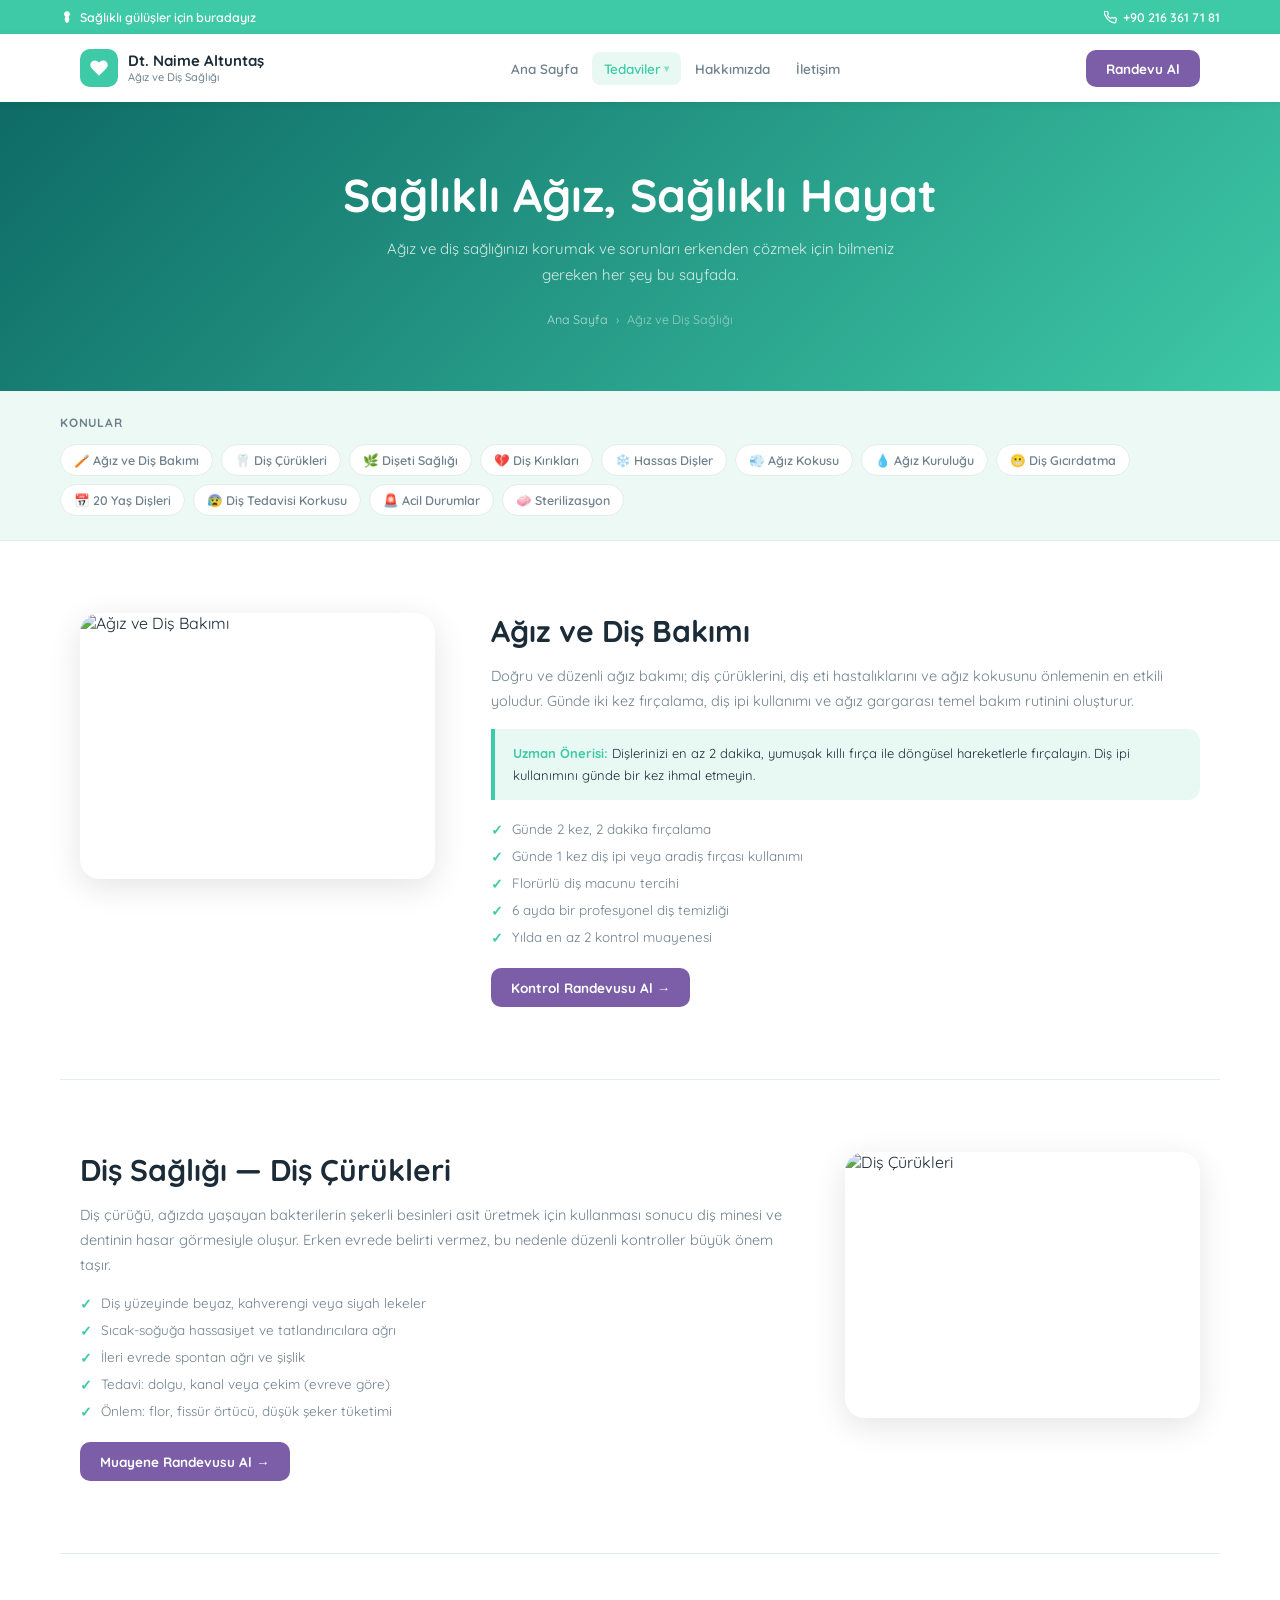
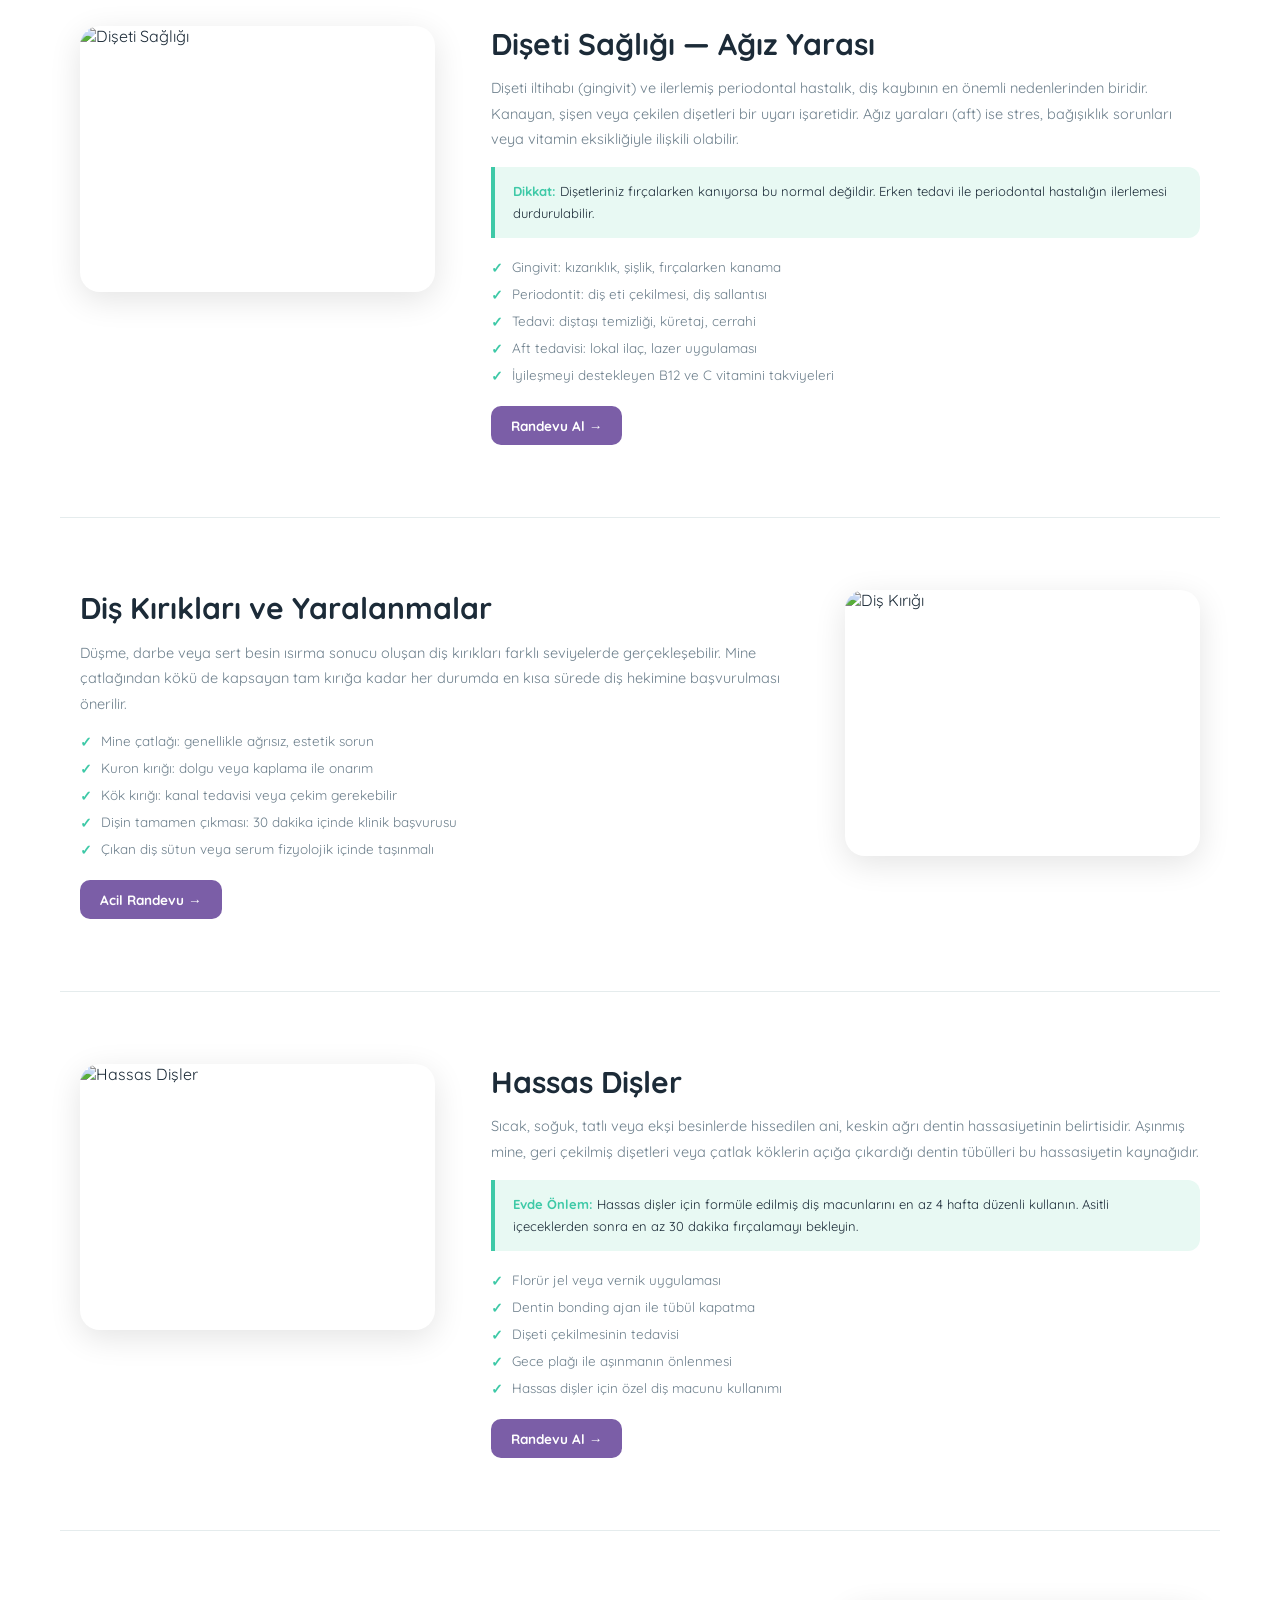
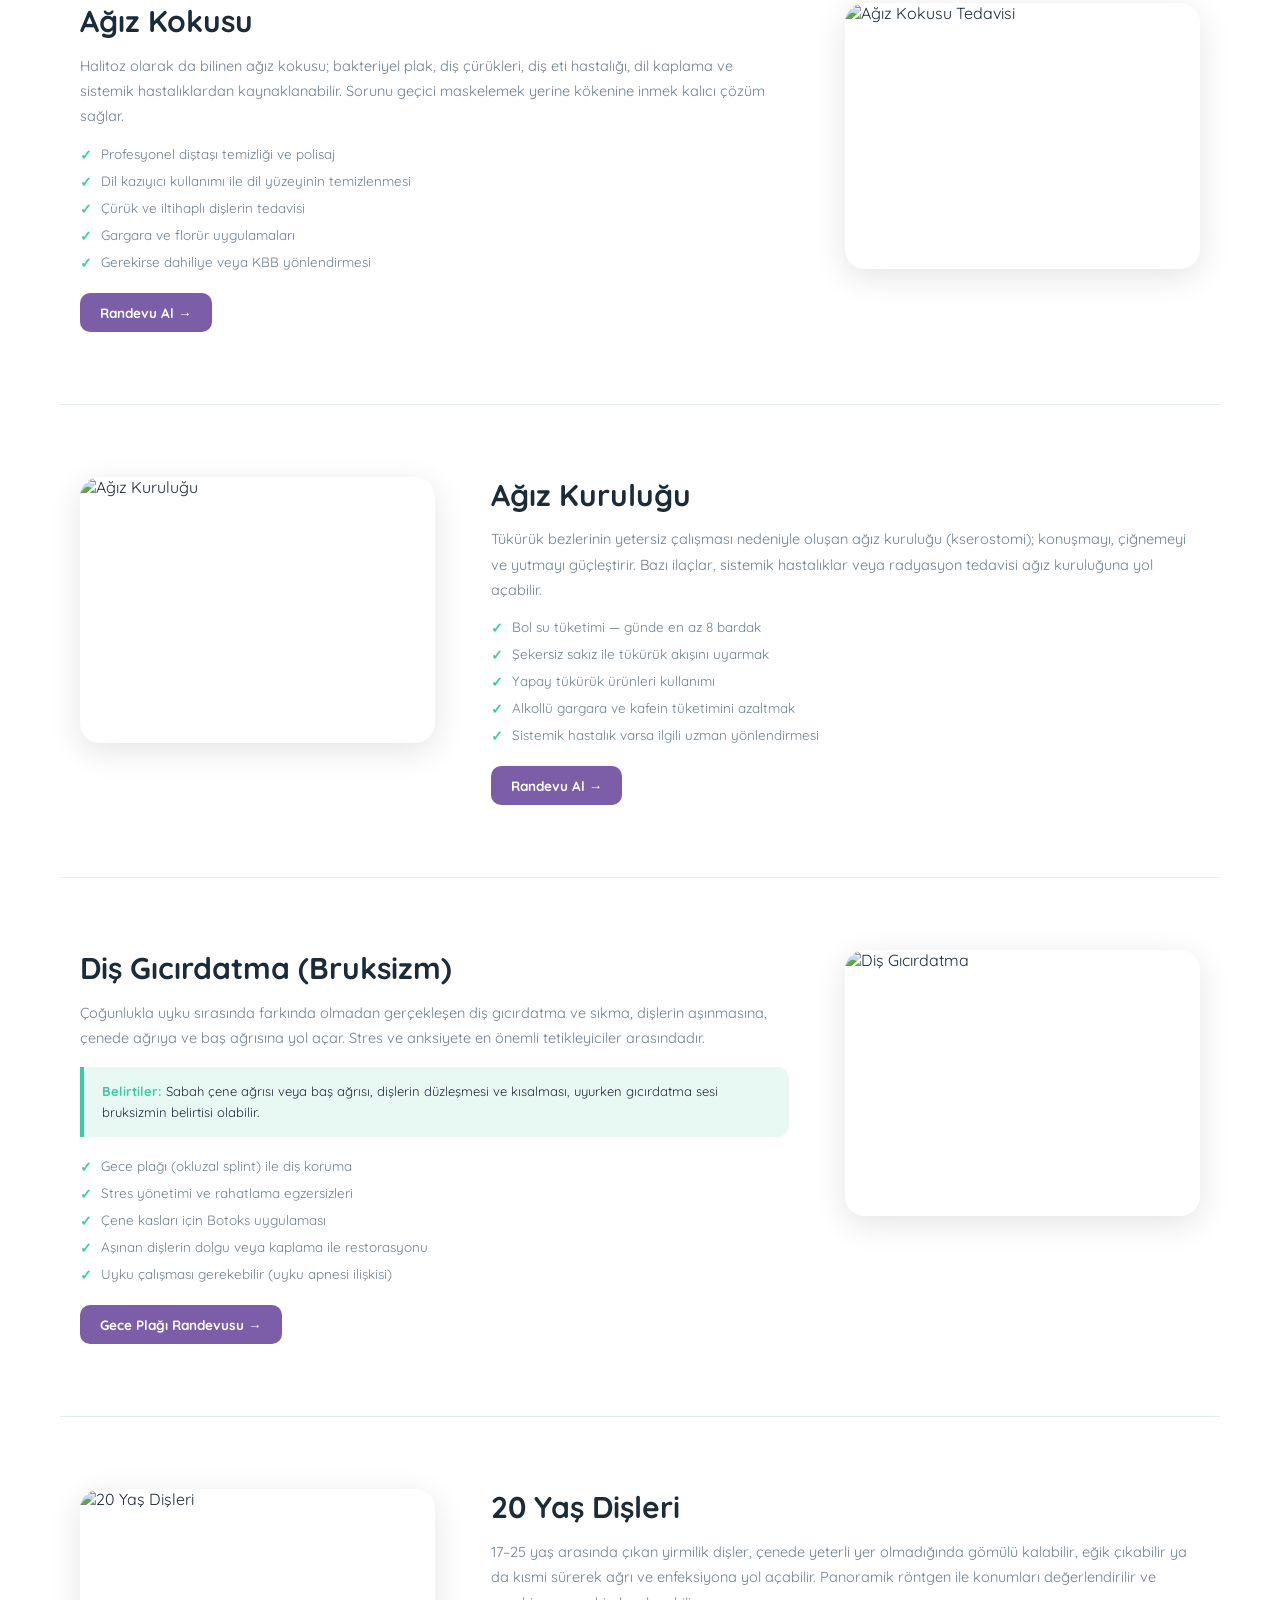
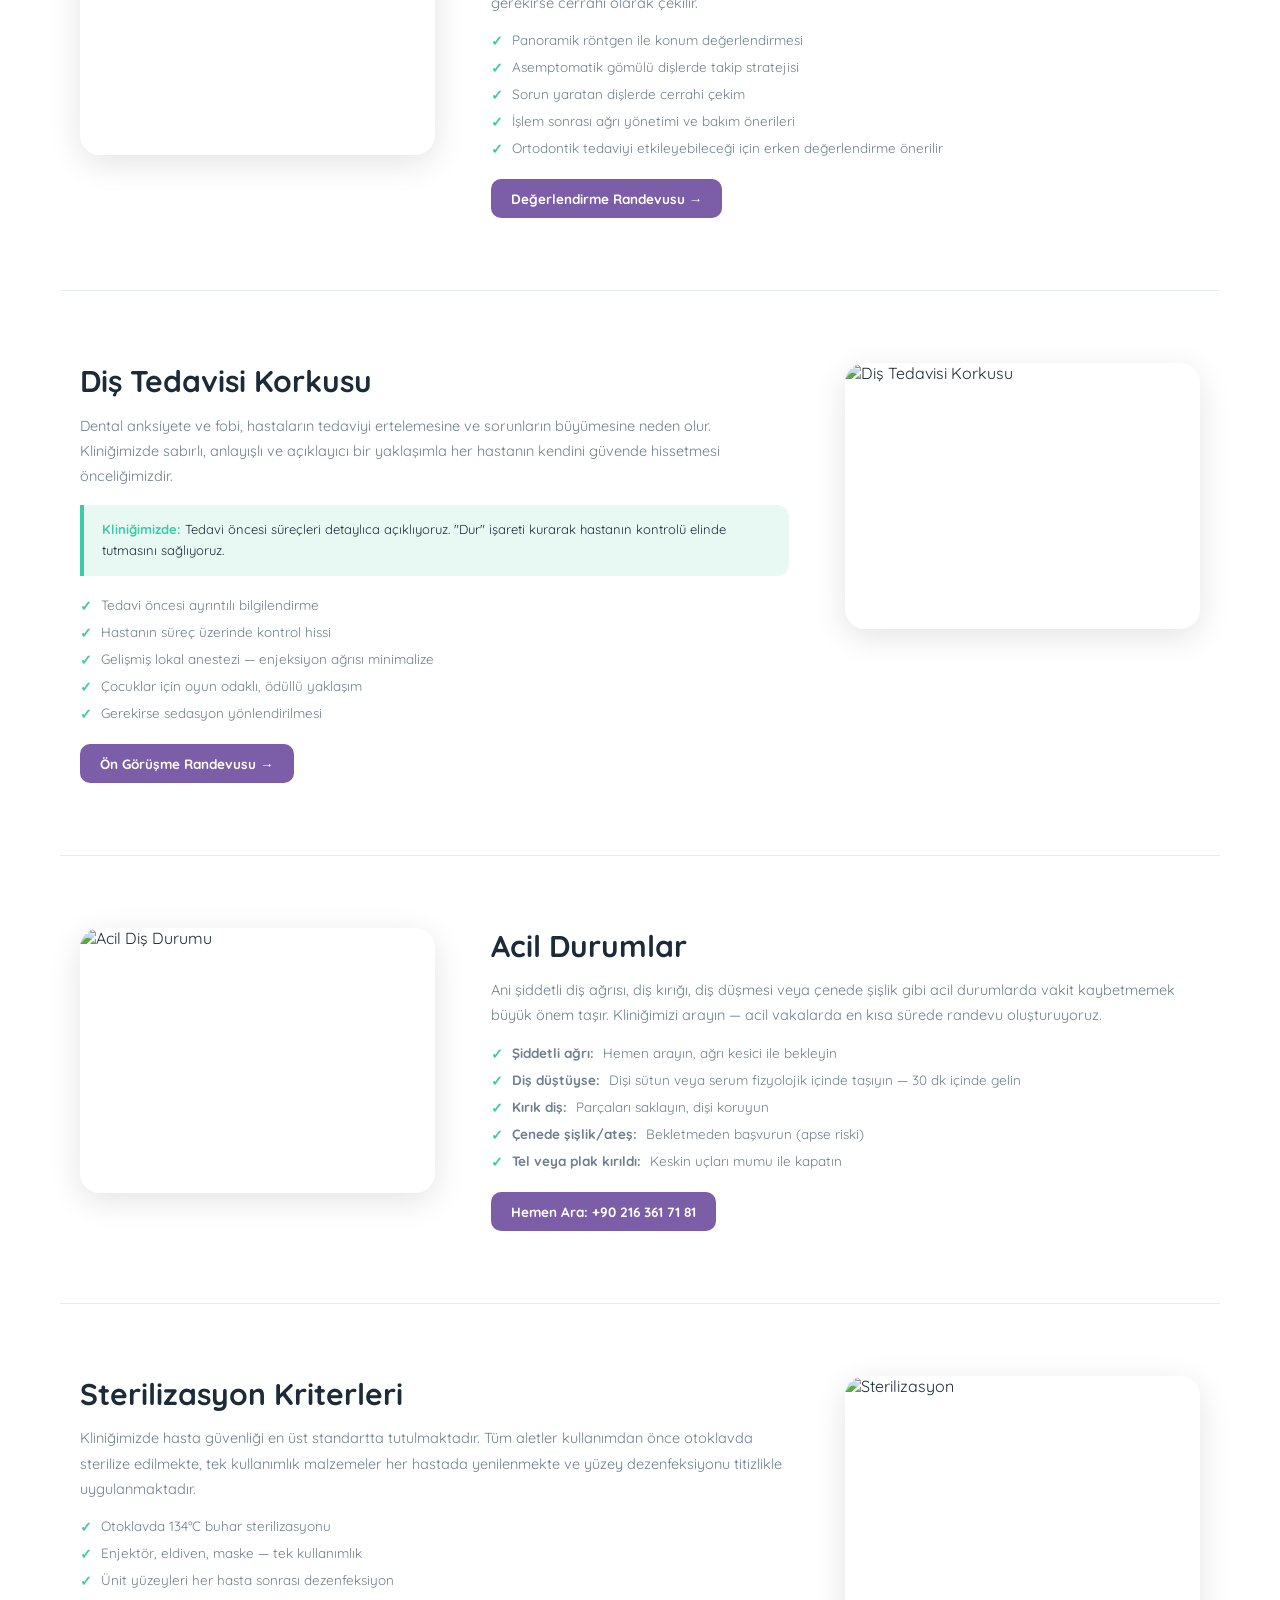
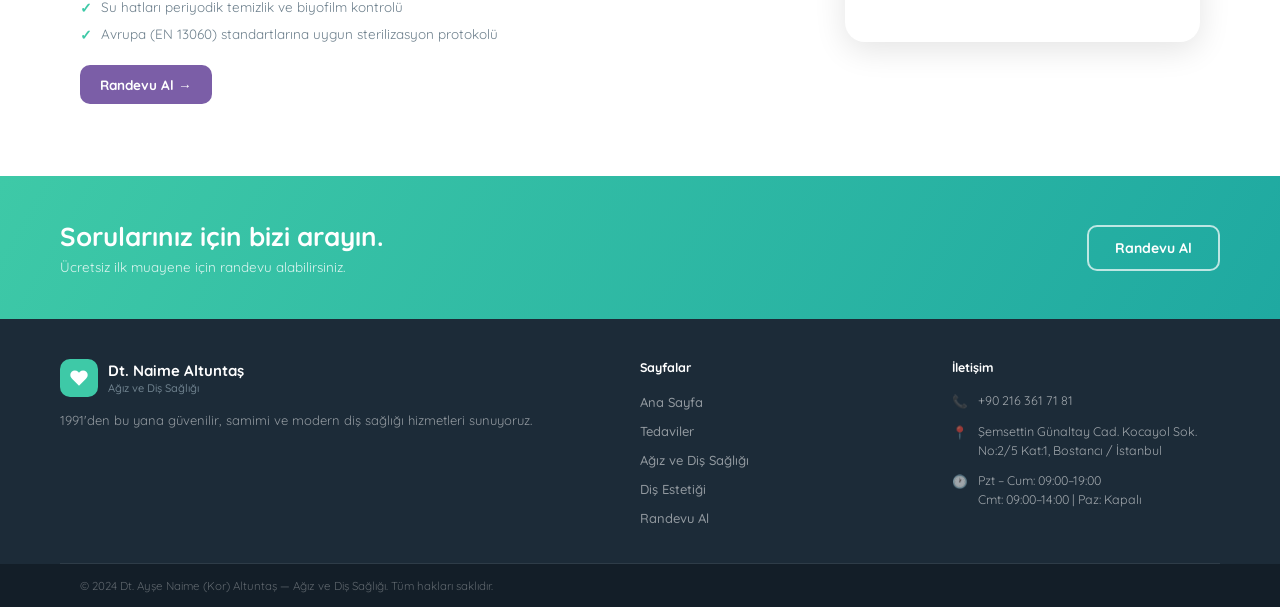
==== agiz-dis-sagligi.html @ e0b27e8d "Renk şeması güncellendi, footer metni ve hero görseli değiştirildi - Teal → mint yeşili (#3EC9A7) ol" ====
<!DOCTYPE html>
<html lang="tr">
<head>
<meta charset="UTF-8">
<meta name="viewport" content="width=device-width, initial-scale=1.0">
<title>Ağız ve Diş Sağlığı Rehberi — Dt. Naime Altuntaş</title>
<link rel="preconnect" href="https://fonts.googleapis.com">
<link rel="preconnect" href="https://fonts.gstatic.com" crossorigin>
<link href="https://fonts.googleapis.com/css2?family=Quicksand:wght@300;400;500;600;700&display=swap" rel="stylesheet">
<style>
:root {
  --teal:    #3EC9A7;
  --lilac:   #7B5EA7;
  --lilac-h: #6848A3;
  --teal-h:  #35BA99;
  --teal-bg: #E8F9F3;
  --teal-s:  #EDF9F5;
  --dark:    #1C2B38;
  --dark2:   #131E28;
  --txt:     #1C2B38;
  --txt2:    #6E808D;
  --bdr:     #E5ECED;
  --sh:      0 2px 16px rgba(0,0,0,.07);
  --sh2:     0 8px 32px rgba(0,0,0,.11);
  --r:       12px;
  --r2:      16px;
}
*,*::before,*::after{box-sizing:border-box;margin:0;padding:0}
html{scroll-behavior:smooth}
body{font-family:'Quicksand',sans-serif;color:var(--txt);background:#fff;overflow-x:hidden}
.topbar{background:var(--teal);padding:9px 20px}
.topbar-in{max-width:1160px;margin:0 auto;display:flex;align-items:center;justify-content:space-between;gap:12px}
.topbar-left{font-size:12.5px;font-weight:600;color:#fff;display:flex;align-items:center;gap:6px}
.topbar-phone{color:#fff;text-decoration:none;display:flex;align-items:center;gap:6px;font-size:12.5px;font-weight:600;white-space:nowrap}
.nav-shell{background:#fff;box-shadow:0 1px 8px rgba(0,0,0,.07);position:sticky;top:0;z-index:900}
nav{max-width:1160px;margin:0 auto;padding:0 20px;height:68px;display:flex;align-items:center;justify-content:space-between}
.logo{display:flex;align-items:center;gap:10px;text-decoration:none}
.logo-ico{width:38px;height:38px;background:var(--teal);border-radius:10px;display:flex;align-items:center;justify-content:center;flex-shrink:0}
.logo-name{font-size:15px;font-weight:700;color:var(--txt);line-height:1.25}
.logo-sub{font-size:11px;font-weight:500;color:var(--txt2)}
.nav-ul{display:flex;gap:2px;list-style:none;align-items:center}
.nav-ul>li>a{color:var(--txt2);text-decoration:none;font-size:13.5px;font-weight:600;padding:8px 12px;border-radius:8px;transition:color .18s,background .18s;display:flex;align-items:center;gap:3px}
.nav-ul>li>a:hover,.nav-ul>li>a.active{color:var(--teal);background:var(--teal-bg)}
.nav-dd{position:relative}
.nav-dd>a::after{content:'▾';font-size:10px;opacity:.55}
.nav-dd-menu{position:absolute;top:calc(100% + 8px);left:0;background:#fff;border:1px solid var(--bdr);border-radius:var(--r);padding:7px;min-width:210px;box-shadow:var(--sh2);opacity:0;visibility:hidden;transform:translateY(6px);transition:all .2s;z-index:100}
.nav-dd:hover .nav-dd-menu{opacity:1;visibility:visible;transform:translateY(0)}
.nav-dd-menu a{display:block;color:var(--txt2);text-decoration:none;font-size:13px;font-weight:600;padding:9px 12px;border-radius:8px;transition:color .15s,background .15s}
.nav-dd-menu a:hover{color:var(--teal);background:var(--teal-bg)}
.nav-btn{background:var(--lilac);color:#fff;font-family:'Quicksand',sans-serif;font-size:13.5px;font-weight:700;padding:10px 20px;border-radius:10px;border:none;cursor:pointer;text-decoration:none;white-space:nowrap;transition:background .2s,transform .15s}
.nav-btn:hover{background:var(--lilac-h);transform:translateY(-1px)}
.burger{display:none;flex-direction:column;gap:5px;background:none;border:none;cursor:pointer;padding:8px}
.burger span{display:block;width:22px;height:2px;background:var(--txt);border-radius:2px;transition:all .3s}
.burger.open span:nth-child(1){transform:translateY(7px) rotate(45deg)}
.burger.open span:nth-child(2){opacity:0}
.burger.open span:nth-child(3){transform:translateY(-7px) rotate(-45deg)}
.mob-nav{display:none;flex-direction:column;background:#fff;border-top:1px solid var(--bdr);padding:4px 20px 20px}
.mob-nav.open{display:flex}
.mob-nav>a{color:var(--txt2);text-decoration:none;font-size:15px;font-weight:600;padding:13px 0;border-bottom:1px solid var(--bdr)}
.mob-nav>a:last-child{color:var(--teal);border:none}
.mob-sub{display:flex;flex-direction:column;padding:4px 0 4px 16px;border-bottom:1px solid var(--bdr)}
.mob-sub a{color:var(--txt2);text-decoration:none;font-size:13.5px;font-weight:600;padding:9px 0;border:none}
.page-hero{background:linear-gradient(135deg,#0E6B66 0%,var(--teal) 100%);padding:64px 20px;text-align:center;color:#fff}
.page-hero .badge{background:rgba(255,255,255,.18);color:#fff;border:1px solid rgba(255,255,255,.25);display:inline-flex;align-items:center;gap:7px;font-size:12px;font-weight:700;padding:6px 14px;border-radius:100px;margin-bottom:14px}
.page-hero h1{font-size:clamp(28px,4vw,46px);font-weight:700;margin-bottom:12px}
.page-hero p{font-size:15px;color:rgba(255,255,255,.8);max-width:540px;margin:0 auto 24px;line-height:1.7}
.breadcrumb{display:flex;align-items:center;justify-content:center;gap:8px;font-size:12.5px;color:rgba(255,255,255,.5)}
.breadcrumb a{color:rgba(255,255,255,.65);text-decoration:none}
.breadcrumb a:hover{color:#fff}
.toc-wrap{background:var(--teal-s);padding:24px 20px;border-bottom:1px solid var(--bdr)}
.toc-in{max-width:1160px;margin:0 auto}
.toc-in h3{font-size:12px;font-weight:700;color:var(--txt2);text-transform:uppercase;letter-spacing:.8px;margin-bottom:14px}
.toc-grid{display:flex;flex-wrap:wrap;gap:8px}
.toc-link{display:inline-flex;align-items:center;gap:6px;font-size:12.5px;font-weight:600;color:var(--txt2);text-decoration:none;background:#fff;border:1px solid var(--bdr);padding:7px 13px;border-radius:100px;transition:color .18s,border-color .18s,background .18s}
.toc-link:hover{color:var(--teal);border-color:var(--teal);background:var(--teal-bg)}
.content{max-width:1160px;margin:0 auto}
.treat-section{display:grid;grid-template-columns:1fr 2fr;gap:56px;align-items:start;padding:72px 20px;border-bottom:1px solid var(--bdr)}
.treat-section:last-child{border-bottom:none}
.treat-section:nth-child(even){grid-template-columns:2fr 1fr}
.treat-section:nth-child(even) .ts-img{order:2}
.treat-section:nth-child(even) .ts-body{order:1}
.ts-img img{width:100%;border-radius:20px;display:block;box-shadow:var(--sh2);aspect-ratio:4/3;object-fit:cover}
.ts-ico{width:52px;height:52px;border-radius:14px;background:var(--teal-bg);display:flex;align-items:center;justify-content:center;font-size:24px;margin-bottom:16px}
.badge{display:inline-flex;align-items:center;gap:7px;background:var(--teal-bg);color:var(--teal);font-size:12px;font-weight:700;padding:6px 14px;border-radius:100px;margin-bottom:14px}
.ts-body h2{font-size:clamp(22px,2.4vw,30px);font-weight:700;margin-bottom:12px;line-height:1.25}
.ts-body p{font-size:14.5px;color:var(--txt2);line-height:1.75;margin-bottom:16px}
.ts-list{list-style:none;display:flex;flex-direction:column;gap:9px;margin-bottom:22px}
.ts-list li{display:flex;align-items:flex-start;gap:9px;font-size:13.5px;color:var(--txt2)}
.ts-list li::before{content:'✓';color:var(--teal);font-weight:700;flex-shrink:0;margin-top:1px}
.ts-cta{display:inline-flex;align-items:center;gap:7px;background:var(--lilac);color:#fff;font-family:'Quicksand',sans-serif;font-size:13.5px;font-weight:700;padding:11px 20px;border-radius:10px;text-decoration:none;transition:background .2s,transform .15s}
.ts-cta:hover{background:var(--lilac-h);transform:translateY(-1px)}
.tip-box{background:var(--teal-bg);border-left:4px solid var(--teal);border-radius:0 var(--r) var(--r) 0;padding:14px 18px;margin-bottom:20px}
.tip-box p{font-size:13px;color:var(--txt);line-height:1.65;margin:0}
.tip-box strong{color:var(--teal)}
.cta-band{background:linear-gradient(120deg,var(--teal) 0%,#1FA9A1 100%);padding:44px 20px}
.cta-in{max-width:1160px;margin:0 auto;display:flex;align-items:center;justify-content:space-between;gap:20px;flex-wrap:wrap}
.cta-in h3{font-size:clamp(18px,2.4vw,26px);font-weight:700;color:#fff}
.cta-in p{font-size:13.5px;color:rgba(255,255,255,.82);margin-top:5px}
.btn-wht{background:transparent;color:#fff;font-family:'Quicksand',sans-serif;font-size:14px;font-weight:700;padding:12px 26px;border-radius:10px;border:2px solid rgba(255,255,255,.7);text-decoration:none;white-space:nowrap;transition:background .2s,border-color .2s}
.btn-wht:hover{background:rgba(255,255,255,.14);border-color:#fff}
footer{background:var(--dark);padding:40px 20px 0}
.foot-in{max-width:1160px;margin:0 auto;display:grid;grid-template-columns:2fr 1fr 1fr;gap:44px;padding-bottom:36px;border-bottom:1px solid rgba(255,255,255,.08)}
.foot-desc{font-size:13px;color:rgba(255,255,255,.52);line-height:1.72;margin:12px 0}
.fcol h4{font-size:12.5px;font-weight:700;color:#fff;margin-bottom:16px}
.fcol ul{list-style:none;display:flex;flex-direction:column;gap:9px}
.fcol ul li a{color:rgba(255,255,255,.52);text-decoration:none;font-size:13px;font-weight:500;transition:color .18s}
.fcol ul li a:hover{color:#fff}
.fci{display:flex;align-items:flex-start;gap:10px;margin-bottom:10px}
.fci-ico{color:var(--teal);font-size:14px;flex-shrink:0;margin-top:1px}
.fci span{font-size:12.5px;color:rgba(255,255,255,.58);line-height:1.55}
.foot-bar{background:var(--dark2)}
.foot-bot{max-width:1160px;margin:0 auto;padding:14px 20px;display:flex;align-items:center;justify-content:space-between;flex-wrap:wrap;gap:8px}
.foot-bot span{font-size:11.5px;color:rgba(255,255,255,.32)}
.foot-bot .heart{color:var(--teal)}
.fu{opacity:0;transform:translateY(22px);transition:opacity .52s ease,transform .52s ease}
.fu.in{opacity:1;transform:none}
@media(max-width:768px){
  .nav-ul,.nav-btn{display:none}
  .burger{display:flex}
  .treat-section,.treat-section:nth-child(even){grid-template-columns:1fr;gap:32px}
  .treat-section:nth-child(even) .ts-img,.treat-section:nth-child(even) .ts-body{order:unset}
  .foot-in{grid-template-columns:1fr;gap:28px}
  .cta-in{flex-direction:column;text-align:center}
}
@media(max-width:520px){
  .topbar-left{display:none}
  .treat-section{padding:48px 16px}
  .toc-wrap{padding:20px 16px}
}
</style>
</head>
<body>

<div class="topbar">
  <div class="topbar-in">
    <span class="topbar-left">
      <svg width="14" height="14" viewBox="0 0 24 24" fill="white"><path d="M12 2C9.24 2 7 4.24 7 7c0 1.72.85 3.23 2.15 4.16C8.43 12.49 8 14.19 8 16c0 3.31 1.79 6 4 6s4-2.69 4-6c0-1.81-.43-3.51-1.15-4.84C16.15 10.23 17 8.72 17 7c0-2.76-2.24-5-5-5z"/></svg>
      Sağlıklı gülüşler için buradayız
    </span>
    <a href="tel:+902163617181" class="topbar-phone">
      <svg width="13" height="13" viewBox="0 0 24 24" fill="none" stroke="white" stroke-width="2.2"><path d="M22 16.92v3a2 2 0 01-2.18 2 19.79 19.79 0 01-8.63-3.07A19.5 19.5 0 013.07 9.81a19.79 19.79 0 01-3.07-8.67A2 2 0 012 .18h3a2 2 0 012 1.72c.127.96.361 1.903.7 2.81a2 2 0 01-.45 2.11L6.09 7.91a16 16 0 006 6l1.27-1.27a2 2 0 012.11-.45c.907.339 1.85.573 2.81.7A2 2 0 0122 16.92z"/></svg>
      +90 216 361 71 81
    </a>
  </div>
</div>

<div class="nav-shell">
  <nav>
    <a href="index.html" class="logo">
      <div class="logo-ico"><svg width="20" height="20" viewBox="0 0 24 24" fill="none"><path d="M20.84 4.61a5.5 5.5 0 00-7.78 0L12 5.67l-1.06-1.06a5.5 5.5 0 00-7.78 7.78l1.06 1.06L12 21.23l7.78-7.78 1.06-1.06a5.5 5.5 0 000-7.78z" fill="white"/></svg></div>
      <div><div class="logo-name">Dt. Naime Altuntaş</div><div class="logo-sub">Ağız ve Diş Sağlığı</div></div>
    </a>
    <ul class="nav-ul">
      <li><a href="index.html#anasayfa">Ana Sayfa</a></li>
      <li class="nav-dd">
        <a href="tedaviler.html" class="active">Tedaviler</a>
        <div class="nav-dd-menu">
          <a href="tedaviler.html">🦷 Tüm Tedaviler</a>
          <a href="agiz-dis-sagligi.html">💧 Ağız ve Diş Sağlığı</a>
          <a href="dis-estetigi.html">✨ Diş Estetiği</a>
        </div>
      </li>
      <li><a href="index.html#hakkimizda">Hakkımızda</a></li>
      <li><a href="index.html#iletisim">İletişim</a></li>
    </ul>
    <a href="index.html#iletisim" class="nav-btn">Randevu Al</a>
    <button class="burger" id="burger" aria-label="Menü"><span></span><span></span><span></span></button>
  </nav>
  <div class="mob-nav" id="mobNav">
    <a href="index.html#anasayfa">Ana Sayfa</a>
    <a href="tedaviler.html">Tedaviler</a>
    <div class="mob-sub">
      <a href="tedaviler.html">🦷 Tüm Tedaviler</a>
      <a href="agiz-dis-sagligi.html">💧 Ağız ve Diş Sağlığı</a>
      <a href="dis-estetigi.html">✨ Diş Estetiği</a>
    </div>
    <a href="index.html#hakkimizda">Hakkımızda</a>
    <a href="index.html#iletisim">İletişim</a>
    <a href="index.html#iletisim">Randevu Al</a>
  </div>
</div>

<div class="page-hero">
  <h1>Sağlıklı Ağız, Sağlıklı Hayat</h1>
  <p>Ağız ve diş sağlığınızı korumak ve sorunları erkenden çözmek için bilmeniz gereken her şey bu sayfada.</p>
  <div class="breadcrumb">
    <a href="index.html">Ana Sayfa</a>
    <span>›</span>
    <span>Ağız ve Diş Sağlığı</span>
  </div>
</div>

<div class="toc-wrap">
  <div class="toc-in">
    <h3>Konular</h3>
    <div class="toc-grid">
      <a href="#agiz-dis-bakimi" class="toc-link">🪥 Ağız ve Diş Bakımı</a>
      <a href="#dis-curukler" class="toc-link">🦷 Diş Çürükleri</a>
      <a href="#diseti-sagligi" class="toc-link">🌿 Dişeti Sağlığı</a>
      <a href="#dis-kiriklari" class="toc-link">💔 Diş Kırıkları</a>
      <a href="#hassas-disler" class="toc-link">❄️ Hassas Dişler</a>
      <a href="#agiz-kokusu" class="toc-link">💨 Ağız Kokusu</a>
      <a href="#agiz-kurulugu" class="toc-link">💧 Ağız Kuruluğu</a>
      <a href="#dis-gicirdatma" class="toc-link">😬 Diş Gıcırdatma</a>
      <a href="#yirmiyas-disleri" class="toc-link">📅 20 Yaş Dişleri</a>
      <a href="#tedavi-korkusu" class="toc-link">😰 Diş Tedavisi Korkusu</a>
      <a href="#acil-durumlar" class="toc-link">🚨 Acil Durumlar</a>
      <a href="#sterilizasyon" class="toc-link">🧼 Sterilizasyon</a>
    </div>
  </div>
</div>

<div class="content">

  <!-- AĞIZ VE DİŞ BAKIMI -->
  <div class="treat-section fu" id="agiz-dis-bakimi">
    <div class="ts-img">
      <img src="https://images.unsplash.com/photo-1588776814546-1ffbb172d236?w=600&q=82" alt="Ağız ve Diş Bakımı">
    </div>
    <div class="ts-body">
      <h2>Ağız ve Diş Bakımı</h2>
      <p>Doğru ve düzenli ağız bakımı; diş çürüklerini, diş eti hastalıklarını ve ağız kokusunu önlemenin en etkili yoludur. Günde iki kez fırçalama, diş ipi kullanımı ve ağız gargarası temel bakım rutinini oluşturur.</p>
      <div class="tip-box"><p><strong>Uzman Önerisi:</strong> Dişlerinizi en az 2 dakika, yumuşak kıllı fırça ile döngüsel hareketlerle fırçalayın. Diş ipi kullanımını günde bir kez ihmal etmeyin.</p></div>
      <ul class="ts-list">
        <li>Günde 2 kez, 2 dakika fırçalama</li>
        <li>Günde 1 kez diş ipi veya aradiş fırçası kullanımı</li>
        <li>Florürlü diş macunu tercihi</li>
        <li>6 ayda bir profesyonel diş temizliği</li>
        <li>Yılda en az 2 kontrol muayenesi</li>
      </ul>
      <a href="index.html#iletisim" class="ts-cta">Kontrol Randevusu Al →</a>
    </div>
  </div>

  <!-- DİŞ ÇÜRÜKLERI -->
  <div class="treat-section fu" id="dis-curukler">
    <div class="ts-body">
      <h2>Diş Sağlığı — Diş Çürükleri</h2>
      <p>Diş çürüğü, ağızda yaşayan bakterilerin şekerli besinleri asit üretmek için kullanması sonucu diş minesi ve dentinin hasar görmesiyle oluşur. Erken evrede belirti vermez, bu nedenle düzenli kontroller büyük önem taşır.</p>
      <ul class="ts-list">
        <li>Diş yüzeyinde beyaz, kahverengi veya siyah lekeler</li>
        <li>Sıcak-soğuğa hassasiyet ve tatlandırıcılara ağrı</li>
        <li>İleri evrede spontan ağrı ve şişlik</li>
        <li>Tedavi: dolgu, kanal veya çekim (evreve göre)</li>
        <li>Önlem: flor, fissür örtücü, düşük şeker tüketimi</li>
      </ul>
      <a href="index.html#iletisim" class="ts-cta">Muayene Randevusu Al →</a>
    </div>
    <div class="ts-img">
      <img src="https://images.unsplash.com/photo-1609840114035-3c981b782dfe?w=600&q=82" alt="Diş Çürükleri">
    </div>
  </div>

  <!-- DİŞETİ SAĞLIĞI -->
  <div class="treat-section fu" id="diseti-sagligi">
    <div class="ts-img">
      <img src="https://images.unsplash.com/photo-1585421514284-efce12b4ba74?w=600&q=82" alt="Dişeti Sağlığı">
    </div>
    <div class="ts-body">
      <h2>Dişeti Sağlığı — Ağız Yarası</h2>
      <p>Dişeti iltihabı (gingivit) ve ilerlemiş periodontal hastalık, diş kaybının en önemli nedenlerinden biridir. Kanayan, şişen veya çekilen dişetleri bir uyarı işaretidir. Ağız yaraları (aft) ise stres, bağışıklık sorunları veya vitamin eksikliğiyle ilişkili olabilir.</p>
      <div class="tip-box"><p><strong>Dikkat:</strong> Dişetleriniz fırçalarken kanıyorsa bu normal değildir. Erken tedavi ile periodontal hastalığın ilerlemesi durdurulabilir.</p></div>
      <ul class="ts-list">
        <li>Gingivit: kızarıklık, şişlik, fırçalarken kanama</li>
        <li>Periodontit: diş eti çekilmesi, diş sallantısı</li>
        <li>Tedavi: diştaşı temizliği, küretaj, cerrahi</li>
        <li>Aft tedavisi: lokal ilaç, lazer uygulaması</li>
        <li>İyileşmeyi destekleyen B12 ve C vitamini takviyeleri</li>
      </ul>
      <a href="index.html#iletisim" class="ts-cta">Randevu Al →</a>
    </div>
  </div>

  <!-- DİŞ KIRIKLARI -->
  <div class="treat-section fu" id="dis-kiriklari">
    <div class="ts-body">
      <h2>Diş Kırıkları ve Yaralanmalar</h2>
      <p>Düşme, darbe veya sert besin ısırma sonucu oluşan diş kırıkları farklı seviyelerde gerçekleşebilir. Mine çatlağından kökü de kapsayan tam kırığa kadar her durumda en kısa sürede diş hekimine başvurulması önerilir.</p>
      <ul class="ts-list">
        <li>Mine çatlağı: genellikle ağrısız, estetik sorun</li>
        <li>Kuron kırığı: dolgu veya kaplama ile onarım</li>
        <li>Kök kırığı: kanal tedavisi veya çekim gerekebilir</li>
        <li>Dişin tamamen çıkması: 30 dakika içinde klinik başvurusu</li>
        <li>Çıkan diş sütun veya serum fizyolojik içinde taşınmalı</li>
      </ul>
      <a href="index.html#iletisim" class="ts-cta">Acil Randevu →</a>
    </div>
    <div class="ts-img">
      <img src="https://images.unsplash.com/photo-1612349317150-e413f6a5b16d?w=600&q=82" alt="Diş Kırığı">
    </div>
  </div>

  <!-- HASSAS DİŞLER -->
  <div class="treat-section fu" id="hassas-disler">
    <div class="ts-img">
      <img src="https://images.unsplash.com/photo-1576091160550-2173dba999ef?w=600&q=82" alt="Hassas Dişler">
    </div>
    <div class="ts-body">
      <h2>Hassas Dişler</h2>
      <p>Sıcak, soğuk, tatlı veya ekşi besinlerde hissedilen ani, keskin ağrı dentin hassasiyetinin belirtisidir. Aşınmış mine, geri çekilmiş dişetleri veya çatlak köklerin açığa çıkardığı dentin tübülleri bu hassasiyetin kaynağıdır.</p>
      <div class="tip-box"><p><strong>Evde Önlem:</strong> Hassas dişler için formüle edilmiş diş macunlarını en az 4 hafta düzenli kullanın. Asitli içeceklerden sonra en az 30 dakika fırçalamayı bekleyin.</p></div>
      <ul class="ts-list">
        <li>Florür jel veya vernik uygulaması</li>
        <li>Dentin bonding ajan ile tübül kapatma</li>
        <li>Dişeti çekilmesinin tedavisi</li>
        <li>Gece plağı ile aşınmanın önlenmesi</li>
        <li>Hassas dişler için özel diş macunu kullanımı</li>
      </ul>
      <a href="index.html#iletisim" class="ts-cta">Randevu Al →</a>
    </div>
  </div>

  <!-- AĞIZ KOKUSU -->
  <div class="treat-section fu" id="agiz-kokusu">
    <div class="ts-body">
      <h2>Ağız Kokusu</h2>
      <p>Halitoz olarak da bilinen ağız kokusu; bakteriyel plak, diş çürükleri, diş eti hastalığı, dil kaplama ve sistemik hastalıklardan kaynaklanabilir. Sorunu geçici maskelemek yerine kökenine inmek kalıcı çözüm sağlar.</p>
      <ul class="ts-list">
        <li>Profesyonel diştaşı temizliği ve polisaj</li>
        <li>Dil kazıyıcı kullanımı ile dil yüzeyinin temizlenmesi</li>
        <li>Çürük ve iltihaplı dişlerin tedavisi</li>
        <li>Gargara ve florür uygulamaları</li>
        <li>Gerekirse dahiliye veya KBB yönlendirmesi</li>
      </ul>
      <a href="index.html#iletisim" class="ts-cta">Randevu Al →</a>
    </div>
    <div class="ts-img">
      <img src="https://images.unsplash.com/photo-1606811841689-23dfddce3e95?w=600&q=82" alt="Ağız Kokusu Tedavisi">
    </div>
  </div>

  <!-- AĞIZ KURULUGU -->
  <div class="treat-section fu" id="agiz-kurulugu">
    <div class="ts-img">
      <img src="https://images.unsplash.com/photo-1559757148-5c350d0d3c56?w=600&q=82" alt="Ağız Kuruluğu">
    </div>
    <div class="ts-body">
      <h2>Ağız Kuruluğu</h2>
      <p>Tükürük bezlerinin yetersiz çalışması nedeniyle oluşan ağız kuruluğu (kserostomi); konuşmayı, çiğnemeyi ve yutmayı güçleştirir. Bazı ilaçlar, sistemik hastalıklar veya radyasyon tedavisi ağız kuruluğuna yol açabilir.</p>
      <ul class="ts-list">
        <li>Bol su tüketimi — günde en az 8 bardak</li>
        <li>Şekersiz sakız ile tükürük akışını uyarmak</li>
        <li>Yapay tükürük ürünleri kullanımı</li>
        <li>Alkollü gargara ve kafein tüketimini azaltmak</li>
        <li>Sistemik hastalık varsa ilgili uzman yönlendirmesi</li>
      </ul>
      <a href="index.html#iletisim" class="ts-cta">Randevu Al →</a>
    </div>
  </div>

  <!-- DİŞ GICIRDATMA -->
  <div class="treat-section fu" id="dis-gicirdatma">
    <div class="ts-body">
      <h2>Diş Gıcırdatma (Bruksizm)</h2>
      <p>Çoğunlukla uyku sırasında farkında olmadan gerçekleşen diş gıcırdatma ve sıkma, dişlerin aşınmasına, çenede ağrıya ve baş ağrısına yol açar. Stres ve anksiyete en önemli tetikleyiciler arasındadır.</p>
      <div class="tip-box"><p><strong>Belirtiler:</strong> Sabah çene ağrısı veya baş ağrısı, dişlerin düzleşmesi ve kısalması, uyurken gıcırdatma sesi bruksizmin belirtisi olabilir.</p></div>
      <ul class="ts-list">
        <li>Gece plağı (okluzal splint) ile diş koruma</li>
        <li>Stres yönetimi ve rahatlama egzersizleri</li>
        <li>Çene kasları için Botoks uygulaması</li>
        <li>Aşınan dişlerin dolgu veya kaplama ile restorasyonu</li>
        <li>Uyku çalışması gerekebilir (uyku apnesi ilişkisi)</li>
      </ul>
      <a href="index.html#iletisim" class="ts-cta">Gece Plağı Randevusu →</a>
    </div>
    <div class="ts-img">
      <img src="https://images.unsplash.com/photo-1607619056574-7b8d3ee536b2?w=600&q=82" alt="Diş Gıcırdatma">
    </div>
  </div>

  <!-- 20 YAŞ DİŞLERİ -->
  <div class="treat-section fu" id="yirmiyas-disleri">
    <div class="ts-img">
      <img src="https://images.unsplash.com/photo-1571772996211-2f02c9727629?w=600&q=82" alt="20 Yaş Dişleri">
    </div>
    <div class="ts-body">
      <h2>20 Yaş Dişleri</h2>
      <p>17–25 yaş arasında çıkan yirmilik dişler, çenede yeterli yer olmadığında gömülü kalabilir, eğik çıkabilir ya da kısmi sürerek ağrı ve enfeksiyona yol açabilir. Panoramik röntgen ile konumları değerlendirilir ve gerekirse cerrahi olarak çekilir.</p>
      <ul class="ts-list">
        <li>Panoramik röntgen ile konum değerlendirmesi</li>
        <li>Asemptomatik gömülü dişlerde takip stratejisi</li>
        <li>Sorun yaratan dişlerde cerrahi çekim</li>
        <li>İşlem sonrası ağrı yönetimi ve bakım önerileri</li>
        <li>Ortodontik tedaviyi etkileyebileceği için erken değerlendirme önerilir</li>
      </ul>
      <a href="index.html#iletisim" class="ts-cta">Değerlendirme Randevusu →</a>
    </div>
  </div>

  <!-- DİŞ TEDAVİSİ KORKUSU -->
  <div class="treat-section fu" id="tedavi-korkusu">
    <div class="ts-body">
      <h2>Diş Tedavisi Korkusu</h2>
      <p>Dental anksiyete ve fobi, hastaların tedaviyi ertelemesine ve sorunların büyümesine neden olur. Kliniğimizde sabırlı, anlayışlı ve açıklayıcı bir yaklaşımla her hastanın kendini güvende hissetmesi önceliğimizdir.</p>
      <div class="tip-box"><p><strong>Kliniğimizde:</strong> Tedavi öncesi süreçleri detaylıca açıklıyoruz. "Dur" işareti kurarak hastanın kontrolü elinde tutmasını sağlıyoruz.</p></div>
      <ul class="ts-list">
        <li>Tedavi öncesi ayrıntılı bilgilendirme</li>
        <li>Hastanın süreç üzerinde kontrol hissi</li>
        <li>Gelişmiş lokal anestezi — enjeksiyon ağrısı minimalize</li>
        <li>Çocuklar için oyun odaklı, ödüllü yaklaşım</li>
        <li>Gerekirse sedasyon yönlendirilmesi</li>
      </ul>
      <a href="index.html#iletisim" class="ts-cta">Ön Görüşme Randevusu →</a>
    </div>
    <div class="ts-img">
      <img src="https://images.unsplash.com/photo-1516627145497-ae6968895b74?w=600&q=82" alt="Diş Tedavisi Korkusu">
    </div>
  </div>

  <!-- ACİL DURUMLAR -->
  <div class="treat-section fu" id="acil-durumlar">
    <div class="ts-img">
      <img src="https://images.unsplash.com/photo-1576091160399-112ba8d25d1d?w=600&q=82" alt="Acil Diş Durumu">
    </div>
    <div class="ts-body">
      <h2>Acil Durumlar</h2>
      <p>Ani şiddetli diş ağrısı, diş kırığı, diş düşmesi veya çenede şişlik gibi acil durumlarda vakit kaybetmemek büyük önem taşır. Kliniğimizi arayın — acil vakalarda en kısa sürede randevu oluşturuyoruz.</p>
      <ul class="ts-list">
        <li><strong>Şiddetli ağrı:</strong> Hemen arayın, ağrı kesici ile bekleyin</li>
        <li><strong>Diş düştüyse:</strong> Dişi sütun veya serum fizyolojik içinde taşıyın — 30 dk içinde gelin</li>
        <li><strong>Kırık diş:</strong> Parçaları saklayın, dişi koruyun</li>
        <li><strong>Çenede şişlik/ateş:</strong> Bekletmeden başvurun (apse riski)</li>
        <li><strong>Tel veya plak kırıldı:</strong> Keskin uçları mumu ile kapatın</li>
      </ul>
      <a href="tel:+902163617181" class="ts-cta">Hemen Ara: +90 216 361 71 81</a>
    </div>
  </div>

  <!-- STERİLİZASYON -->
  <div class="treat-section fu" id="sterilizasyon">
    <div class="ts-body">
      <h2>Sterilizasyon Kriterleri</h2>
      <p>Kliniğimizde hasta güvenliği en üst standartta tutulmaktadır. Tüm aletler kullanımdan önce otoklavda sterilize edilmekte, tek kullanımlık malzemeler her hastada yenilenmekte ve yüzey dezenfeksiyonu titizlikle uygulanmaktadır.</p>
      <ul class="ts-list">
        <li>Otoklavda 134°C buhar sterilizasyonu</li>
        <li>Enjektör, eldiven, maske — tek kullanımlık</li>
        <li>Ünit yüzeyleri her hasta sonrası dezenfeksiyon</li>
        <li>Su hatları periyodik temizlik ve biyofilm kontrolü</li>
        <li>Avrupa (EN 13060) standartlarına uygun sterilizasyon protokolü</li>
      </ul>
      <a href="index.html#iletisim" class="ts-cta">Randevu Al →</a>
    </div>
    <div class="ts-img">
      <img src="https://images.unsplash.com/photo-1559757175-0eb30cd8c063?w=600&q=82" alt="Sterilizasyon">
    </div>
  </div>

</div><!-- /content -->

<div class="cta-band">
  <div class="cta-in">
    <div>
      <h3>Sorularınız için bizi arayın.</h3>
      <p>Ücretsiz ilk muayene için randevu alabilirsiniz.</p>
    </div>
    <a href="index.html#iletisim" class="btn-wht">Randevu Al</a>
  </div>
</div>

<footer>
  <div class="foot-in">
    <div>
      <a href="index.html" class="logo">
        <div class="logo-ico"><svg width="20" height="20" viewBox="0 0 24 24" fill="none"><path d="M20.84 4.61a5.5 5.5 0 00-7.78 0L12 5.67l-1.06-1.06a5.5 5.5 0 00-7.78 7.78l1.06 1.06L12 21.23l7.78-7.78 1.06-1.06a5.5 5.5 0 000-7.78z" fill="white"/></svg></div>
        <div><div class="logo-name" style="color:#fff">Dt. Naime Altuntaş</div><div class="logo-sub">Ağız ve Diş Sağlığı</div></div>
      </a>
      <p class="foot-desc">1991'den bu yana güvenilir, samimi ve modern diş sağlığı hizmetleri sunuyoruz.</p>
    </div>
    <div class="fcol">
      <h4>Sayfalar</h4>
      <ul>
        <li><a href="index.html">Ana Sayfa</a></li>
        <li><a href="tedaviler.html">Tedaviler</a></li>
        <li><a href="agiz-dis-sagligi.html">Ağız ve Diş Sağlığı</a></li>
        <li><a href="dis-estetigi.html">Diş Estetiği</a></li>
        <li><a href="index.html#iletisim">Randevu Al</a></li>
      </ul>
    </div>
    <div class="fcol">
      <h4>İletişim</h4>
      <div class="fci"><span class="fci-ico">📞</span><span><a href="tel:+902163617181" style="color:inherit;text-decoration:none">+90 216 361 71 81</a></span></div>
      <div class="fci"><span class="fci-ico">📍</span><span>Şemsettin Günaltay Cad. Kocayol Sok. No:2/5 Kat:1, Bostancı / İstanbul</span></div>
      <div class="fci"><span class="fci-ico">🕐</span><span>Pzt – Cum: 09:00–19:00<br>Cmt: 09:00–14:00 | Paz: Kapalı</span></div>
    </div>
  </div>
</footer>
<div class="foot-bar">
  <div class="foot-bot">
    <span>© 2024 Dt. Ayşe Naime (Kor) Altuntaş — Ağız ve Diş Sağlığı. Tüm hakları saklıdır.</span></span>
  </div>
</div>

<script>
const burger = document.getElementById('burger');
const mobNav = document.getElementById('mobNav');
burger.addEventListener('click', () => {
  const open = mobNav.classList.toggle('open');
  burger.classList.toggle('open', open);
});
mobNav.querySelectorAll('a').forEach(a => a.addEventListener('click', () => {
  mobNav.classList.remove('open');
  burger.classList.remove('open');
}));
const io = new IntersectionObserver(entries => {
  entries.forEach(e => { if (e.isIntersecting) e.target.classList.add('in'); });
}, { threshold: 0.1 });
document.querySelectorAll('.fu').forEach(el => io.observe(el));
</script>
</body>
</html>
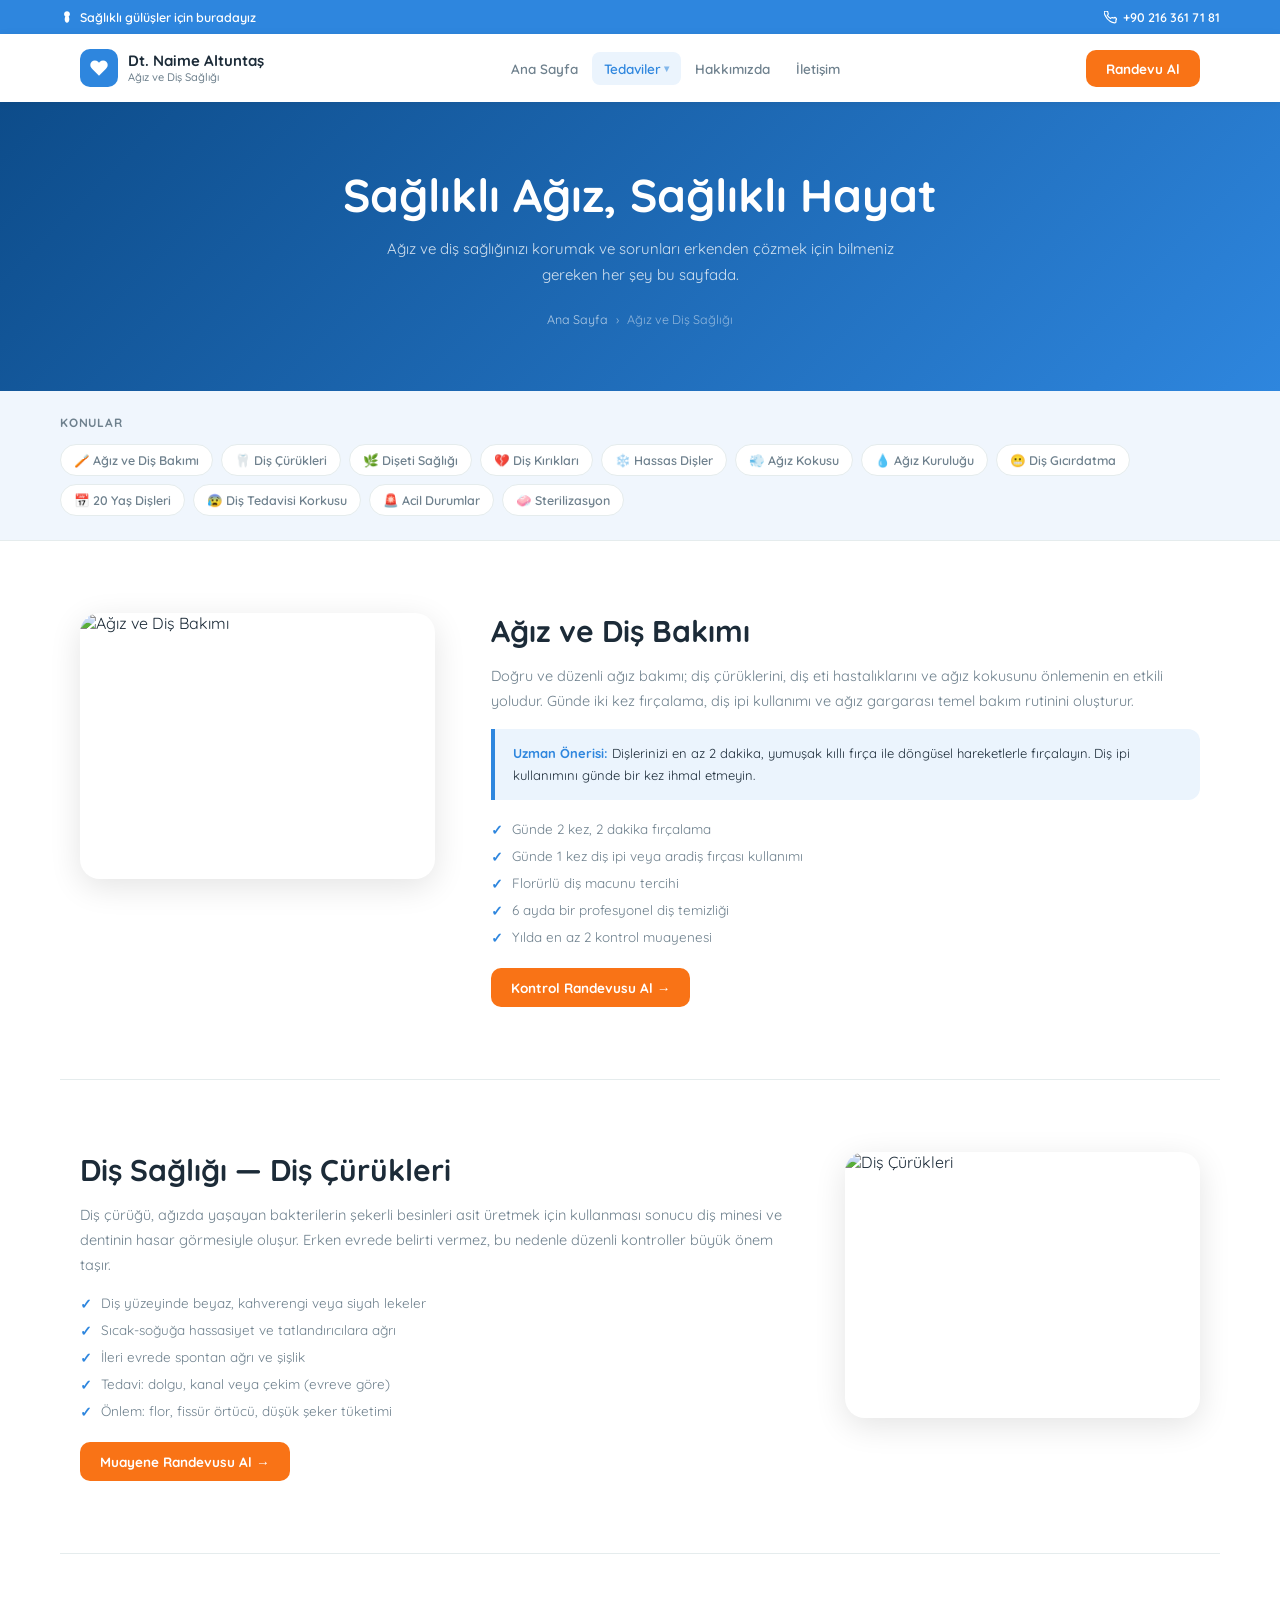
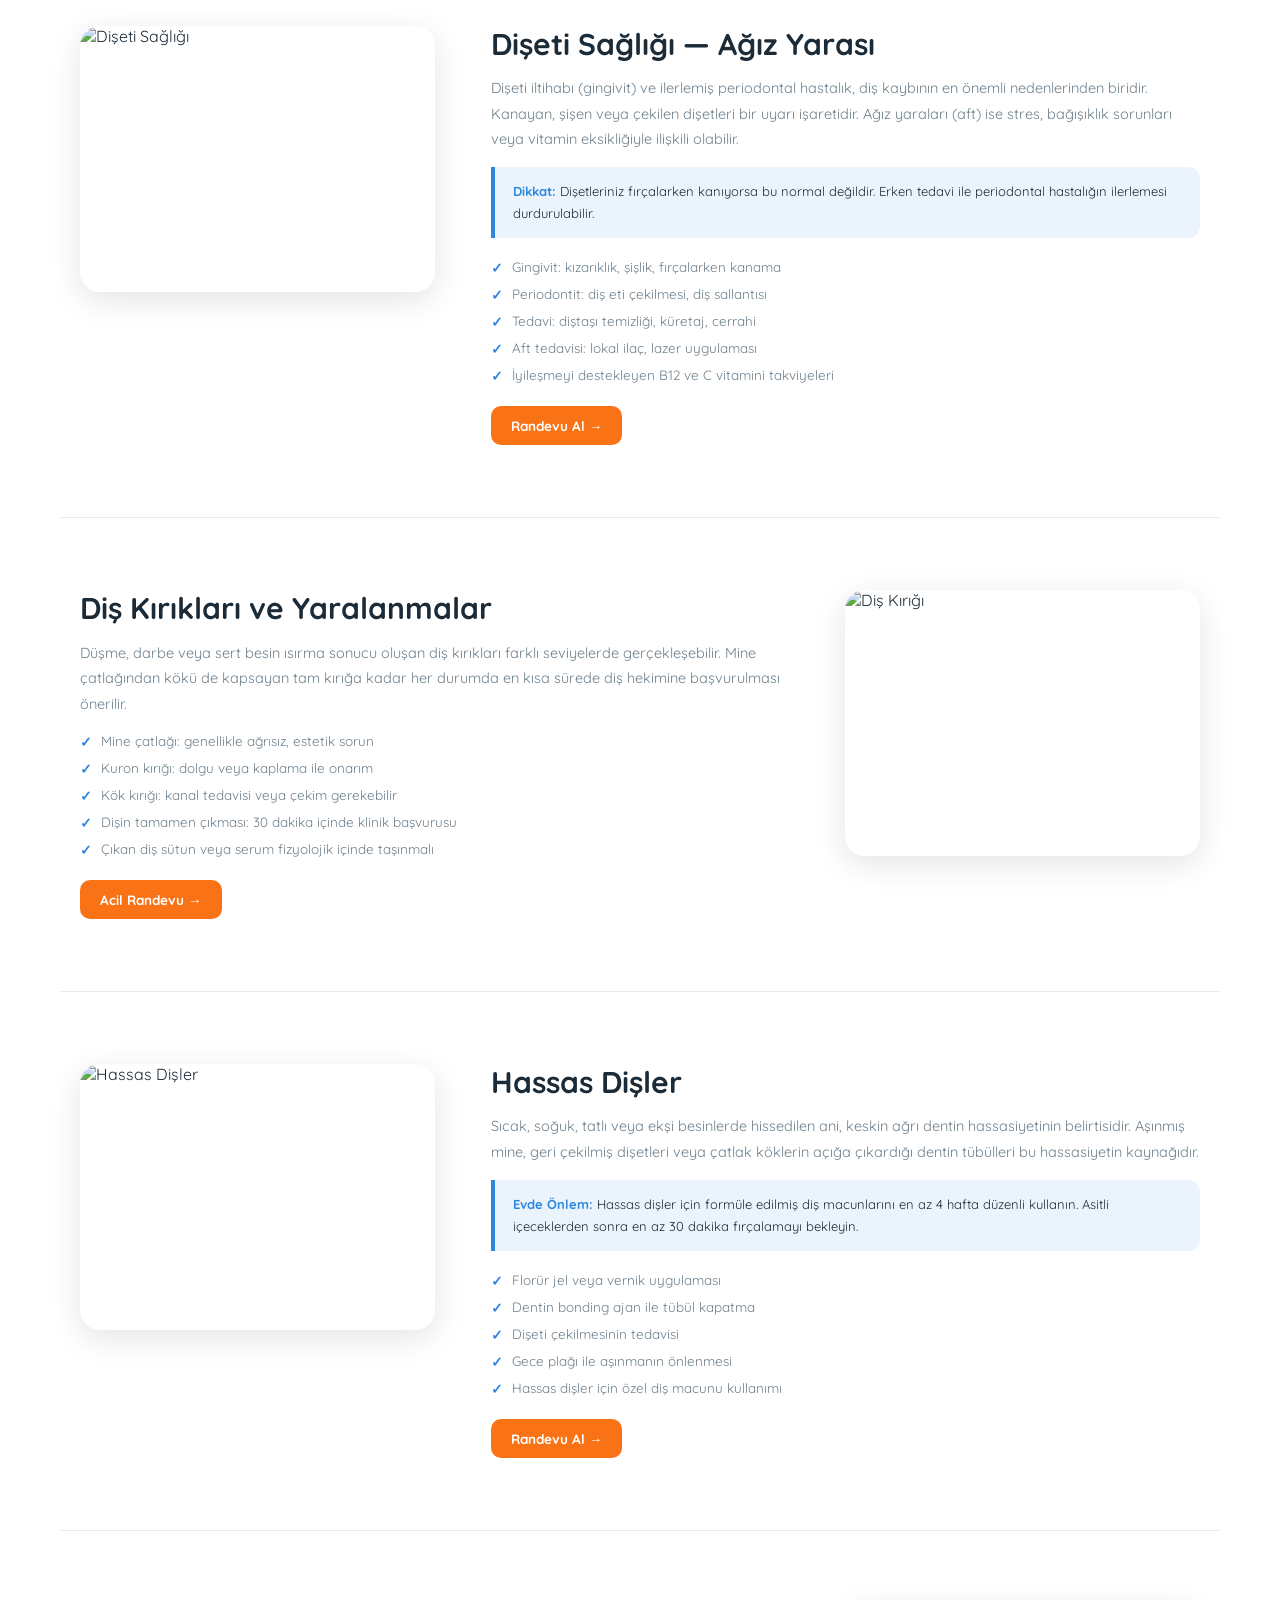
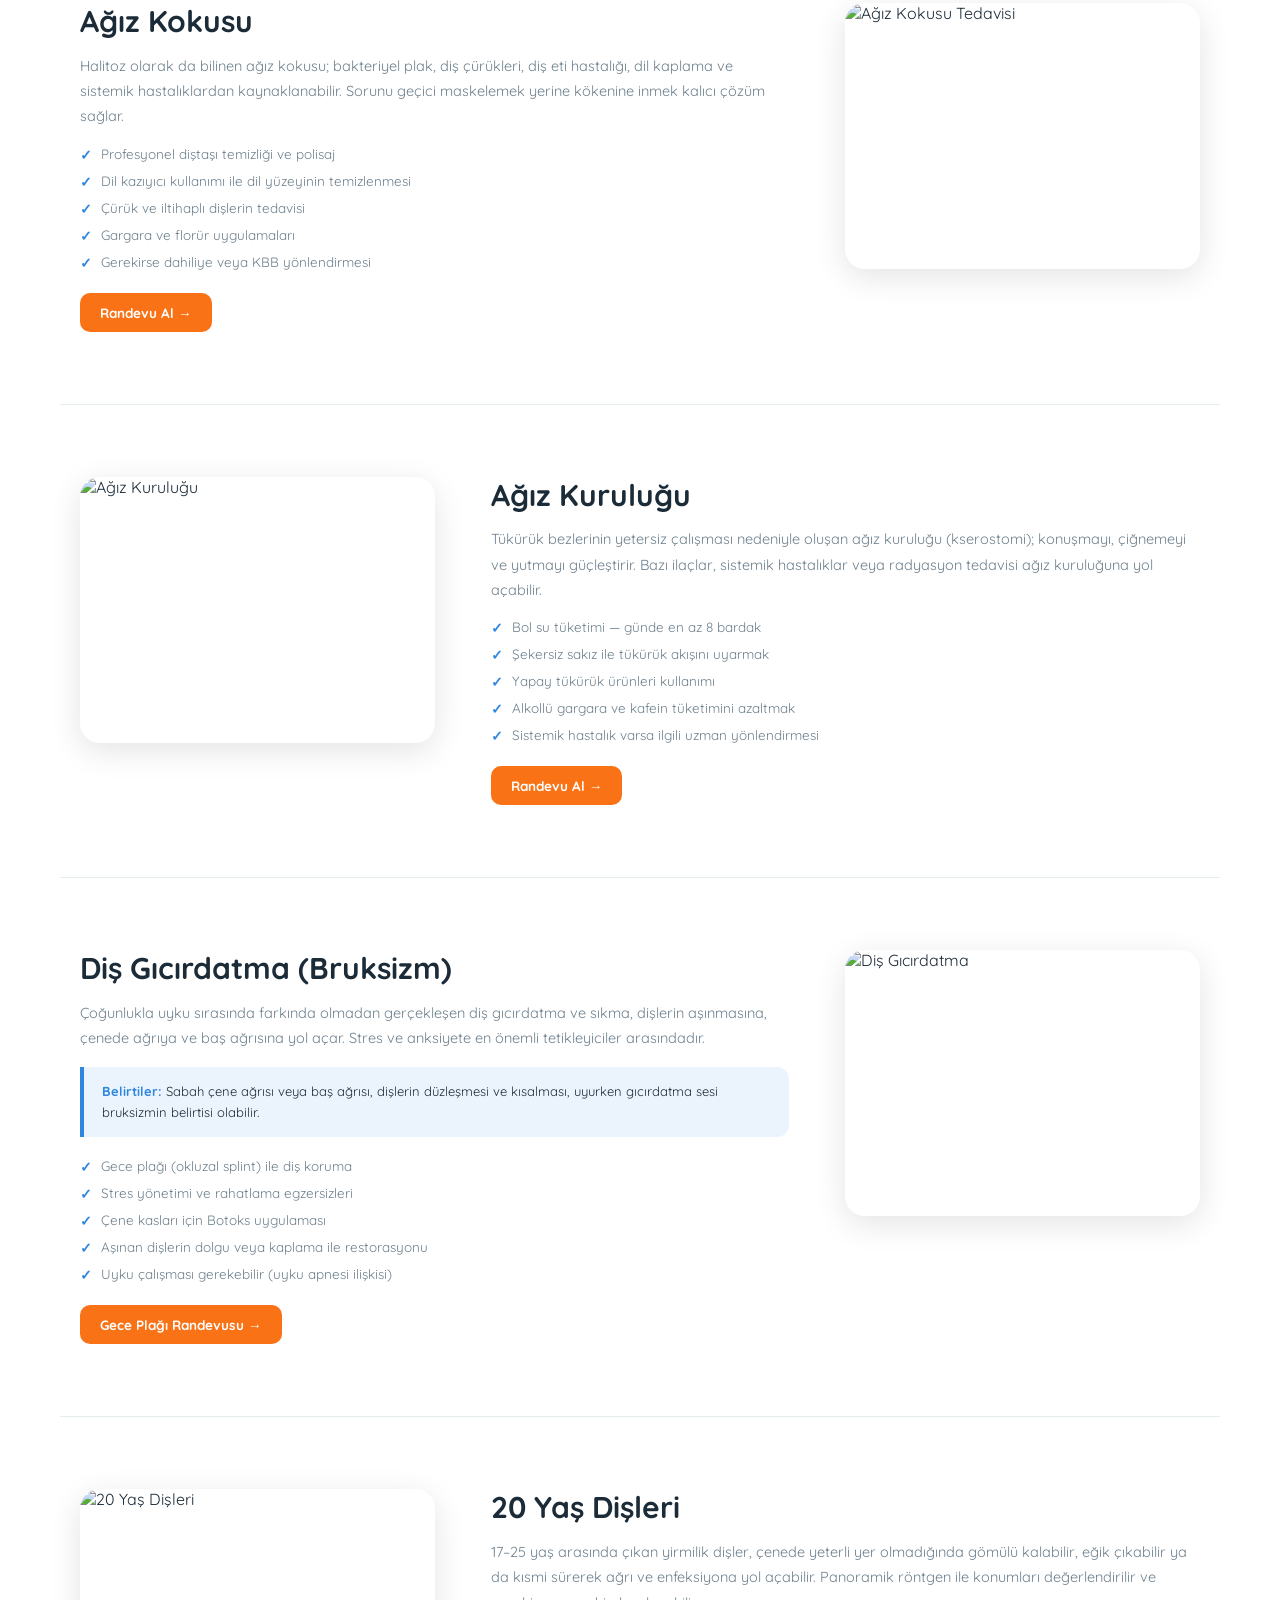
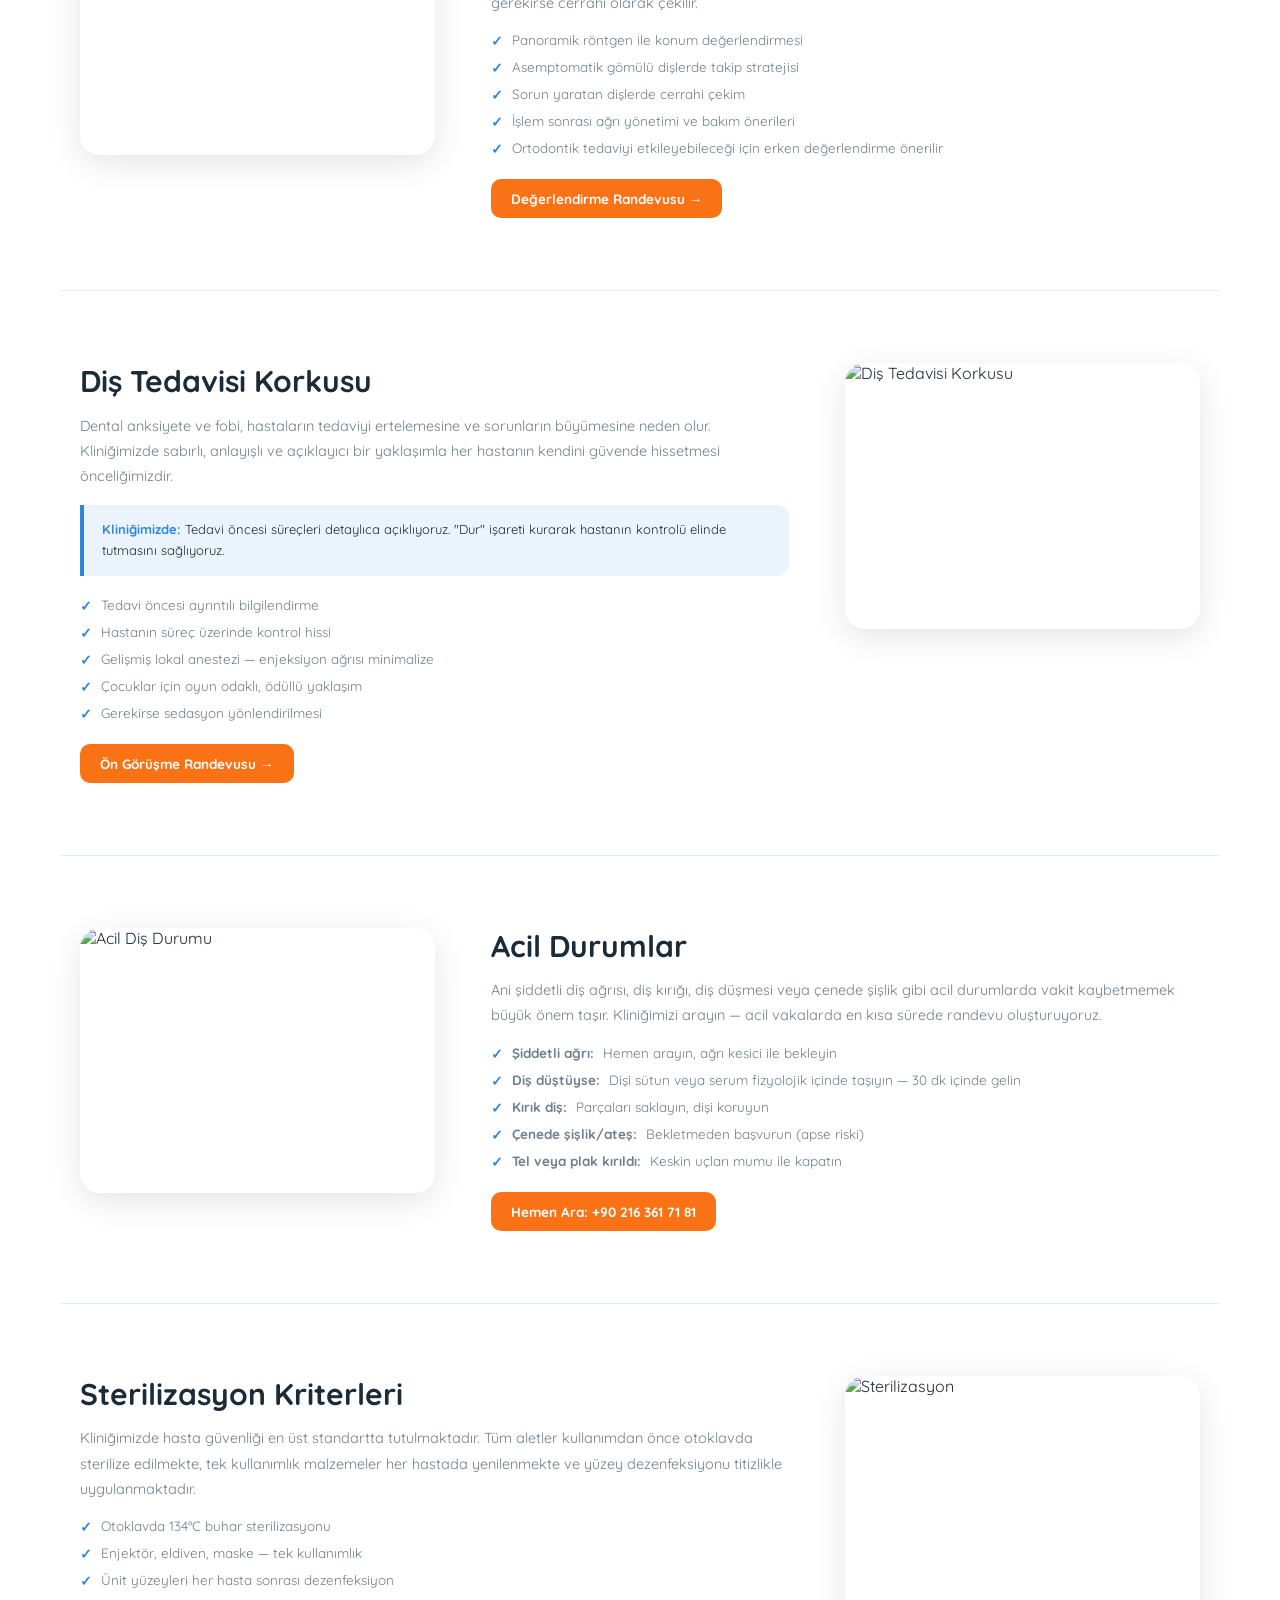
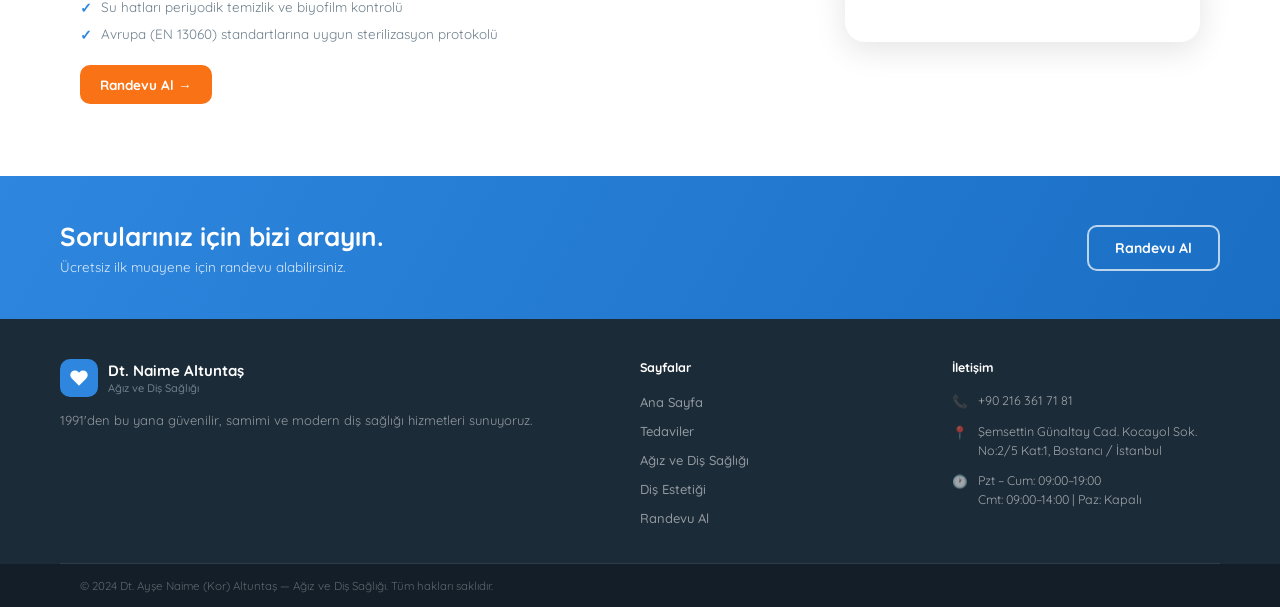
==== commit fe4f561e: "Renk şeması: mint yeşil → mavi, lila → canlı turuncu - --teal: #2E86DE (mavi), hover #2577CC - --lil" ====
--- a/agiz-dis-sagligi.html
+++ b/agiz-dis-sagligi.html
@@ -9,12 +9,12 @@
 <link href="https://fonts.googleapis.com/css2?family=Quicksand:wght@300;400;500;600;700&display=swap" rel="stylesheet">
 <style>
 :root {
-  --teal:    #3EC9A7;
-  --lilac:   #7B5EA7;
-  --lilac-h: #6848A3;
-  --teal-h:  #35BA99;
-  --teal-bg: #E8F9F3;
-  --teal-s:  #EDF9F5;
+  --teal:    #2E86DE;
+  --lilac:   #F97316;
+  --lilac-h: #EA6B0A;
+  --teal-h:  #2577CC;
+  --teal-bg: #EBF4FD;
+  --teal-s:  #F0F6FD;
   --dark:    #1C2B38;
   --dark2:   #131E28;
   --txt:     #1C2B38;
@@ -60,7 +60,7 @@
 .mob-nav>a:last-child{color:var(--teal);border:none}
 .mob-sub{display:flex;flex-direction:column;padding:4px 0 4px 16px;border-bottom:1px solid var(--bdr)}
 .mob-sub a{color:var(--txt2);text-decoration:none;font-size:13.5px;font-weight:600;padding:9px 0;border:none}
-.page-hero{background:linear-gradient(135deg,#0E6B66 0%,var(--teal) 100%);padding:64px 20px;text-align:center;color:#fff}
+.page-hero{background:linear-gradient(135deg,#0D4C8A 0%,var(--teal) 100%);padding:64px 20px;text-align:center;color:#fff}
 .page-hero .badge{background:rgba(255,255,255,.18);color:#fff;border:1px solid rgba(255,255,255,.25);display:inline-flex;align-items:center;gap:7px;font-size:12px;font-weight:700;padding:6px 14px;border-radius:100px;margin-bottom:14px}
 .page-hero h1{font-size:clamp(28px,4vw,46px);font-weight:700;margin-bottom:12px}
 .page-hero p{font-size:15px;color:rgba(255,255,255,.8);max-width:540px;margin:0 auto 24px;line-height:1.7}
@@ -92,7 +92,7 @@
 .tip-box{background:var(--teal-bg);border-left:4px solid var(--teal);border-radius:0 var(--r) var(--r) 0;padding:14px 18px;margin-bottom:20px}
 .tip-box p{font-size:13px;color:var(--txt);line-height:1.65;margin:0}
 .tip-box strong{color:var(--teal)}
-.cta-band{background:linear-gradient(120deg,var(--teal) 0%,#1FA9A1 100%);padding:44px 20px}
+.cta-band{background:linear-gradient(120deg,var(--teal) 0%,#1A6FC4 100%);padding:44px 20px}
 .cta-in{max-width:1160px;margin:0 auto;display:flex;align-items:center;justify-content:space-between;gap:20px;flex-wrap:wrap}
 .cta-in h3{font-size:clamp(18px,2.4vw,26px);font-weight:700;color:#fff}
 .cta-in p{font-size:13.5px;color:rgba(255,255,255,.82);margin-top:5px}
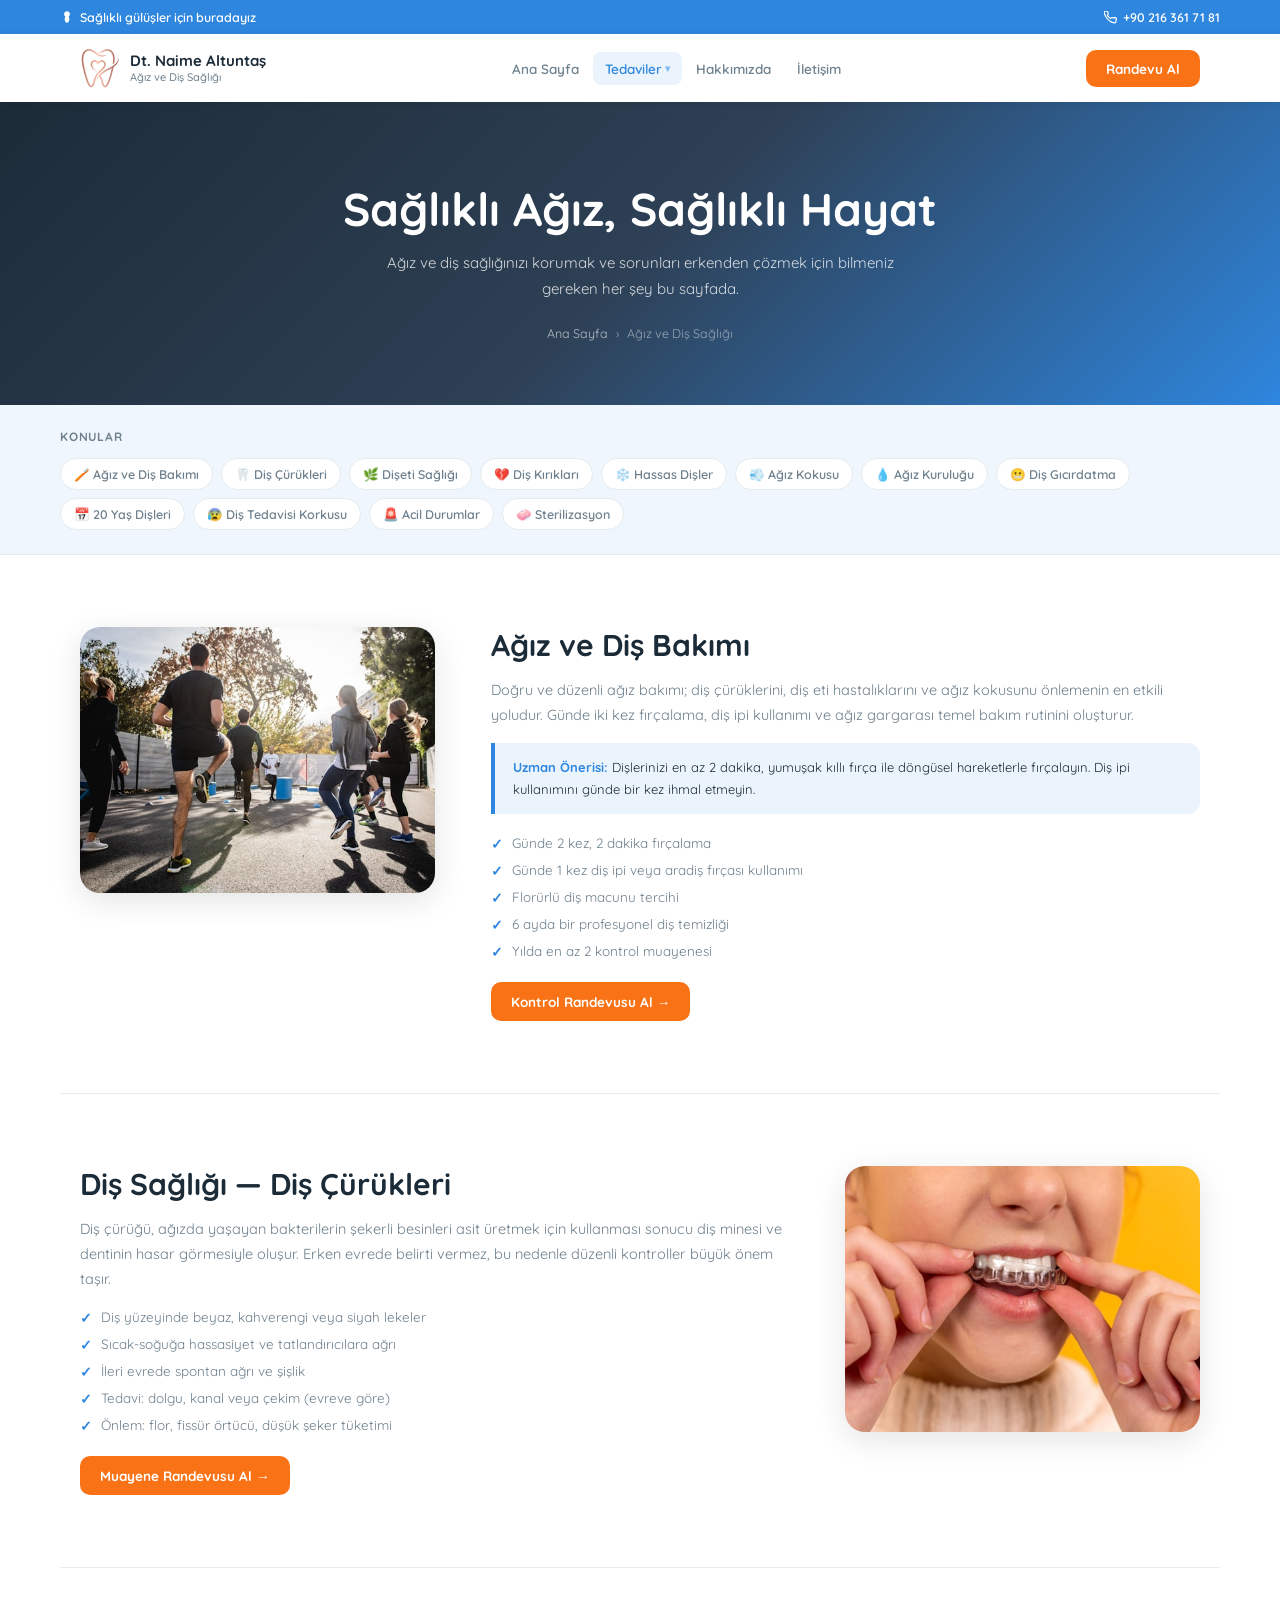
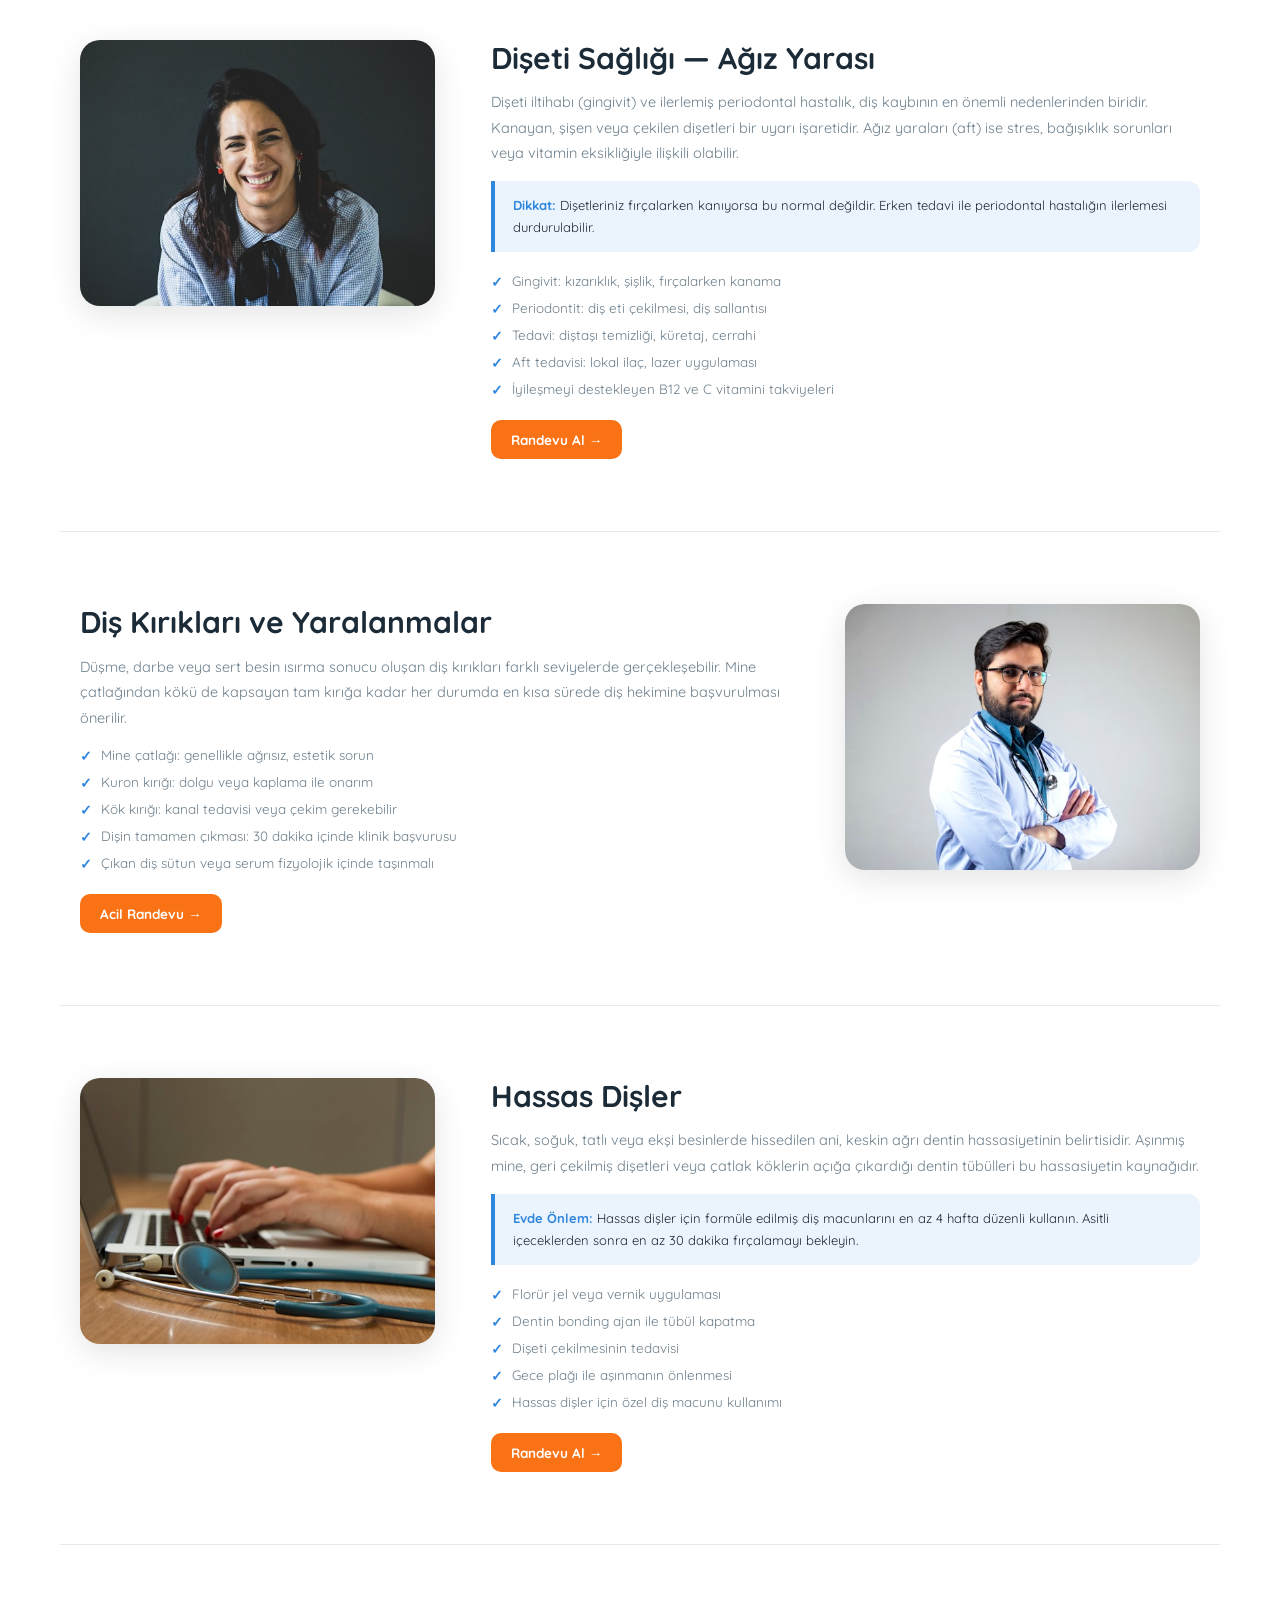
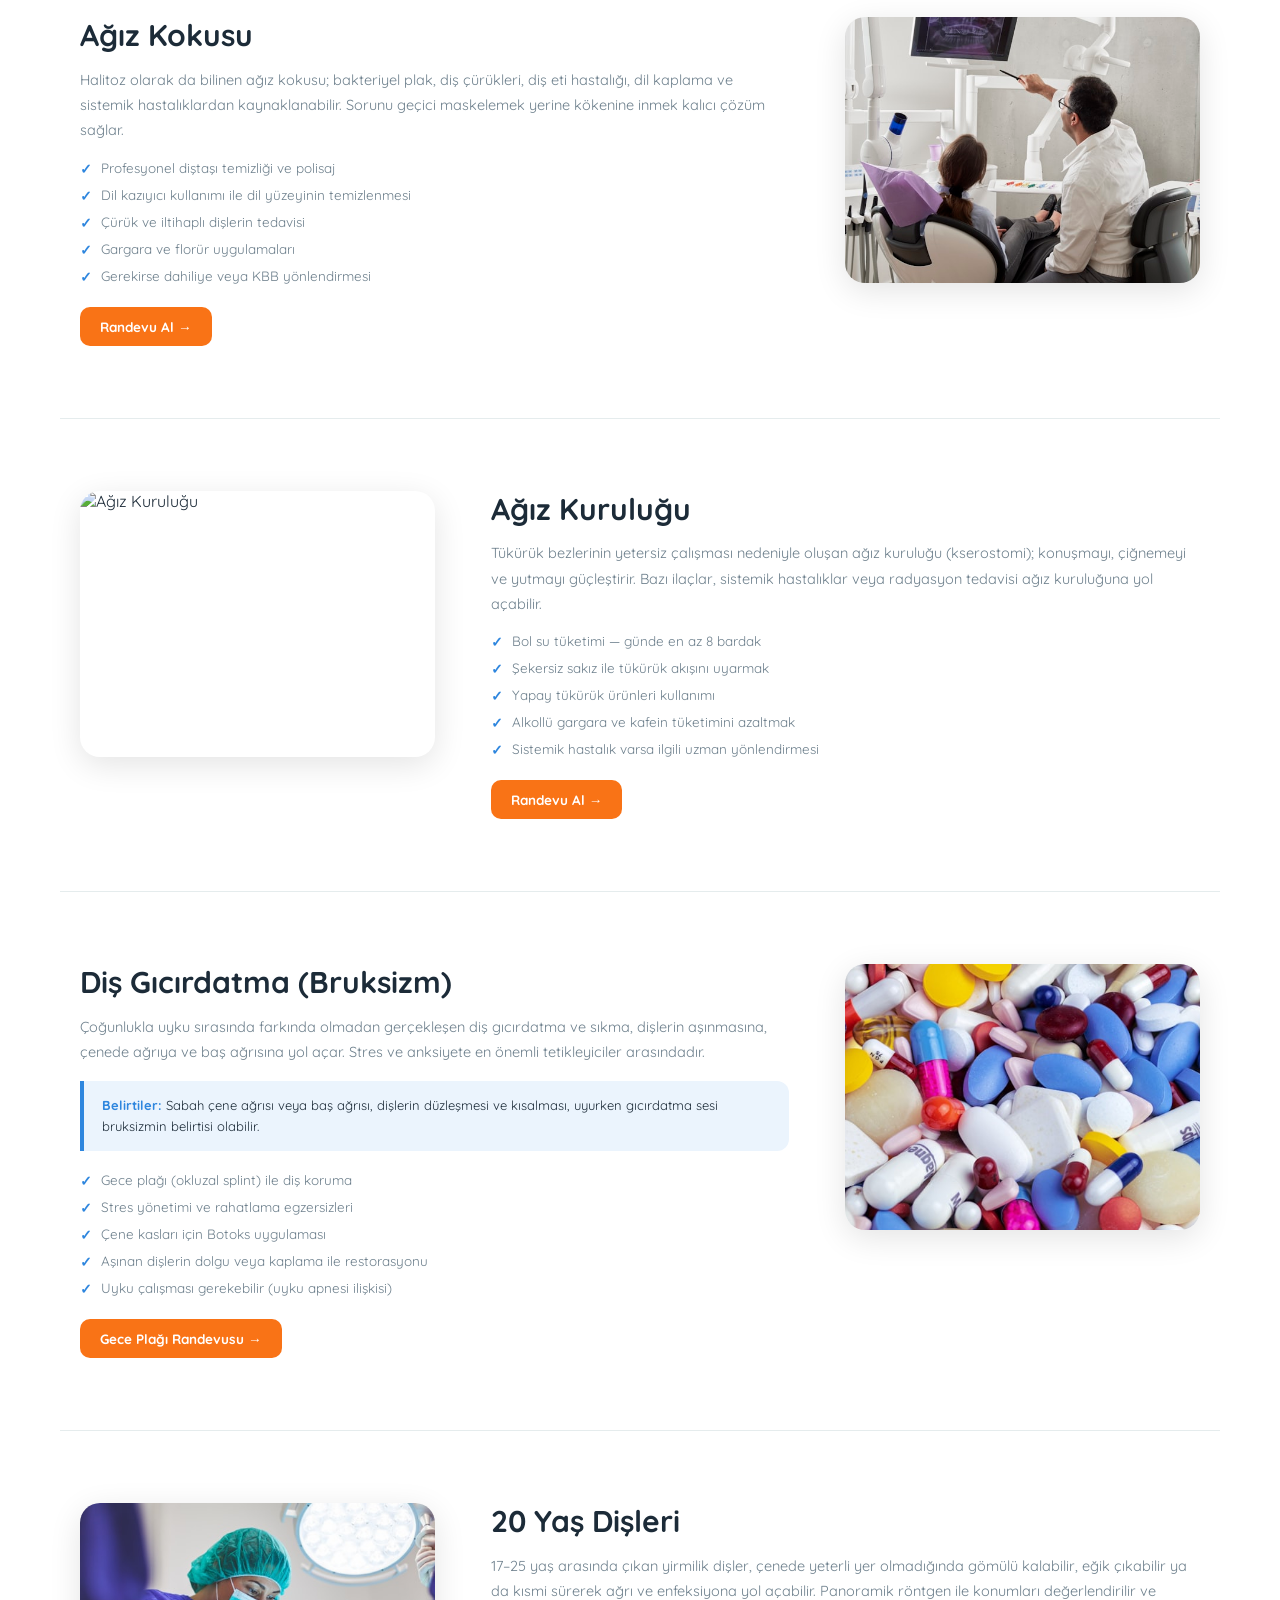
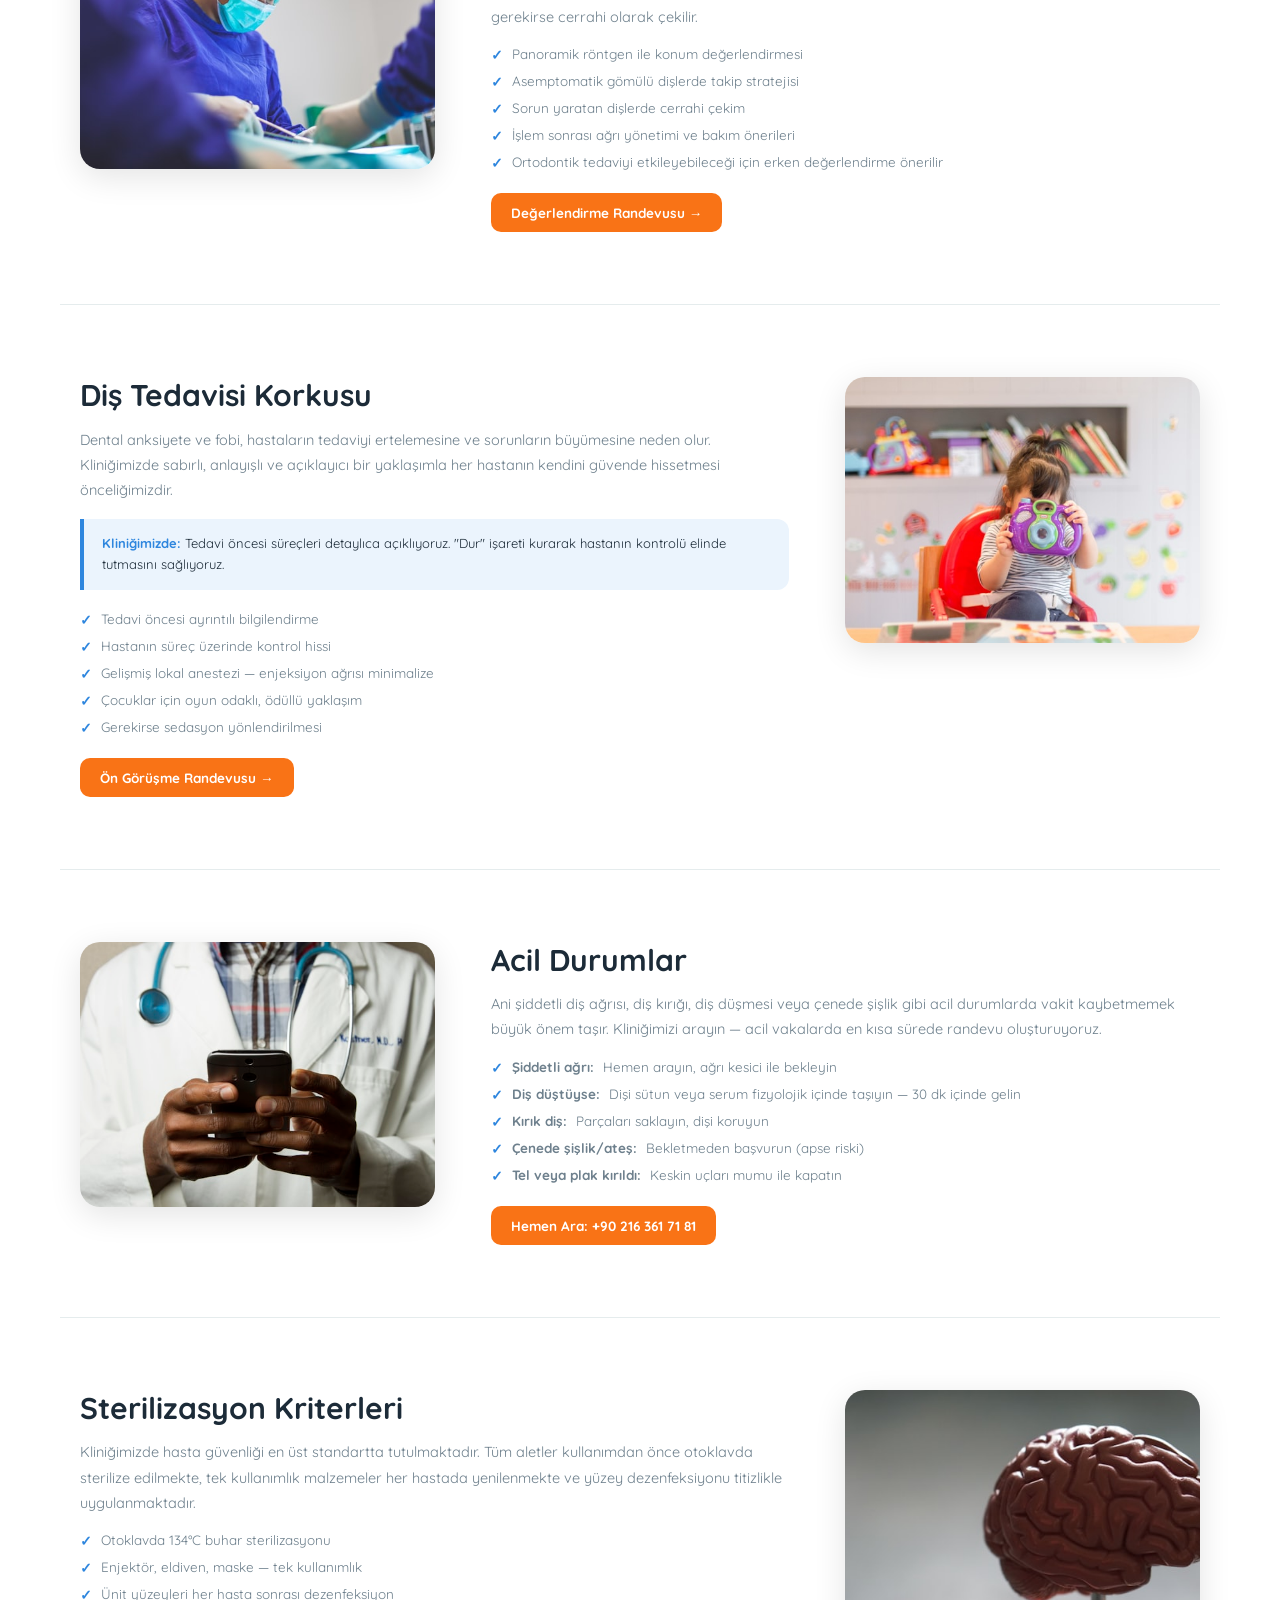
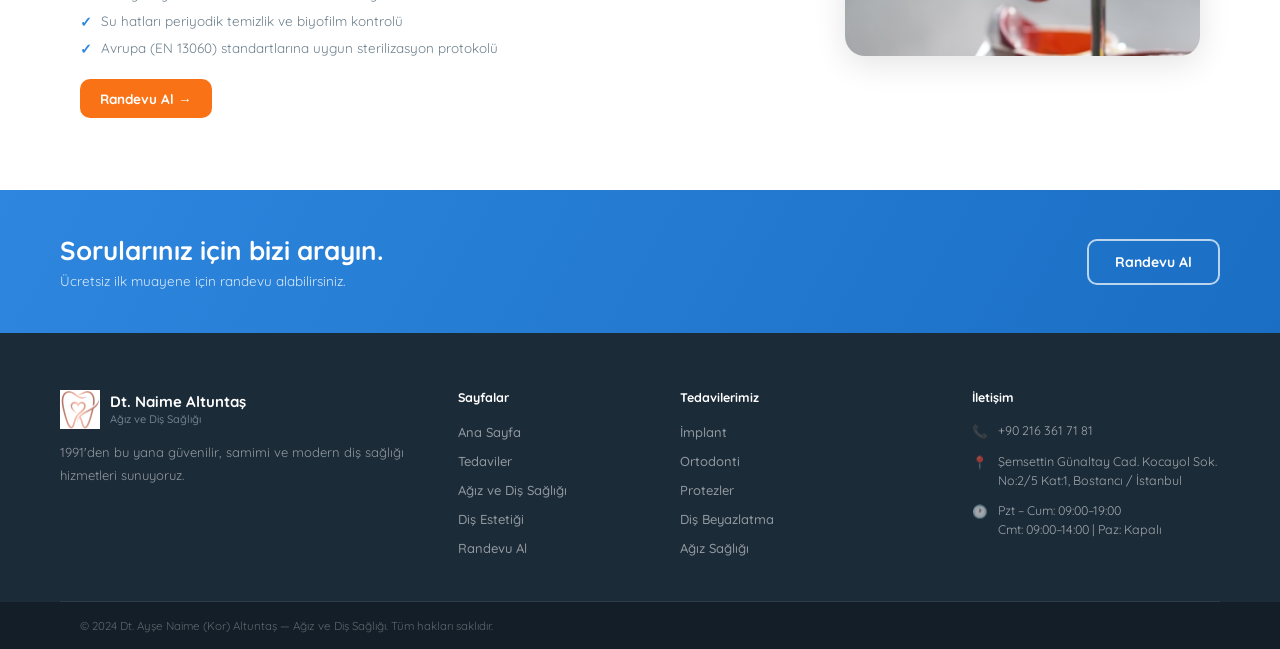
==== commit 1a4c48cd: "Kapsamlı site güncellemesi: görseller, CSS ayrımı, yeni tasarım - CSS ayrı style.css dosyasına taşın" ====
--- a/agiz-dis-sagligi.html
+++ b/agiz-dis-sagligi.html
@@ -7,127 +7,10 @@
 <link rel="preconnect" href="https://fonts.googleapis.com">
 <link rel="preconnect" href="https://fonts.gstatic.com" crossorigin>
 <link href="https://fonts.googleapis.com/css2?family=Quicksand:wght@300;400;500;600;700&display=swap" rel="stylesheet">
-<style>
-:root {
-  --teal:    #2E86DE;
-  --lilac:   #F97316;
-  --lilac-h: #EA6B0A;
-  --teal-h:  #2577CC;
-  --teal-bg: #EBF4FD;
-  --teal-s:  #F0F6FD;
-  --dark:    #1C2B38;
-  --dark2:   #131E28;
-  --txt:     #1C2B38;
-  --txt2:    #6E808D;
-  --bdr:     #E5ECED;
-  --sh:      0 2px 16px rgba(0,0,0,.07);
-  --sh2:     0 8px 32px rgba(0,0,0,.11);
-  --r:       12px;
-  --r2:      16px;
-}
-*,*::before,*::after{box-sizing:border-box;margin:0;padding:0}
-html{scroll-behavior:smooth}
-body{font-family:'Quicksand',sans-serif;color:var(--txt);background:#fff;overflow-x:hidden}
-.topbar{background:var(--teal);padding:9px 20px}
-.topbar-in{max-width:1160px;margin:0 auto;display:flex;align-items:center;justify-content:space-between;gap:12px}
-.topbar-left{font-size:12.5px;font-weight:600;color:#fff;display:flex;align-items:center;gap:6px}
-.topbar-phone{color:#fff;text-decoration:none;display:flex;align-items:center;gap:6px;font-size:12.5px;font-weight:600;white-space:nowrap}
-.nav-shell{background:#fff;box-shadow:0 1px 8px rgba(0,0,0,.07);position:sticky;top:0;z-index:900}
-nav{max-width:1160px;margin:0 auto;padding:0 20px;height:68px;display:flex;align-items:center;justify-content:space-between}
-.logo{display:flex;align-items:center;gap:10px;text-decoration:none}
-.logo-ico{width:38px;height:38px;background:var(--teal);border-radius:10px;display:flex;align-items:center;justify-content:center;flex-shrink:0}
-.logo-name{font-size:15px;font-weight:700;color:var(--txt);line-height:1.25}
-.logo-sub{font-size:11px;font-weight:500;color:var(--txt2)}
-.nav-ul{display:flex;gap:2px;list-style:none;align-items:center}
-.nav-ul>li>a{color:var(--txt2);text-decoration:none;font-size:13.5px;font-weight:600;padding:8px 12px;border-radius:8px;transition:color .18s,background .18s;display:flex;align-items:center;gap:3px}
-.nav-ul>li>a:hover,.nav-ul>li>a.active{color:var(--teal);background:var(--teal-bg)}
-.nav-dd{position:relative}
-.nav-dd>a::after{content:'▾';font-size:10px;opacity:.55}
-.nav-dd-menu{position:absolute;top:calc(100% + 8px);left:0;background:#fff;border:1px solid var(--bdr);border-radius:var(--r);padding:7px;min-width:210px;box-shadow:var(--sh2);opacity:0;visibility:hidden;transform:translateY(6px);transition:all .2s;z-index:100}
-.nav-dd:hover .nav-dd-menu{opacity:1;visibility:visible;transform:translateY(0)}
-.nav-dd-menu a{display:block;color:var(--txt2);text-decoration:none;font-size:13px;font-weight:600;padding:9px 12px;border-radius:8px;transition:color .15s,background .15s}
-.nav-dd-menu a:hover{color:var(--teal);background:var(--teal-bg)}
-.nav-btn{background:var(--lilac);color:#fff;font-family:'Quicksand',sans-serif;font-size:13.5px;font-weight:700;padding:10px 20px;border-radius:10px;border:none;cursor:pointer;text-decoration:none;white-space:nowrap;transition:background .2s,transform .15s}
-.nav-btn:hover{background:var(--lilac-h);transform:translateY(-1px)}
-.burger{display:none;flex-direction:column;gap:5px;background:none;border:none;cursor:pointer;padding:8px}
-.burger span{display:block;width:22px;height:2px;background:var(--txt);border-radius:2px;transition:all .3s}
-.burger.open span:nth-child(1){transform:translateY(7px) rotate(45deg)}
-.burger.open span:nth-child(2){opacity:0}
-.burger.open span:nth-child(3){transform:translateY(-7px) rotate(-45deg)}
-.mob-nav{display:none;flex-direction:column;background:#fff;border-top:1px solid var(--bdr);padding:4px 20px 20px}
-.mob-nav.open{display:flex}
-.mob-nav>a{color:var(--txt2);text-decoration:none;font-size:15px;font-weight:600;padding:13px 0;border-bottom:1px solid var(--bdr)}
-.mob-nav>a:last-child{color:var(--teal);border:none}
-.mob-sub{display:flex;flex-direction:column;padding:4px 0 4px 16px;border-bottom:1px solid var(--bdr)}
-.mob-sub a{color:var(--txt2);text-decoration:none;font-size:13.5px;font-weight:600;padding:9px 0;border:none}
-.page-hero{background:linear-gradient(135deg,#0D4C8A 0%,var(--teal) 100%);padding:64px 20px;text-align:center;color:#fff}
-.page-hero .badge{background:rgba(255,255,255,.18);color:#fff;border:1px solid rgba(255,255,255,.25);display:inline-flex;align-items:center;gap:7px;font-size:12px;font-weight:700;padding:6px 14px;border-radius:100px;margin-bottom:14px}
-.page-hero h1{font-size:clamp(28px,4vw,46px);font-weight:700;margin-bottom:12px}
-.page-hero p{font-size:15px;color:rgba(255,255,255,.8);max-width:540px;margin:0 auto 24px;line-height:1.7}
-.breadcrumb{display:flex;align-items:center;justify-content:center;gap:8px;font-size:12.5px;color:rgba(255,255,255,.5)}
-.breadcrumb a{color:rgba(255,255,255,.65);text-decoration:none}
-.breadcrumb a:hover{color:#fff}
-.toc-wrap{background:var(--teal-s);padding:24px 20px;border-bottom:1px solid var(--bdr)}
-.toc-in{max-width:1160px;margin:0 auto}
-.toc-in h3{font-size:12px;font-weight:700;color:var(--txt2);text-transform:uppercase;letter-spacing:.8px;margin-bottom:14px}
-.toc-grid{display:flex;flex-wrap:wrap;gap:8px}
-.toc-link{display:inline-flex;align-items:center;gap:6px;font-size:12.5px;font-weight:600;color:var(--txt2);text-decoration:none;background:#fff;border:1px solid var(--bdr);padding:7px 13px;border-radius:100px;transition:color .18s,border-color .18s,background .18s}
-.toc-link:hover{color:var(--teal);border-color:var(--teal);background:var(--teal-bg)}
-.content{max-width:1160px;margin:0 auto}
-.treat-section{display:grid;grid-template-columns:1fr 2fr;gap:56px;align-items:start;padding:72px 20px;border-bottom:1px solid var(--bdr)}
-.treat-section:last-child{border-bottom:none}
-.treat-section:nth-child(even){grid-template-columns:2fr 1fr}
-.treat-section:nth-child(even) .ts-img{order:2}
-.treat-section:nth-child(even) .ts-body{order:1}
-.ts-img img{width:100%;border-radius:20px;display:block;box-shadow:var(--sh2);aspect-ratio:4/3;object-fit:cover}
-.ts-ico{width:52px;height:52px;border-radius:14px;background:var(--teal-bg);display:flex;align-items:center;justify-content:center;font-size:24px;margin-bottom:16px}
-.badge{display:inline-flex;align-items:center;gap:7px;background:var(--teal-bg);color:var(--teal);font-size:12px;font-weight:700;padding:6px 14px;border-radius:100px;margin-bottom:14px}
-.ts-body h2{font-size:clamp(22px,2.4vw,30px);font-weight:700;margin-bottom:12px;line-height:1.25}
-.ts-body p{font-size:14.5px;color:var(--txt2);line-height:1.75;margin-bottom:16px}
-.ts-list{list-style:none;display:flex;flex-direction:column;gap:9px;margin-bottom:22px}
-.ts-list li{display:flex;align-items:flex-start;gap:9px;font-size:13.5px;color:var(--txt2)}
-.ts-list li::before{content:'✓';color:var(--teal);font-weight:700;flex-shrink:0;margin-top:1px}
-.ts-cta{display:inline-flex;align-items:center;gap:7px;background:var(--lilac);color:#fff;font-family:'Quicksand',sans-serif;font-size:13.5px;font-weight:700;padding:11px 20px;border-radius:10px;text-decoration:none;transition:background .2s,transform .15s}
-.ts-cta:hover{background:var(--lilac-h);transform:translateY(-1px)}
-.tip-box{background:var(--teal-bg);border-left:4px solid var(--teal);border-radius:0 var(--r) var(--r) 0;padding:14px 18px;margin-bottom:20px}
-.tip-box p{font-size:13px;color:var(--txt);line-height:1.65;margin:0}
-.tip-box strong{color:var(--teal)}
-.cta-band{background:linear-gradient(120deg,var(--teal) 0%,#1A6FC4 100%);padding:44px 20px}
-.cta-in{max-width:1160px;margin:0 auto;display:flex;align-items:center;justify-content:space-between;gap:20px;flex-wrap:wrap}
-.cta-in h3{font-size:clamp(18px,2.4vw,26px);font-weight:700;color:#fff}
-.cta-in p{font-size:13.5px;color:rgba(255,255,255,.82);margin-top:5px}
-.btn-wht{background:transparent;color:#fff;font-family:'Quicksand',sans-serif;font-size:14px;font-weight:700;padding:12px 26px;border-radius:10px;border:2px solid rgba(255,255,255,.7);text-decoration:none;white-space:nowrap;transition:background .2s,border-color .2s}
-.btn-wht:hover{background:rgba(255,255,255,.14);border-color:#fff}
-footer{background:var(--dark);padding:40px 20px 0}
-.foot-in{max-width:1160px;margin:0 auto;display:grid;grid-template-columns:2fr 1fr 1fr;gap:44px;padding-bottom:36px;border-bottom:1px solid rgba(255,255,255,.08)}
-.foot-desc{font-size:13px;color:rgba(255,255,255,.52);line-height:1.72;margin:12px 0}
-.fcol h4{font-size:12.5px;font-weight:700;color:#fff;margin-bottom:16px}
-.fcol ul{list-style:none;display:flex;flex-direction:column;gap:9px}
-.fcol ul li a{color:rgba(255,255,255,.52);text-decoration:none;font-size:13px;font-weight:500;transition:color .18s}
-.fcol ul li a:hover{color:#fff}
-.fci{display:flex;align-items:flex-start;gap:10px;margin-bottom:10px}
-.fci-ico{color:var(--teal);font-size:14px;flex-shrink:0;margin-top:1px}
-.fci span{font-size:12.5px;color:rgba(255,255,255,.58);line-height:1.55}
-.foot-bar{background:var(--dark2)}
-.foot-bot{max-width:1160px;margin:0 auto;padding:14px 20px;display:flex;align-items:center;justify-content:space-between;flex-wrap:wrap;gap:8px}
-.foot-bot span{font-size:11.5px;color:rgba(255,255,255,.32)}
-.foot-bot .heart{color:var(--teal)}
-.fu{opacity:0;transform:translateY(22px);transition:opacity .52s ease,transform .52s ease}
-.fu.in{opacity:1;transform:none}
-@media(max-width:768px){
-  .nav-ul,.nav-btn{display:none}
-  .burger{display:flex}
-  .treat-section,.treat-section:nth-child(even){grid-template-columns:1fr;gap:32px}
-  .treat-section:nth-child(even) .ts-img,.treat-section:nth-child(even) .ts-body{order:unset}
-  .foot-in{grid-template-columns:1fr;gap:28px}
-  .cta-in{flex-direction:column;text-align:center}
-}
-@media(max-width:520px){
-  .topbar-left{display:none}
-  .treat-section{padding:48px 16px}
-  .toc-wrap{padding:20px 16px}
-}
-</style>
+<link rel="stylesheet" href="style.css">
+<link rel="icon" type="image/png" sizes="32x32" href="favicon-32.png">
+<link rel="icon" type="image/png" href="favicon.png">
+<link rel="apple-touch-icon" href="favicon-180.png">
 </head>
 <body>
 
@@ -147,7 +30,7 @@
 <div class="nav-shell">
   <nav>
     <a href="index.html" class="logo">
-      <div class="logo-ico"><svg width="20" height="20" viewBox="0 0 24 24" fill="none"><path d="M20.84 4.61a5.5 5.5 0 00-7.78 0L12 5.67l-1.06-1.06a5.5 5.5 0 00-7.78 7.78l1.06 1.06L12 21.23l7.78-7.78 1.06-1.06a5.5 5.5 0 000-7.78z" fill="white"/></svg></div>
+      <div class="logo-ico"><img src="images/logo-icon.png" alt="Logo"></div>
       <div><div class="logo-name">Dt. Naime Altuntaş</div><div class="logo-sub">Ağız ve Diş Sağlığı</div></div>
     </a>
     <ul class="nav-ul">
@@ -215,7 +98,7 @@
   <!-- AĞIZ VE DİŞ BAKIMI -->
   <div class="treat-section fu" id="agiz-dis-bakimi">
     <div class="ts-img">
-      <img src="https://images.unsplash.com/photo-1588776814546-1ffbb172d236?w=600&q=82" alt="Ağız ve Diş Bakımı">
+      <img src="images/photo-1607962837359-5e7e89f86776.jpg" alt="Ağız ve Diş Bakımı">
     </div>
     <div class="ts-body">
       <h2>Ağız ve Diş Bakımı</h2>
@@ -247,14 +130,14 @@
       <a href="index.html#iletisim" class="ts-cta">Muayene Randevusu Al →</a>
     </div>
     <div class="ts-img">
-      <img src="https://images.unsplash.com/photo-1609840114035-3c981b782dfe?w=600&q=82" alt="Diş Çürükleri">
+      <img src="images/photo-1609840114035-3c981b782dfe.jpg" alt="Diş Çürükleri">
     </div>
   </div>
 
   <!-- DİŞETİ SAĞLIĞI -->
   <div class="treat-section fu" id="diseti-sagligi">
     <div class="ts-img">
-      <img src="https://images.unsplash.com/photo-1585421514284-efce12b4ba74?w=600&q=82" alt="Dişeti Sağlığı">
+      <img src="images/photo-1607990283143-e81e7a2c9349.jpg" alt="Dişeti Sağlığı">
     </div>
     <div class="ts-body">
       <h2>Dişeti Sağlığı — Ağız Yarası</h2>
@@ -286,14 +169,14 @@
       <a href="index.html#iletisim" class="ts-cta">Acil Randevu →</a>
     </div>
     <div class="ts-img">
-      <img src="https://images.unsplash.com/photo-1612349317150-e413f6a5b16d?w=600&q=82" alt="Diş Kırığı">
+      <img src="images/photo-1612349317150-e413f6a5b16d.jpg" alt="Diş Kırığı">
     </div>
   </div>
 
   <!-- HASSAS DİŞLER -->
   <div class="treat-section fu" id="hassas-disler">
     <div class="ts-img">
-      <img src="https://images.unsplash.com/photo-1576091160550-2173dba999ef?w=600&q=82" alt="Hassas Dişler">
+      <img src="images/photo-1576091160550-2173dba999ef.jpg" alt="Hassas Dişler">
     </div>
     <div class="ts-body">
       <h2>Hassas Dişler</h2>
@@ -325,14 +208,14 @@
       <a href="index.html#iletisim" class="ts-cta">Randevu Al →</a>
     </div>
     <div class="ts-img">
-      <img src="https://images.unsplash.com/photo-1606811841689-23dfddce3e95?w=600&q=82" alt="Ağız Kokusu Tedavisi">
+      <img src="images/photo-1606811841689-23dfddce3e95.jpg" alt="Ağız Kokusu Tedavisi">
     </div>
   </div>
 
   <!-- AĞIZ KURULUGU -->
   <div class="treat-section fu" id="agiz-kurulugu">
     <div class="ts-img">
-      <img src="https://images.unsplash.com/photo-1559757148-5c350d0d3c56?w=600&q=82" alt="Ağız Kuruluğu">
+      <img src="images/photo-1559757148-5c350d0d3c56.jpg" alt="Ağız Kuruluğu">
     </div>
     <div class="ts-body">
       <h2>Ağız Kuruluğu</h2>
@@ -364,14 +247,14 @@
       <a href="index.html#iletisim" class="ts-cta">Gece Plağı Randevusu →</a>
     </div>
     <div class="ts-img">
-      <img src="https://images.unsplash.com/photo-1607619056574-7b8d3ee536b2?w=600&q=82" alt="Diş Gıcırdatma">
+      <img src="images/photo-1607619056574-7b8d3ee536b2.jpg" alt="Diş Gıcırdatma">
     </div>
   </div>
 
   <!-- 20 YAŞ DİŞLERİ -->
   <div class="treat-section fu" id="yirmiyas-disleri">
     <div class="ts-img">
-      <img src="https://images.unsplash.com/photo-1571772996211-2f02c9727629?w=600&q=82" alt="20 Yaş Dişleri">
+      <img src="images/photo-1571772996211-2f02c9727629.jpg" alt="20 Yaş Dişleri">
     </div>
     <div class="ts-body">
       <h2>20 Yaş Dişleri</h2>
@@ -403,14 +286,14 @@
       <a href="index.html#iletisim" class="ts-cta">Ön Görüşme Randevusu →</a>
     </div>
     <div class="ts-img">
-      <img src="https://images.unsplash.com/photo-1516627145497-ae6968895b74?w=600&q=82" alt="Diş Tedavisi Korkusu">
+      <img src="images/photo-1516627145497-ae6968895b74.jpg" alt="Diş Tedavisi Korkusu">
     </div>
   </div>
 
   <!-- ACİL DURUMLAR -->
   <div class="treat-section fu" id="acil-durumlar">
     <div class="ts-img">
-      <img src="https://images.unsplash.com/photo-1576091160399-112ba8d25d1d?w=600&q=82" alt="Acil Diş Durumu">
+      <img src="images/photo-1576091160399-112ba8d25d1d.jpg" alt="Acil Diş Durumu">
     </div>
     <div class="ts-body">
       <h2>Acil Durumlar</h2>
@@ -441,7 +324,7 @@
       <a href="index.html#iletisim" class="ts-cta">Randevu Al →</a>
     </div>
     <div class="ts-img">
-      <img src="https://images.unsplash.com/photo-1559757175-0eb30cd8c063?w=600&q=82" alt="Sterilizasyon">
+      <img src="images/photo-1559757175-0eb30cd8c063.jpg" alt="Sterilizasyon">
     </div>
   </div>
 
@@ -461,7 +344,7 @@
   <div class="foot-in">
     <div>
       <a href="index.html" class="logo">
-        <div class="logo-ico"><svg width="20" height="20" viewBox="0 0 24 24" fill="none"><path d="M20.84 4.61a5.5 5.5 0 00-7.78 0L12 5.67l-1.06-1.06a5.5 5.5 0 00-7.78 7.78l1.06 1.06L12 21.23l7.78-7.78 1.06-1.06a5.5 5.5 0 000-7.78z" fill="white"/></svg></div>
+        <div class="logo-ico"><img src="images/logo-icon.png" alt="Logo"></div>
         <div><div class="logo-name" style="color:#fff">Dt. Naime Altuntaş</div><div class="logo-sub">Ağız ve Diş Sağlığı</div></div>
       </a>
       <p class="foot-desc">1991'den bu yana güvenilir, samimi ve modern diş sağlığı hizmetleri sunuyoruz.</p>
@@ -474,6 +357,16 @@
         <li><a href="agiz-dis-sagligi.html">Ağız ve Diş Sağlığı</a></li>
         <li><a href="dis-estetigi.html">Diş Estetiği</a></li>
         <li><a href="index.html#iletisim">Randevu Al</a></li>
+      </ul>
+    </div>
+    <div class="fcol">
+      <h4>Tedavilerimiz</h4>
+      <ul>
+        <li><a href="tedaviler.html#implant">İmplant</a></li>
+        <li><a href="tedaviler.html#ortodonti">Ortodonti</a></li>
+        <li><a href="tedaviler.html#protezler">Protezler</a></li>
+        <li><a href="dis-estetigi.html#dis-beyazlatma">Diş Beyazlatma</a></li>
+        <li><a href="agiz-dis-sagligi.html">Ağız Sağlığı</a></li>
       </ul>
     </div>
     <div class="fcol">
--- a/style.css
+++ b/style.css
@@ -0,0 +1,285 @@
+
+:root {
+  --teal:    #2E86DE;
+  --lilac:   #F97316;
+  --lilac-h: #EA6B0A;
+  --teal-h:  #2577CC;
+  --teal-bg: #EBF4FD;
+  --teal-s:  #F0F6FD;
+  --dark:    #1C2B38;
+  --dark2:   #131E28;
+  --txt:     #1C2B38;
+  --txt2:    #6E808D;
+  --white:   #fff;
+  --gold:    #F5A623;
+  --bdr:     #E5ECED;
+  --sh:      0 2px 16px rgba(0,0,0,.07);
+  --sh2:     0 8px 32px rgba(0,0,0,.11);
+  --r:       12px;
+  --r2:      16px;
+}
+*,*::before,*::after{box-sizing:border-box;margin:0;padding:0}
+html{scroll-behavior:smooth}
+body{font-family:'Quicksand',sans-serif;color:var(--txt);background:#fff;overflow-x:hidden}
+
+/* ── TOP BAR ── */
+.topbar{background:var(--teal);padding:9px 20px}
+.topbar-in{max-width:1160px;margin:0 auto;display:flex;align-items:center;justify-content:space-between;gap:12px}
+.topbar-left{font-size:12.5px;font-weight:600;color:#fff;display:flex;align-items:center;gap:6px}
+.topbar-phone{color:#fff;text-decoration:none;display:flex;align-items:center;gap:6px;font-size:12.5px;font-weight:600;white-space:nowrap}
+
+/* ── NAV ── */
+.nav-shell{background:#fff;box-shadow:0 1px 8px rgba(0,0,0,.07);position:sticky;top:0;z-index:900}
+nav{max-width:1160px;margin:0 auto;padding:0 20px;height:68px;display:flex;align-items:center;justify-content:space-between}
+.logo{display:flex;align-items:center;gap:10px;text-decoration:none}
+.logo-ico{width:40px;height:40px;display:flex;align-items:center;justify-content:center;flex-shrink:0}
+.logo-ico img{width:100%;height:100%;object-fit:contain}
+.logo-name{font-size:15px;font-weight:700;color:var(--txt);line-height:1.25}
+.logo-sub{font-size:11px;font-weight:500;color:var(--txt2)}
+.nav-ul{display:flex;gap:2px;list-style:none;align-items:center}
+.nav-ul>li>a{color:var(--txt2);text-decoration:none;font-size:13.5px;font-weight:600;padding:8px 12px;border-radius:8px;transition:color .18s,background .18s;display:flex;align-items:center;gap:3px}
+.nav-ul>li>a:hover,.nav-ul>li>a.active{color:var(--teal);background:var(--teal-bg)}
+/* Dropdown */
+.nav-dd{position:relative}
+.nav-dd>a::after{content:'▾';font-size:10px;opacity:.55}
+.nav-dd-menu{position:absolute;top:calc(100% + 8px);left:0;background:#fff;border:1px solid var(--bdr);border-radius:var(--r);padding:7px;min-width:210px;box-shadow:var(--sh2);opacity:0;visibility:hidden;transform:translateY(6px);transition:all .2s;z-index:100}
+.nav-dd:hover .nav-dd-menu{opacity:1;visibility:visible;transform:translateY(0)}
+.nav-dd-menu a{display:block;color:var(--txt2);text-decoration:none;font-size:13px;font-weight:600;padding:9px 12px;border-radius:8px;transition:color .15s,background .15s}
+.nav-dd-menu a:hover{color:var(--teal);background:var(--teal-bg)}
+.nav-btn{background:var(--lilac);color:#fff;font-family:'Quicksand',sans-serif;font-size:13.5px;font-weight:700;padding:10px 20px;border-radius:10px;border:none;cursor:pointer;text-decoration:none;white-space:nowrap;transition:background .2s,transform .15s}
+.nav-btn:hover{background:var(--lilac-h);transform:translateY(-1px)}
+.burger{display:none;flex-direction:column;gap:5px;background:none;border:none;cursor:pointer;padding:8px}
+.burger span{display:block;width:22px;height:2px;background:var(--txt);border-radius:2px;transition:all .3s}
+.burger.open span:nth-child(1){transform:translateY(7px) rotate(45deg)}
+.burger.open span:nth-child(2){opacity:0}
+.burger.open span:nth-child(3){transform:translateY(-7px) rotate(-45deg)}
+.mob-nav{display:none;flex-direction:column;background:#fff;border-top:1px solid var(--bdr);padding:4px 20px 20px}
+.mob-nav.open{display:flex}
+.mob-nav>a{color:var(--txt2);text-decoration:none;font-size:15px;font-weight:600;padding:13px 0;border-bottom:1px solid var(--bdr)}
+.mob-nav>a:last-child{color:var(--teal);border:none}
+.mob-sub{display:flex;flex-direction:column;padding:4px 0 4px 16px;border-bottom:1px solid var(--bdr)}
+.mob-sub a{color:var(--txt2);text-decoration:none;font-size:13.5px;font-weight:600;padding:9px 0;border:none}
+
+/* ── SHARED ── */
+.wrap{max-width:1160px;margin:0 auto}
+section{padding:80px 20px}
+.badge{display:inline-flex;align-items:center;gap:7px;background:var(--teal-bg);color:var(--teal);font-size:12px;font-weight:700;padding:6px 14px;border-radius:100px;margin-bottom:14px}
+.ttl{font-size:clamp(24px,2.8vw,36px);font-weight:700;line-height:1.25;margin-bottom:12px}
+.sub{font-size:14.5px;color:var(--txt2);line-height:1.75}
+.teal{color:var(--lilac)}
+
+/* ── HERO ── */
+.hero{padding:60px 20px 72px}
+.hero-in{max-width:1160px;margin:0 auto;display:grid;grid-template-columns:1fr 1fr;gap:60px;align-items:center}
+.hero h1{font-size:clamp(28px,3.6vw,50px);font-weight:700;line-height:1.2;margin-bottom:16px}
+.hero-p{font-size:14.5px;color:var(--txt2);line-height:1.75;margin-bottom:22px;max-width:430px}
+.hero-tags{display:flex;gap:9px;flex-wrap:wrap;margin-bottom:28px}
+.htag{display:flex;align-items:center;gap:6px;font-size:12.5px;font-weight:600;color:var(--txt2);background:#F5F7F8;border:1px solid var(--bdr);padding:6px 12px;border-radius:100px}
+.htag-check{color:var(--teal);font-weight:700}
+.hero-btns{display:flex;gap:11px;flex-wrap:wrap;margin-bottom:36px}
+.btn-teal{background:var(--lilac);color:#fff;font-family:'Quicksand',sans-serif;font-size:14px;font-weight:700;padding:12px 22px;border-radius:10px;border:none;text-decoration:none;display:inline-flex;align-items:center;gap:7px;cursor:pointer;transition:background .2s,transform .15s}
+.btn-teal:hover{background:var(--lilac-h);transform:translateY(-1px)}
+.btn-out{background:transparent;color:var(--txt);font-family:'Quicksand',sans-serif;font-size:14px;font-weight:700;padding:12px 22px;border-radius:10px;border:2px solid var(--bdr);text-decoration:none;display:inline-flex;align-items:center;gap:7px;cursor:pointer;transition:border-color .2s,color .2s}
+.btn-out:hover{border-color:var(--lilac);color:var(--lilac)}
+.hero-stats{display:flex;align-items:center;gap:28px}
+.hst-val{font-size:26px;font-weight:700;line-height:1}
+.hst-lbl{font-size:11.5px;color:var(--txt2);margin-top:3px;font-weight:500}
+.hst-sep{width:1px;height:36px;background:var(--bdr);flex-shrink:0}
+.hero-img-wrap{position:relative}
+.hero-img{width:100%;border-radius:20px;display:block;box-shadow:var(--sh2);aspect-ratio:16/15;object-fit:cover}
+.hfloat{position:absolute;background:rgba(255,255,255,.95);backdrop-filter:blur(8px);border-radius:12px;padding:11px 15px;box-shadow:0 4px 20px rgba(0,0,0,.1);display:flex;align-items:center;gap:10px;min-width:180px}
+.hf1{top:18px;right:-14px}
+.hf2{bottom:18px;right:18px}
+.hf-ico{width:34px;height:34px;background:var(--teal-bg);border-radius:9px;display:flex;align-items:center;justify-content:center;font-size:17px;flex-shrink:0}
+.hf-t{font-size:12.5px;font-weight:700;color:var(--txt)}
+.hf-s{font-size:11px;color:var(--txt2);margin-top:1px}
+
+/* ── WHY US ── */
+.whyus{background:var(--teal-s)}
+.why-head{text-align:center;margin-bottom:48px}
+.why-head .sub{max-width:480px;margin:0 auto}
+.why-grid{display:grid;grid-template-columns:repeat(3,1fr);gap:18px}
+.why-card{background:#fff;border-radius:var(--r2);overflow:hidden;box-shadow:var(--sh);transition:transform .25s,box-shadow .25s;padding:0}
+.why-card:hover{transform:translateY(-4px);box-shadow:var(--sh2)}
+.wc-img{width:100%;height:155px;object-fit:cover;display:block}
+.wc-body{padding:18px 20px 20px}
+.why-card h3{font-size:15px;font-weight:700;margin-bottom:7px}
+.why-card p{font-size:13px;color:var(--txt2);line-height:1.65}
+
+/* ── CAROUSEL SECTIONS ── */
+.sec-head{text-align:center;margin-bottom:36px}
+.sec-head .sub{max-width:520px;margin:0 auto}
+.carousel{display:flex;gap:16px;overflow-x:auto;scroll-snap-type:x mandatory;scrollbar-width:none;padding:4px 2px 18px}
+.carousel::-webkit-scrollbar{display:none}
+.car-card{flex:0 0 calc(33.33% - 11px);scroll-snap-align:start;background:#fff;border-radius:var(--r2);border:1px solid var(--bdr);box-shadow:var(--sh);overflow:hidden;padding:0;display:flex;flex-direction:column;transition:transform .25s,box-shadow .25s}
+.car-card:hover{transform:translateY(-4px);box-shadow:var(--sh2)}
+.car-img{width:100%;height:150px;object-fit:cover;display:block}
+.car-body{padding:14px 16px 16px;display:flex;flex-direction:column;gap:7px;flex:1}
+.car-card h3{font-size:14.5px;font-weight:700;color:var(--txt);margin:0}
+.car-card p{font-size:12.5px;color:var(--txt2);line-height:1.62;flex:1;margin:0}
+.car-link{font-size:12.5px;font-weight:700;color:var(--teal);text-decoration:none;display:inline-flex;align-items:center;gap:4px;transition:gap .2s;margin-top:4px}
+.car-link:hover{gap:8px}
+.sec-more{text-align:center;margin-top:16px}
+.sec-more a{font-size:13.5px;font-weight:700;color:var(--teal);text-decoration:none;display:inline-flex;align-items:center;gap:5px;padding:10px 22px;border:2px solid var(--teal-bg);border-radius:10px;background:var(--teal-bg);transition:background .2s,border-color .2s}
+.sec-more a:hover{background:var(--lilac);border-color:var(--lilac);color:#fff}
+
+/* ── CAROUSEL NAV ── */
+.car-wrap{position:relative}
+.car-nav{position:absolute;top:calc(75px);transform:none;width:38px;height:38px;border-radius:50%;background:#fff;border:1.5px solid var(--bdr);cursor:pointer;display:flex;align-items:center;justify-content:center;color:var(--txt2);box-shadow:var(--sh);transition:background .2s,color .2s,box-shadow .2s;z-index:5}
+.car-nav:hover{background:var(--teal);color:#fff;border-color:var(--teal);box-shadow:var(--sh2)}
+.car-prev{left:-20px}
+.car-next{right:-20px}
+.car-nav.hidden{opacity:.3;pointer-events:none}
+.car-prog-bar{height:3px;background:var(--bdr);border-radius:3px;margin:12px 0 4px;overflow:hidden}
+.car-fill{height:100%;background:var(--teal);border-radius:3px;width:12%;transition:width .3s ease}
+
+/* ── ABOUT ── */
+.about{background:var(--teal-s)}
+.about-in{max-width:1160px;margin:0 auto;display:grid;grid-template-columns:1fr 1fr;gap:72px;align-items:center}
+.about-img-w{position:relative}
+.about-img-w img{width:100%;border-radius:20px;display:block;box-shadow:var(--sh2);aspect-ratio:4/4;object-fit:cover;object-position:top}
+.about-yr{position:absolute;bottom:20px;left:20px;background:rgba(255,255,255,.95);border-radius:14px;padding:14px 18px;box-shadow:0 4px 20px rgba(0,0,0,.11)}
+.ayr-n{font-size:26px;font-weight:700;color:var(--txt);line-height:1}
+.ayr-l{font-size:12px;font-weight:600;color:var(--txt2);margin-top:3px}
+.about-txt .sub{margin-bottom:14px}
+.afacts{display:grid;grid-template-columns:1fr 1fr;gap:12px;margin-top:24px}
+.af{background:#fff;border-radius:var(--r);padding:13px 15px;display:flex;align-items:flex-start;gap:10px;box-shadow:var(--sh)}
+.af-ico{width:32px;height:32px;border-radius:8px;display:flex;align-items:center;justify-content:center;font-size:15px;flex-shrink:0}
+.af-t{font-size:13px;font-weight:700;margin-bottom:2px}
+.af-s{font-size:11.5px;color:var(--txt2)}
+
+
+/* ── APPOINTMENT ── */
+.appt-in{max-width:1160px;margin:0 auto;display:grid;grid-template-columns:1fr 1fr;gap:68px;align-items:start}
+.appt-l .sub{margin-bottom:24px}
+.citems{display:flex;flex-direction:column;gap:11px}
+.ci{display:flex;align-items:center;gap:13px;padding:13px 16px;border-radius:12px;background:var(--teal-s)}
+.ci-ico{width:38px;height:38px;border-radius:10px;display:flex;align-items:center;justify-content:center;font-size:17px;flex-shrink:0}
+.ci-t{background:var(--teal-bg)}
+.ci-r{background:#FDECEC}
+.ci-g{background:#F0F2F5}
+.ci-lbl{font-size:10.5px;font-weight:700;color:var(--teal);text-transform:uppercase;letter-spacing:.8px}
+.ci-val{font-size:13.5px;font-weight:700;color:var(--txt);margin-top:2px}
+.fcard{background:#fff;border:1px solid var(--bdr);border-radius:20px;padding:30px;box-shadow:var(--sh2)}
+.fcard h3{font-size:17px;font-weight:700;margin-bottom:18px}
+.fg{display:flex;flex-direction:column;gap:5px;margin-bottom:13px}
+.fg label{font-size:11px;font-weight:700;color:var(--txt2);text-transform:uppercase;letter-spacing:.5px}
+.fg input,.fg select,.fg textarea{font-family:'Quicksand',sans-serif;font-size:14px;font-weight:500;color:var(--txt);padding:11px 13px;border:1.5px solid var(--bdr);border-radius:10px;outline:none;background:#fff;transition:border-color .2s;-webkit-appearance:none}
+.fg input::placeholder,.fg textarea::placeholder{color:#AABBBC}
+.fg input:focus,.fg select:focus,.fg textarea:focus{border-color:var(--teal)}
+.fg textarea{resize:none;height:88px}
+.submit-btn{width:100%;background:var(--lilac);color:#fff;font-family:'Quicksand',sans-serif;font-size:14.5px;font-weight:700;padding:13px;border:none;border-radius:11px;cursor:pointer;display:flex;align-items:center;justify-content:center;gap:8px;transition:background .2s,transform .15s}
+.submit-btn:hover{background:var(--lilac-h);transform:translateY(-1px)}
+.submit-btn:disabled{background:#AACEF5;cursor:default;transform:none}
+.fnote{font-size:11px;color:var(--txt2);text-align:center;margin-top:9px}
+
+/* ── CTA BANNER ── */
+.cta-band{background:linear-gradient(120deg,var(--teal) 0%,#1A6FC4 100%);padding:44px 20px}
+.cta-in{max-width:1160px;margin:0 auto;display:flex;align-items:center;justify-content:space-between;gap:20px;flex-wrap:wrap}
+.cta-in h3{font-size:clamp(18px,2.4vw,26px);font-weight:700;color:#fff}
+.cta-in p{font-size:13.5px;color:rgba(255,255,255,.82);margin-top:5px}
+.btn-wht{background:transparent;color:#fff;font-family:'Quicksand',sans-serif;font-size:14px;font-weight:700;padding:12px 26px;border-radius:10px;border:2px solid rgba(255,255,255,.7);text-decoration:none;white-space:nowrap;transition:background .2s,border-color .2s}
+.btn-wht:hover{background:rgba(255,255,255,.14);border-color:#fff}
+
+/* ── FOOTER ── */
+footer{background:var(--dark);padding:56px 20px 0}
+.foot-in{max-width:1160px;margin:0 auto;display:grid;grid-template-columns:2fr 1fr 1.4fr 1.4fr;gap:44px;padding-bottom:44px;border-bottom:1px solid rgba(255,255,255,.08)}
+.foot-desc{font-size:13px;color:rgba(255,255,255,.52);line-height:1.72;margin:12px 0 18px}
+.fsoc{display:flex;gap:9px}
+.fsoc a{width:34px;height:34px;background:rgba(255,255,255,.09);border-radius:9px;display:flex;align-items:center;justify-content:center;text-decoration:none;transition:background .2s,transform .2s}
+.fsoc a:hover{background:var(--teal);transform:translateY(-2px)}
+.fcol h4{font-size:12.5px;font-weight:700;color:#fff;margin-bottom:16px}
+.fcol ul{list-style:none;display:flex;flex-direction:column;gap:9px}
+.fcol ul li a{color:rgba(255,255,255,.52);text-decoration:none;font-size:13px;font-weight:500;transition:color .18s}
+.fcol ul li a:hover{color:#fff}
+.fci{display:flex;align-items:flex-start;gap:10px;margin-bottom:10px}
+.fci-ico{color:var(--teal);font-size:14px;flex-shrink:0;margin-top:1px}
+.fci span{font-size:12.5px;color:rgba(255,255,255,.58);line-height:1.55}
+.foot-bar{background:var(--dark2)}
+.foot-bot{max-width:1160px;margin:0 auto;padding:16px 20px;display:flex;align-items:center;justify-content:space-between;flex-wrap:wrap;gap:8px}
+.foot-bot span{font-size:11.5px;color:rgba(255,255,255,.32)}
+.foot-bot .heart{color:var(--teal)}
+
+/* ── FADE UP ── */
+.fu{opacity:0;transform:translateY(22px);transition:opacity .52s ease,transform .52s ease}
+.fu.in{opacity:1;transform:none}
+.stg>.fu:nth-child(1){transition-delay:.00s}
+.stg>.fu:nth-child(2){transition-delay:.07s}
+.stg>.fu:nth-child(3){transition-delay:.14s}
+.stg>.fu:nth-child(4){transition-delay:.21s}
+.stg>.fu:nth-child(5){transition-delay:.28s}
+.stg>.fu:nth-child(6){transition-delay:.35s}
+.stg>.fu:nth-child(7){transition-delay:.42s}
+.stg>.fu:nth-child(8){transition-delay:.49s}
+.stg>.fu:nth-child(9){transition-delay:.56s}
+
+/* ── RESPONSIVE ── */
+@media(max-width:1024px){
+  .why-grid{grid-template-columns:repeat(2,1fr)}
+  .car-card{flex:0 0 calc(50% - 8px)}
+  .foot-in{grid-template-columns:1fr 1fr}
+}
+@media(max-width:768px){
+  .nav-ul,.nav-btn{display:none}
+  .burger{display:flex}
+  .hero-in{grid-template-columns:1fr}
+  .hero-img-wrap{order:-1}
+  .hf1{top:12px;right:12px}
+  .hf2{bottom:12px;right:12px}
+  .about-in,.appt-in{grid-template-columns:1fr;gap:44px}
+  .foot-in{grid-template-columns:1fr;gap:28px}
+  .cta-in{flex-direction:column;text-align:center}
+  .car-card{flex:0 0 calc(80% - 8px)}
+  .car-nav{display:none}
+}
+@media(max-width:520px){
+  section{padding:56px 16px}
+  .hero{padding:44px 16px 56px}
+  .why-grid{grid-template-columns:1fr}
+  .afacts{grid-template-columns:1fr}
+  .car-card{flex:0 0 calc(85% - 8px)}
+  .topbar-left{display:none}
+}
+
+/* ── SUBPAGES ── */
+.page-hero{background:linear-gradient(135deg,var(--dark) 0%,#253545 100%);padding:64px 20px;text-align:center;color:#fff}
+.page-hero .badge{background:rgba(255,255,255,.15);color:#fff;border:1px solid rgba(255,255,255,.2)}
+.page-hero h1{font-size:clamp(28px,4vw,46px);font-weight:700;margin-bottom:12px;margin-top:14px}
+.page-hero p{font-size:15px;color:rgba(255,255,255,.72);max-width:540px;margin:0 auto 24px;line-height:1.7}
+.breadcrumb{display:flex;align-items:center;justify-content:center;gap:8px;font-size:12.5px;color:rgba(255,255,255,.5)}
+.breadcrumb a{color:rgba(255,255,255,.6);text-decoration:none}
+.breadcrumb a:hover{color:#fff}
+.toc-wrap{background:var(--teal-s);padding:24px 20px;border-bottom:1px solid var(--bdr)}
+.toc-in{max-width:1160px;margin:0 auto}
+.toc-in h3{font-size:12px;font-weight:700;color:var(--txt2);text-transform:uppercase;letter-spacing:.8px;margin-bottom:14px}
+.toc-grid{display:flex;flex-wrap:wrap;gap:8px}
+.toc-link{display:inline-flex;align-items:center;gap:6px;font-size:12.5px;font-weight:600;color:var(--txt2);text-decoration:none;background:#fff;border:1px solid var(--bdr);padding:7px 13px;border-radius:100px;transition:color .18s,border-color .18s,background .18s}
+.toc-link:hover{color:var(--teal);border-color:var(--teal);background:var(--teal-bg)}
+.content{max-width:1160px;margin:0 auto}
+.treat-section{display:grid;grid-template-columns:1fr 2fr;gap:56px;align-items:start;padding:72px 20px;border-bottom:1px solid var(--bdr)}
+.treat-section:last-child{border-bottom:none}
+.treat-section:nth-child(even){grid-template-columns:2fr 1fr}
+.treat-section:nth-child(even) .ts-img{order:2}
+.treat-section:nth-child(even) .ts-body{order:1}
+.ts-img img{width:100%;border-radius:20px;display:block;box-shadow:var(--sh2);aspect-ratio:4/3;object-fit:cover}
+.ts-body h2{font-size:clamp(22px,2.4vw,30px);font-weight:700;margin-bottom:12px;line-height:1.25}
+.ts-body p{font-size:14.5px;color:var(--txt2);line-height:1.75;margin-bottom:16px}
+.ts-list{list-style:none;display:flex;flex-direction:column;gap:9px;margin-bottom:22px}
+.ts-list li{display:flex;align-items:flex-start;gap:9px;font-size:13.5px;color:var(--txt2)}
+.ts-list li::before{content:'✓';color:var(--teal);font-weight:700;flex-shrink:0;margin-top:1px}
+.ts-cta{display:inline-flex;align-items:center;gap:7px;background:var(--lilac);color:#fff;font-family:'Quicksand',sans-serif;font-size:13.5px;font-weight:700;padding:11px 20px;border-radius:10px;text-decoration:none;transition:background .2s,transform .15s}
+.ts-cta:hover{background:var(--lilac-h);transform:translateY(-1px)}
+.page-hero{background:linear-gradient(135deg,#0D4C8A 0%,var(--teal) 100%);padding:64px 20px;text-align:center;color:#fff}
+.page-hero .badge{background:rgba(255,255,255,.18);color:#fff;border:1px solid rgba(255,255,255,.25);display:inline-flex;align-items:center;gap:7px;font-size:12px;font-weight:700;padding:6px 14px;border-radius:100px;margin-bottom:14px}
+.page-hero h1{font-size:clamp(28px,4vw,46px);font-weight:700;margin-bottom:12px}
+.page-hero p{font-size:15px;color:rgba(255,255,255,.8);max-width:540px;margin:0 auto 24px;line-height:1.7}
+.breadcrumb a{color:rgba(255,255,255,.65);text-decoration:none}
+.tip-box{background:var(--teal-bg);border-left:4px solid var(--teal);border-radius:0 var(--r) var(--r) 0;padding:14px 18px;margin-bottom:20px}
+.tip-box p{font-size:13px;color:var(--txt);line-height:1.65;margin:0}
+.tip-box strong{color:var(--teal)}
+.page-hero{background:linear-gradient(135deg,#1C2B38 0%,#2E4055 50%,#2E86DE 100%);padding:64px 20px;text-align:center;color:#fff}
+.result-box{background:linear-gradient(135deg,var(--teal-bg) 0%,#fff 100%);border:1px solid var(--bdr);border-radius:var(--r2);padding:18px 20px;margin-bottom:20px}
+.result-box p{font-size:13px;color:var(--txt);line-height:1.65;margin:0}
+.result-box strong{color:var(--teal)}
+@media(max-width:768px){  .treat-section,.treat-section:nth-child(even){grid-template-columns:1fr;gap:32px}  .treat-section:nth-child(even) .ts-img,.treat-section:nth-child(even) .ts-body{order:unset}}
+@media(max-width:520px){  .treat-section{padding:48px 16px}  .toc-wrap{padding:20px 16px}}
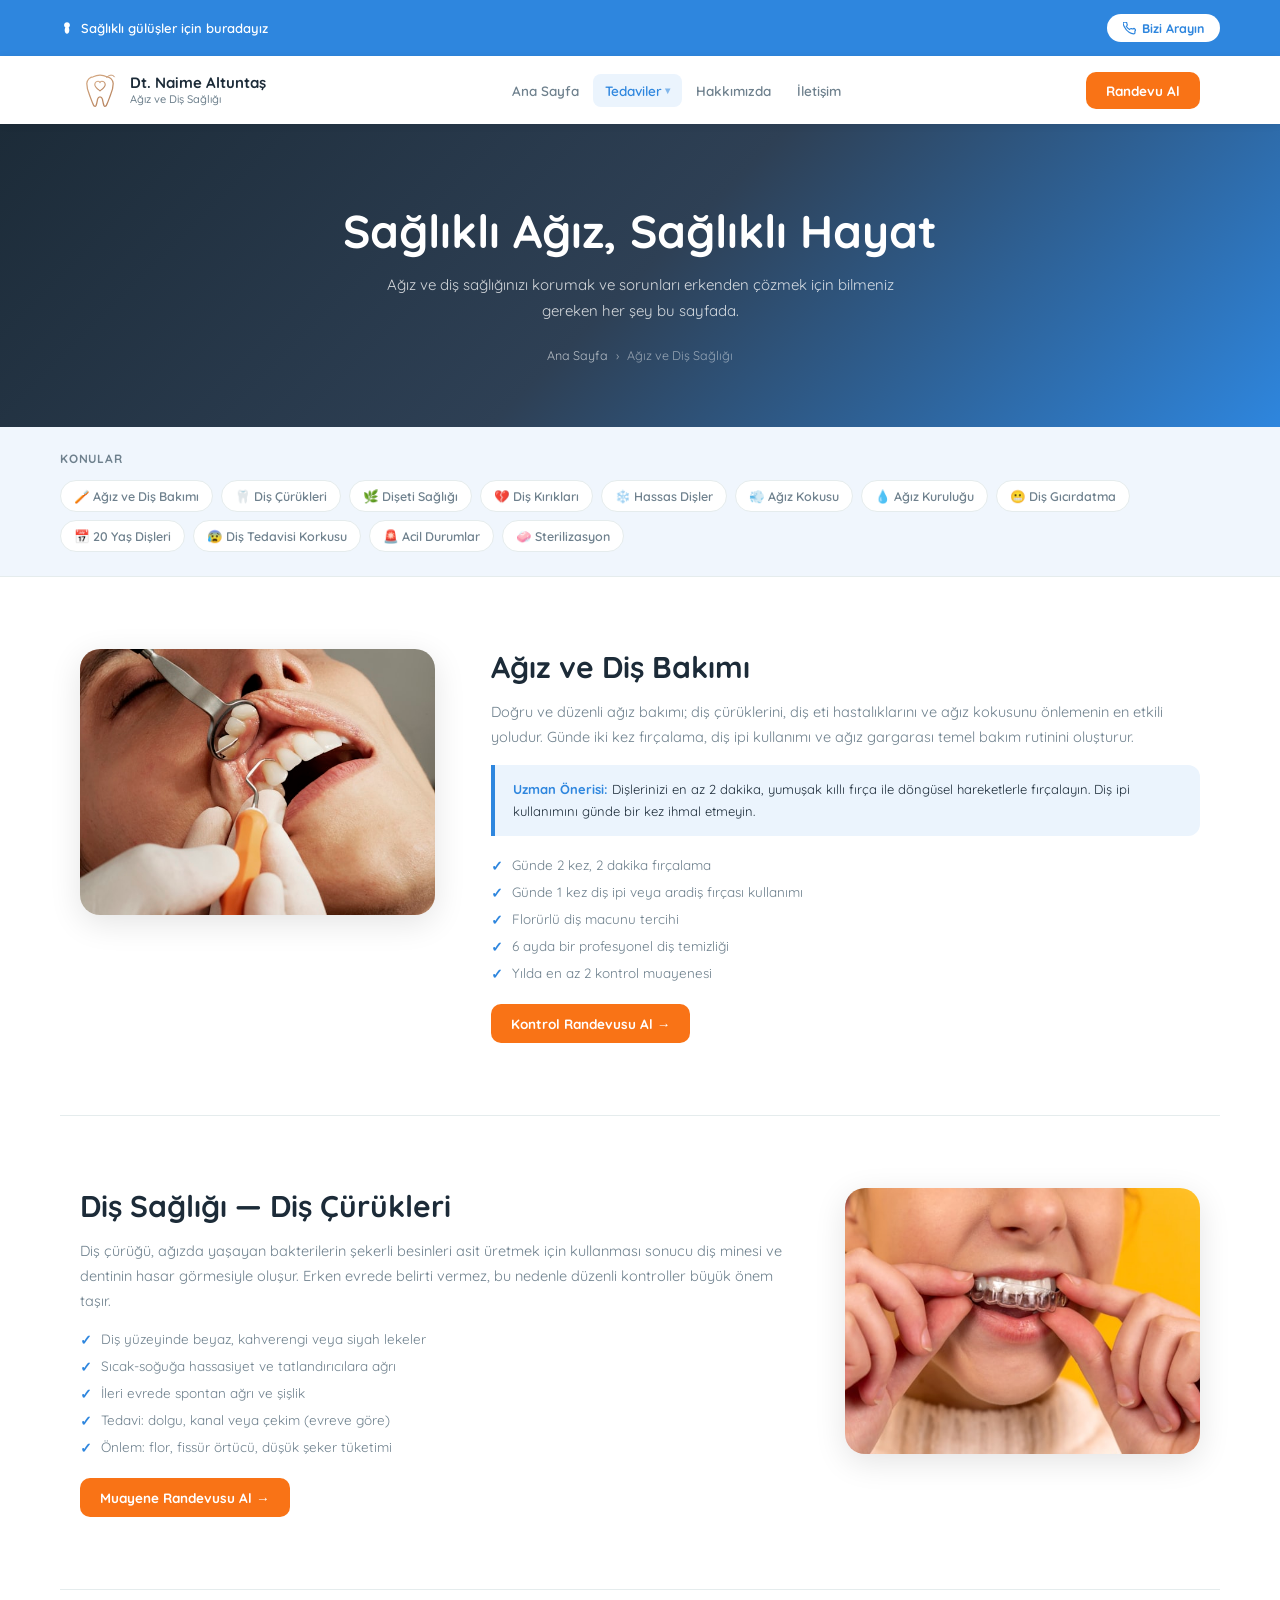
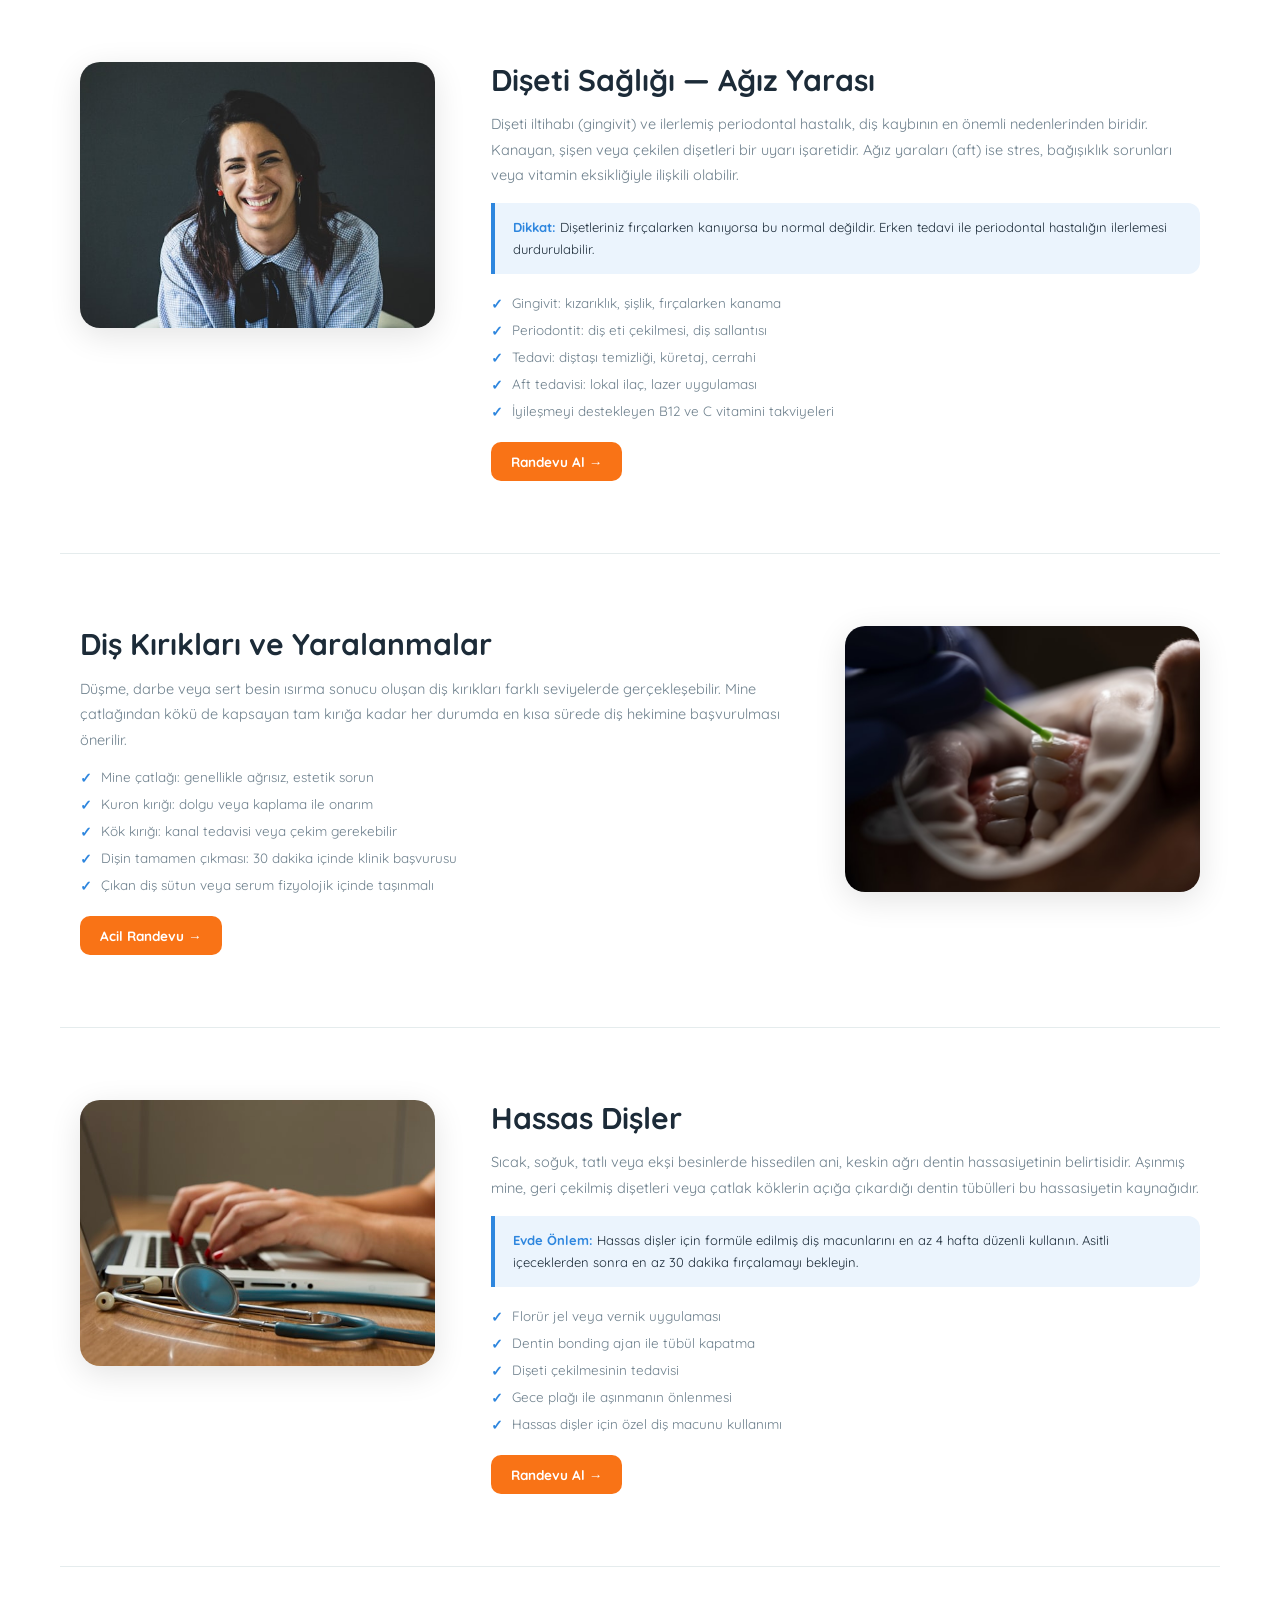
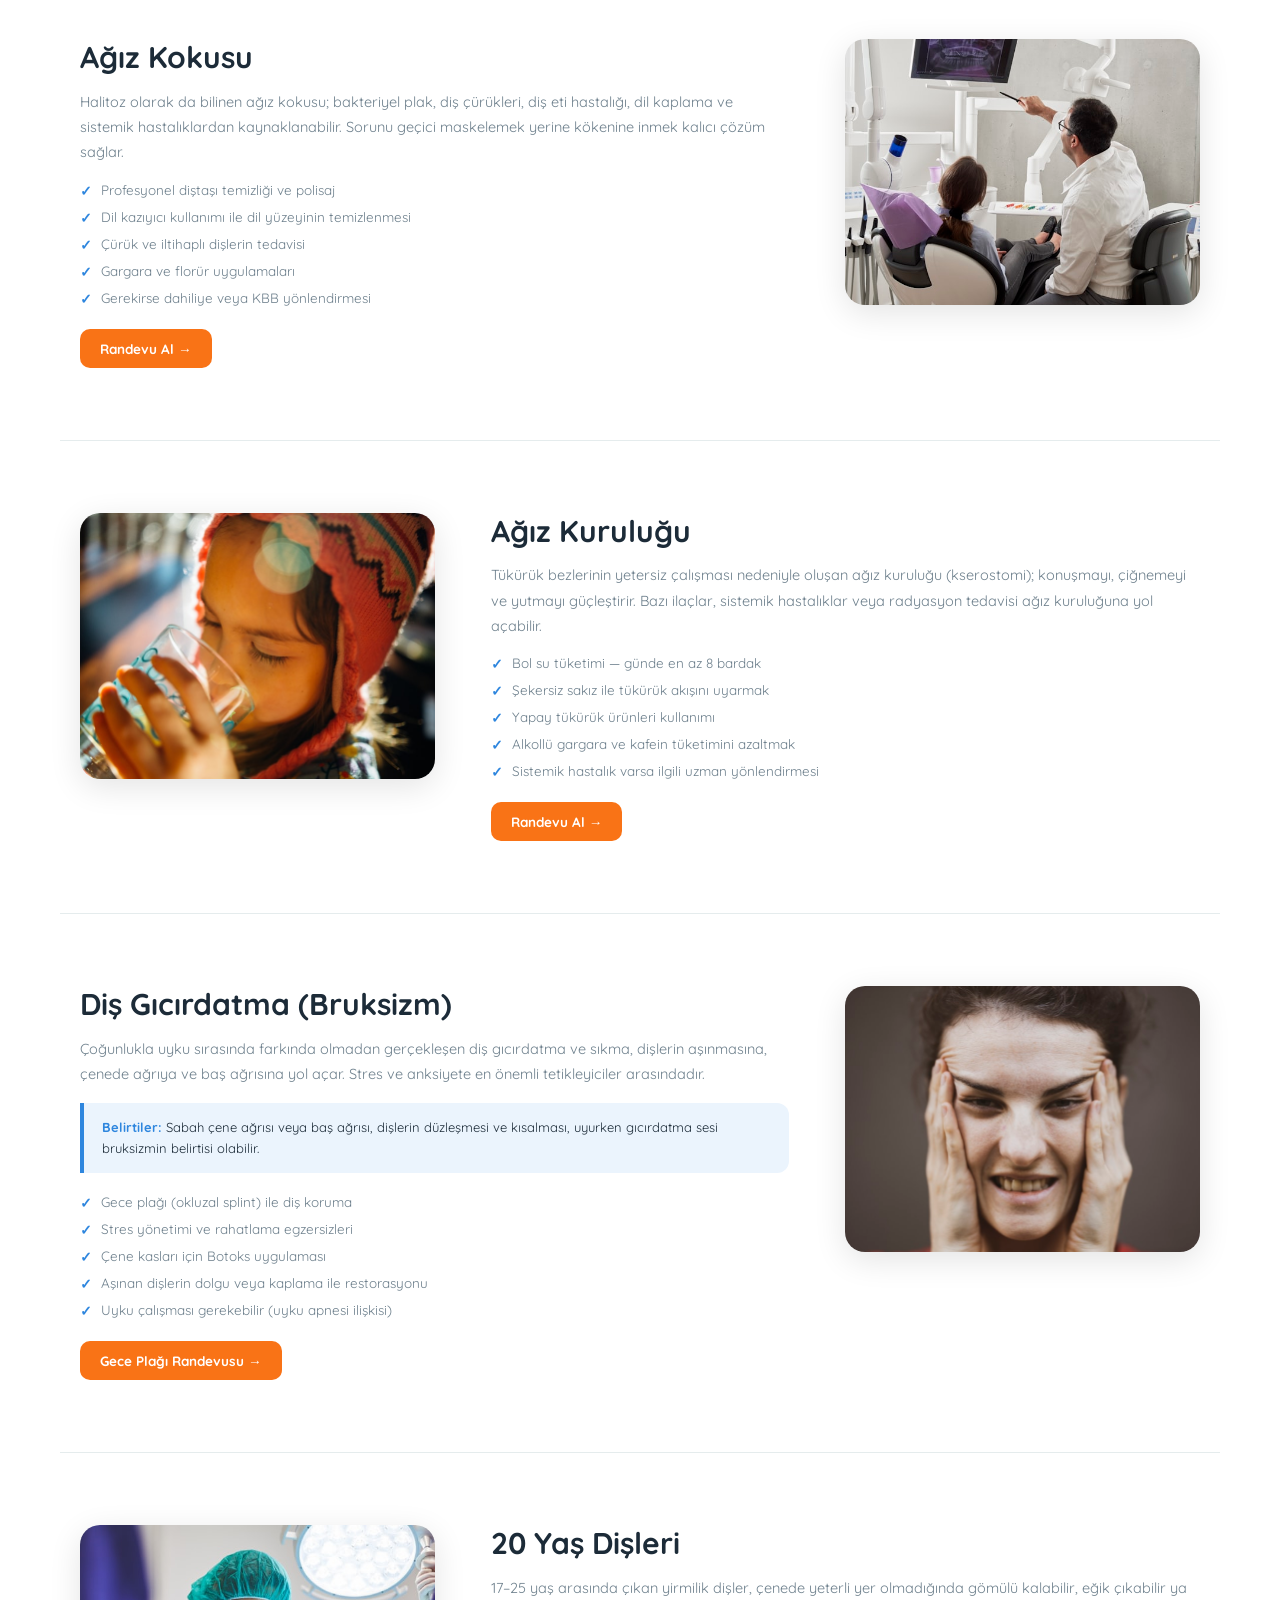
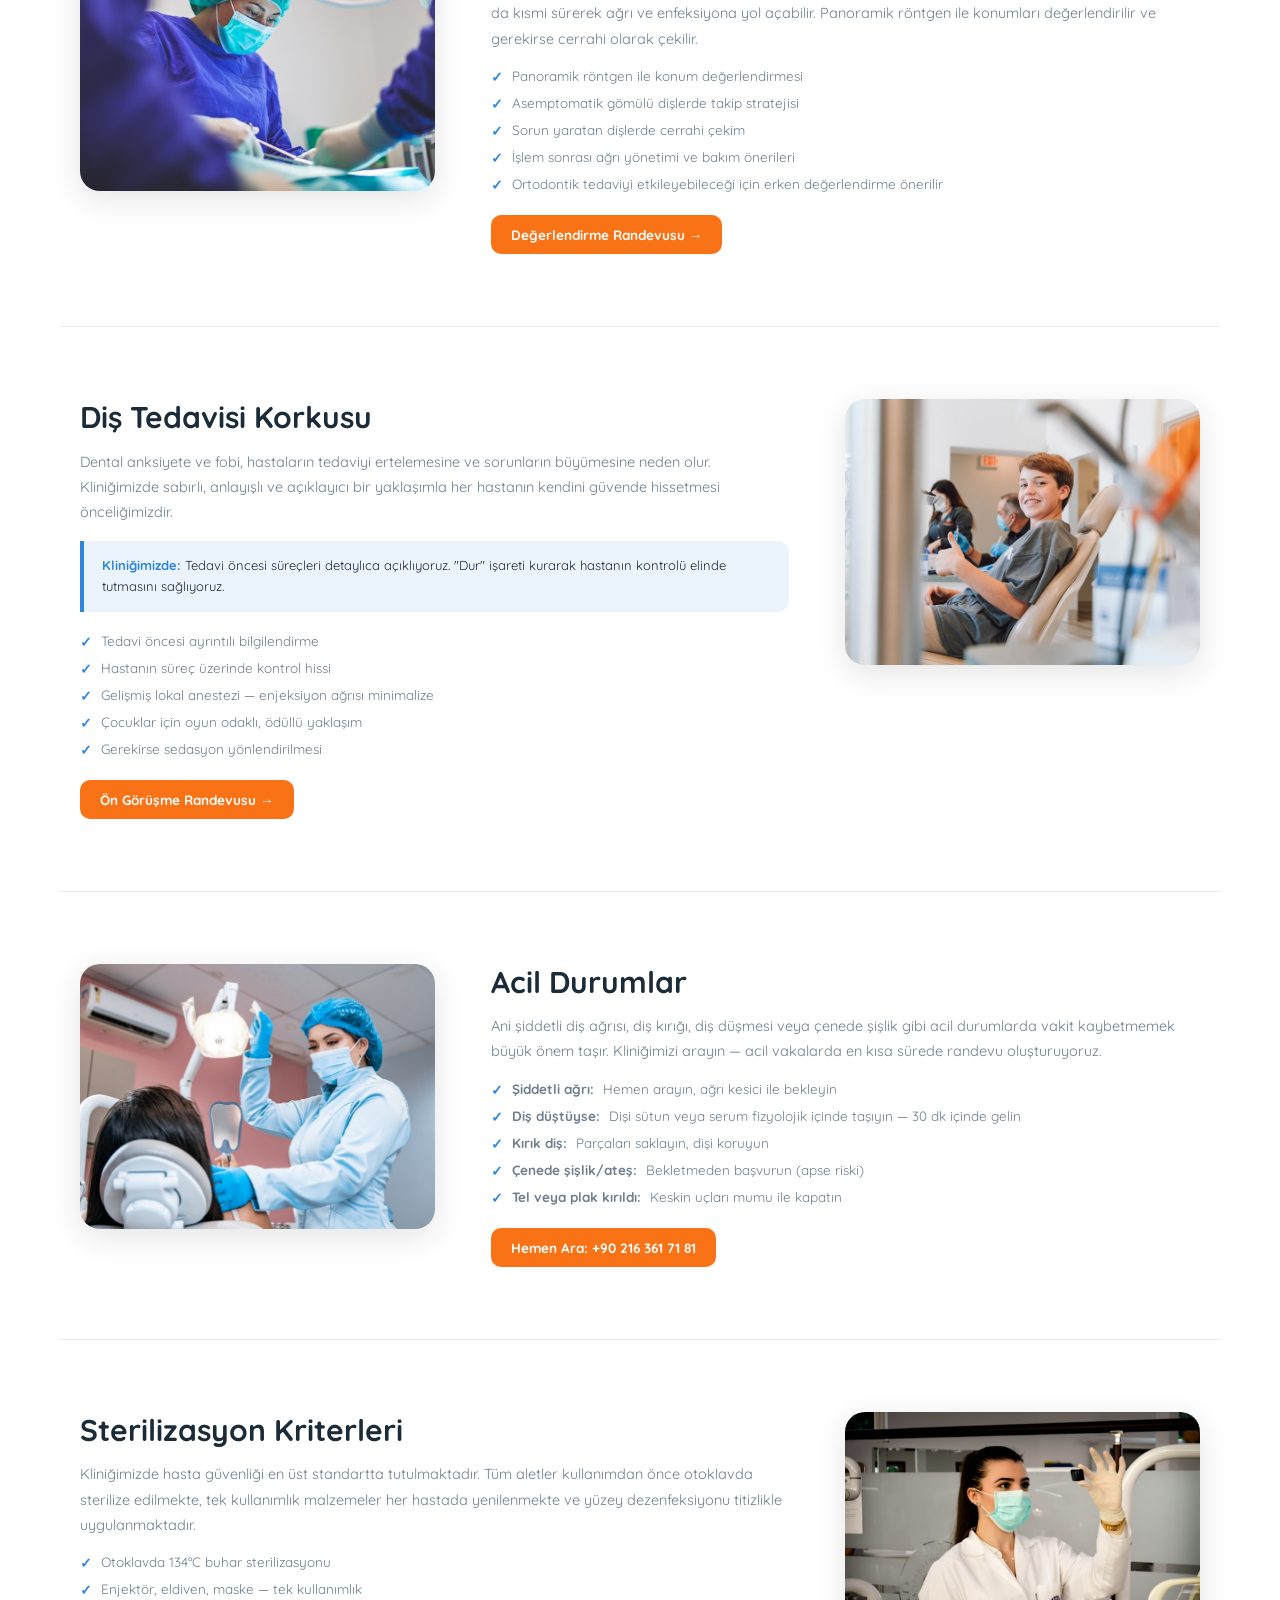
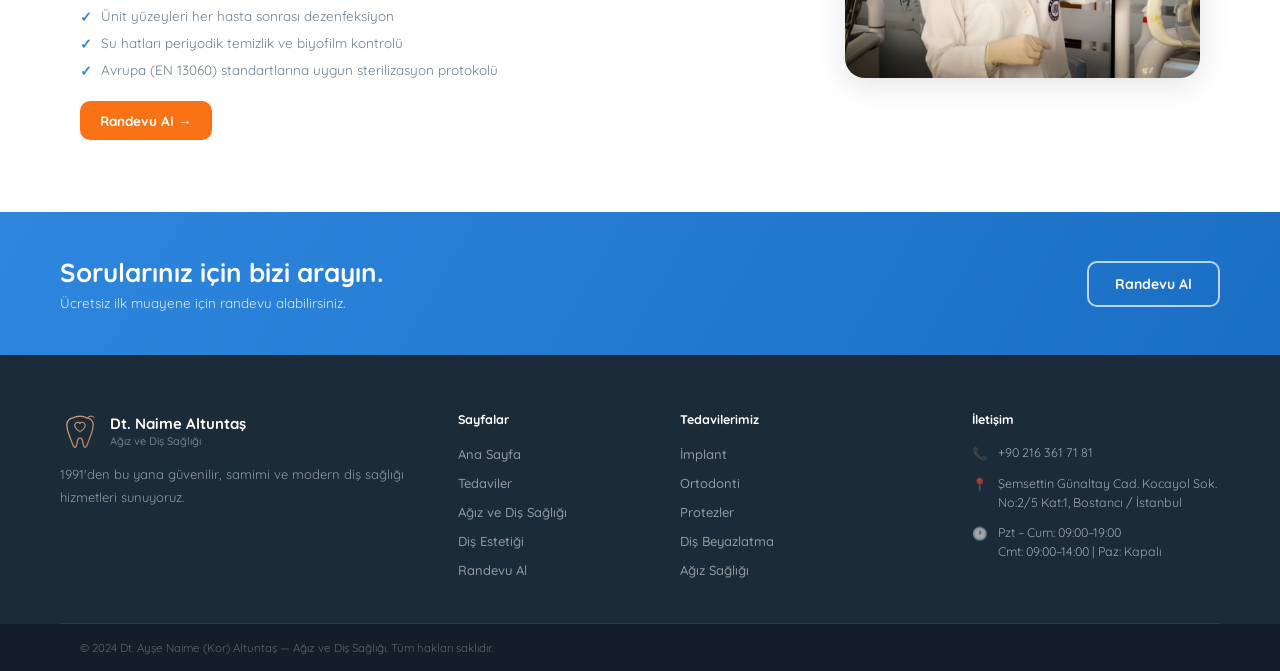
==== commit 171b02c2: "Replace non-Caucasian/irrelevant photos, add SVG logo, redesign topbar - Replaced 15 images that sho" ====
--- a/agiz-dis-sagligi.html
+++ b/agiz-dis-sagligi.html
@@ -20,9 +20,9 @@
       <svg width="14" height="14" viewBox="0 0 24 24" fill="white"><path d="M12 2C9.24 2 7 4.24 7 7c0 1.72.85 3.23 2.15 4.16C8.43 12.49 8 14.19 8 16c0 3.31 1.79 6 4 6s4-2.69 4-6c0-1.81-.43-3.51-1.15-4.84C16.15 10.23 17 8.72 17 7c0-2.76-2.24-5-5-5z"/></svg>
       Sağlıklı gülüşler için buradayız
     </span>
-    <a href="tel:+902163617181" class="topbar-phone">
-      <svg width="13" height="13" viewBox="0 0 24 24" fill="none" stroke="white" stroke-width="2.2"><path d="M22 16.92v3a2 2 0 01-2.18 2 19.79 19.79 0 01-8.63-3.07A19.5 19.5 0 013.07 9.81a19.79 19.79 0 01-3.07-8.67A2 2 0 012 .18h3a2 2 0 012 1.72c.127.96.361 1.903.7 2.81a2 2 0 01-.45 2.11L6.09 7.91a16 16 0 006 6l1.27-1.27a2 2 0 012.11-.45c.907.339 1.85.573 2.81.7A2 2 0 0122 16.92z"/></svg>
-      +90 216 361 71 81
+    <a href="tel:+902163617181" class="topbar-btn">
+      <svg width="13" height="13" viewBox="0 0 24 24" fill="none" stroke="currentColor" stroke-width="2.2"><path d="M22 16.92v3a2 2 0 01-2.18 2 19.79 19.79 0 01-8.63-3.07A19.5 19.5 0 013.07 9.81a19.79 19.79 0 01-3.07-8.67A2 2 0 012 .18h3a2 2 0 012 1.72c.127.96.361 1.903.7 2.81a2 2 0 01-.45 2.11L6.09 7.91a16 16 0 006 6l1.27-1.27a2 2 0 012.11-.45c.907.339 1.85.573 2.81.7A2 2 0 0122 16.92z"/></svg>
+      Bizi Arayın
     </a>
   </div>
 </div>
@@ -30,7 +30,7 @@
 <div class="nav-shell">
   <nav>
     <a href="index.html" class="logo">
-      <div class="logo-ico"><img src="images/logo-icon.png" alt="Logo"></div>
+      <div class="logo-ico"><img src="images/logo-icon.svg" alt="Logo"></div>
       <div><div class="logo-name">Dt. Naime Altuntaş</div><div class="logo-sub">Ağız ve Diş Sağlığı</div></div>
     </a>
     <ul class="nav-ul">
@@ -98,7 +98,7 @@
   <!-- AĞIZ VE DİŞ BAKIMI -->
   <div class="treat-section fu" id="agiz-dis-bakimi">
     <div class="ts-img">
-      <img src="images/photo-1607962837359-5e7e89f86776.jpg" alt="Ağız ve Diş Bakımı">
+      <img src="images/photo-1606811971618-4486d14f3f99.jpg" alt="Ağız ve Diş Bakımı">
     </div>
     <div class="ts-body">
       <h2>Ağız ve Diş Bakımı</h2>
@@ -169,7 +169,7 @@
       <a href="index.html#iletisim" class="ts-cta">Acil Randevu →</a>
     </div>
     <div class="ts-img">
-      <img src="images/photo-1612349317150-e413f6a5b16d.jpg" alt="Diş Kırığı">
+      <img src="images/photo-1670250721717-889b17349fc4.jpg" alt="Diş Kırığı">
     </div>
   </div>
 
@@ -215,7 +215,7 @@
   <!-- AĞIZ KURULUGU -->
   <div class="treat-section fu" id="agiz-kurulugu">
     <div class="ts-img">
-      <img src="images/photo-1559757148-5c350d0d3c56.jpg" alt="Ağız Kuruluğu">
+      <img src="images/photo-1529079337819-f6d0024bd364.jpg" alt="Ağız Kuruluğu">
     </div>
     <div class="ts-body">
       <h2>Ağız Kuruluğu</h2>
@@ -247,7 +247,7 @@
       <a href="index.html#iletisim" class="ts-cta">Gece Plağı Randevusu →</a>
     </div>
     <div class="ts-img">
-      <img src="images/photo-1607619056574-7b8d3ee536b2.jpg" alt="Diş Gıcırdatma">
+      <img src="images/photo-1583330618332-d1cc2fab8936.jpg" alt="Diş Gıcırdatma">
     </div>
   </div>
 
@@ -286,14 +286,14 @@
       <a href="index.html#iletisim" class="ts-cta">Ön Görüşme Randevusu →</a>
     </div>
     <div class="ts-img">
-      <img src="images/photo-1516627145497-ae6968895b74.jpg" alt="Diş Tedavisi Korkusu">
+      <img src="images/photo-1631051103633-24959376b92d.jpg" alt="Diş Tedavisi Korkusu">
     </div>
   </div>
 
   <!-- ACİL DURUMLAR -->
   <div class="treat-section fu" id="acil-durumlar">
     <div class="ts-img">
-      <img src="images/photo-1576091160399-112ba8d25d1d.jpg" alt="Acil Diş Durumu">
+      <img src="images/photo-1681939282781-341ac4f61996.jpg" alt="Acil Diş Durumu">
     </div>
     <div class="ts-body">
       <h2>Acil Durumlar</h2>
@@ -324,7 +324,7 @@
       <a href="index.html#iletisim" class="ts-cta">Randevu Al →</a>
     </div>
     <div class="ts-img">
-      <img src="images/photo-1559757175-0eb30cd8c063.jpg" alt="Sterilizasyon">
+      <img src="images/photo-1527613426441-4da17471b66d.jpg" alt="Sterilizasyon">
     </div>
   </div>
 
@@ -344,7 +344,7 @@
   <div class="foot-in">
     <div>
       <a href="index.html" class="logo">
-        <div class="logo-ico"><img src="images/logo-icon.png" alt="Logo"></div>
+        <div class="logo-ico"><img src="images/logo-icon.svg" alt="Logo"></div>
         <div><div class="logo-name" style="color:#fff">Dt. Naime Altuntaş</div><div class="logo-sub">Ağız ve Diş Sağlığı</div></div>
       </a>
       <p class="foot-desc">1991'den bu yana güvenilir, samimi ve modern diş sağlığı hizmetleri sunuyoruz.</p>
--- a/style.css
+++ b/style.css
@@ -23,10 +23,11 @@
 body{font-family:'Quicksand',sans-serif;color:var(--txt);background:#fff;overflow-x:hidden}
 
 /* ── TOP BAR ── */
-.topbar{background:var(--teal);padding:9px 20px}
+.topbar{background:var(--teal);padding:14px 20px}
 .topbar-in{max-width:1160px;margin:0 auto;display:flex;align-items:center;justify-content:space-between;gap:12px}
-.topbar-left{font-size:12.5px;font-weight:600;color:#fff;display:flex;align-items:center;gap:6px}
-.topbar-phone{color:#fff;text-decoration:none;display:flex;align-items:center;gap:6px;font-size:12.5px;font-weight:600;white-space:nowrap}
+.topbar-left{font-size:13px;font-weight:600;color:#fff;display:flex;align-items:center;gap:7px}
+.topbar-btn{color:var(--teal);background:#fff;text-decoration:none;display:inline-flex;align-items:center;gap:6px;font-size:12.5px;font-weight:700;white-space:nowrap;padding:6px 16px;border-radius:20px;transition:background .2s,transform .15s}
+.topbar-btn:hover{background:#dceefb;transform:translateY(-1px)}
 
 /* ── NAV ── */
 .nav-shell{background:#fff;box-shadow:0 1px 8px rgba(0,0,0,.07);position:sticky;top:0;z-index:900}
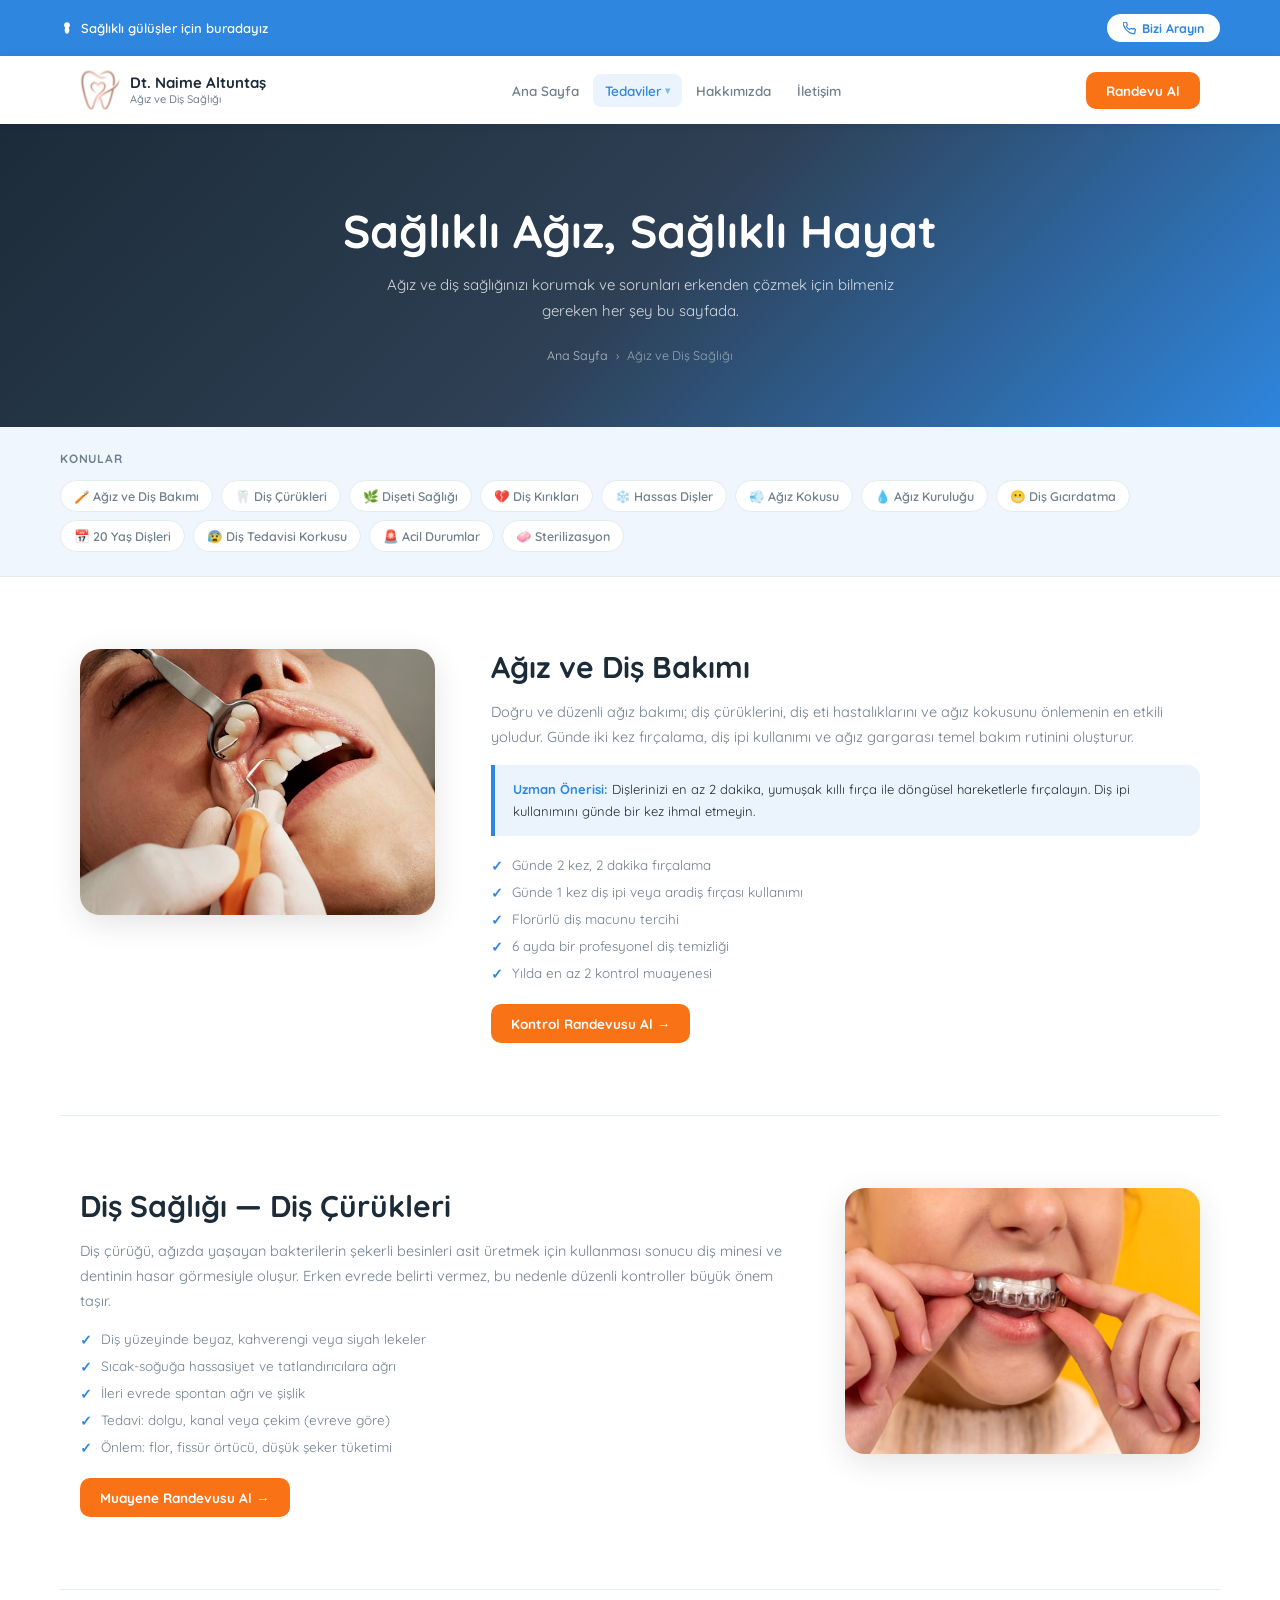
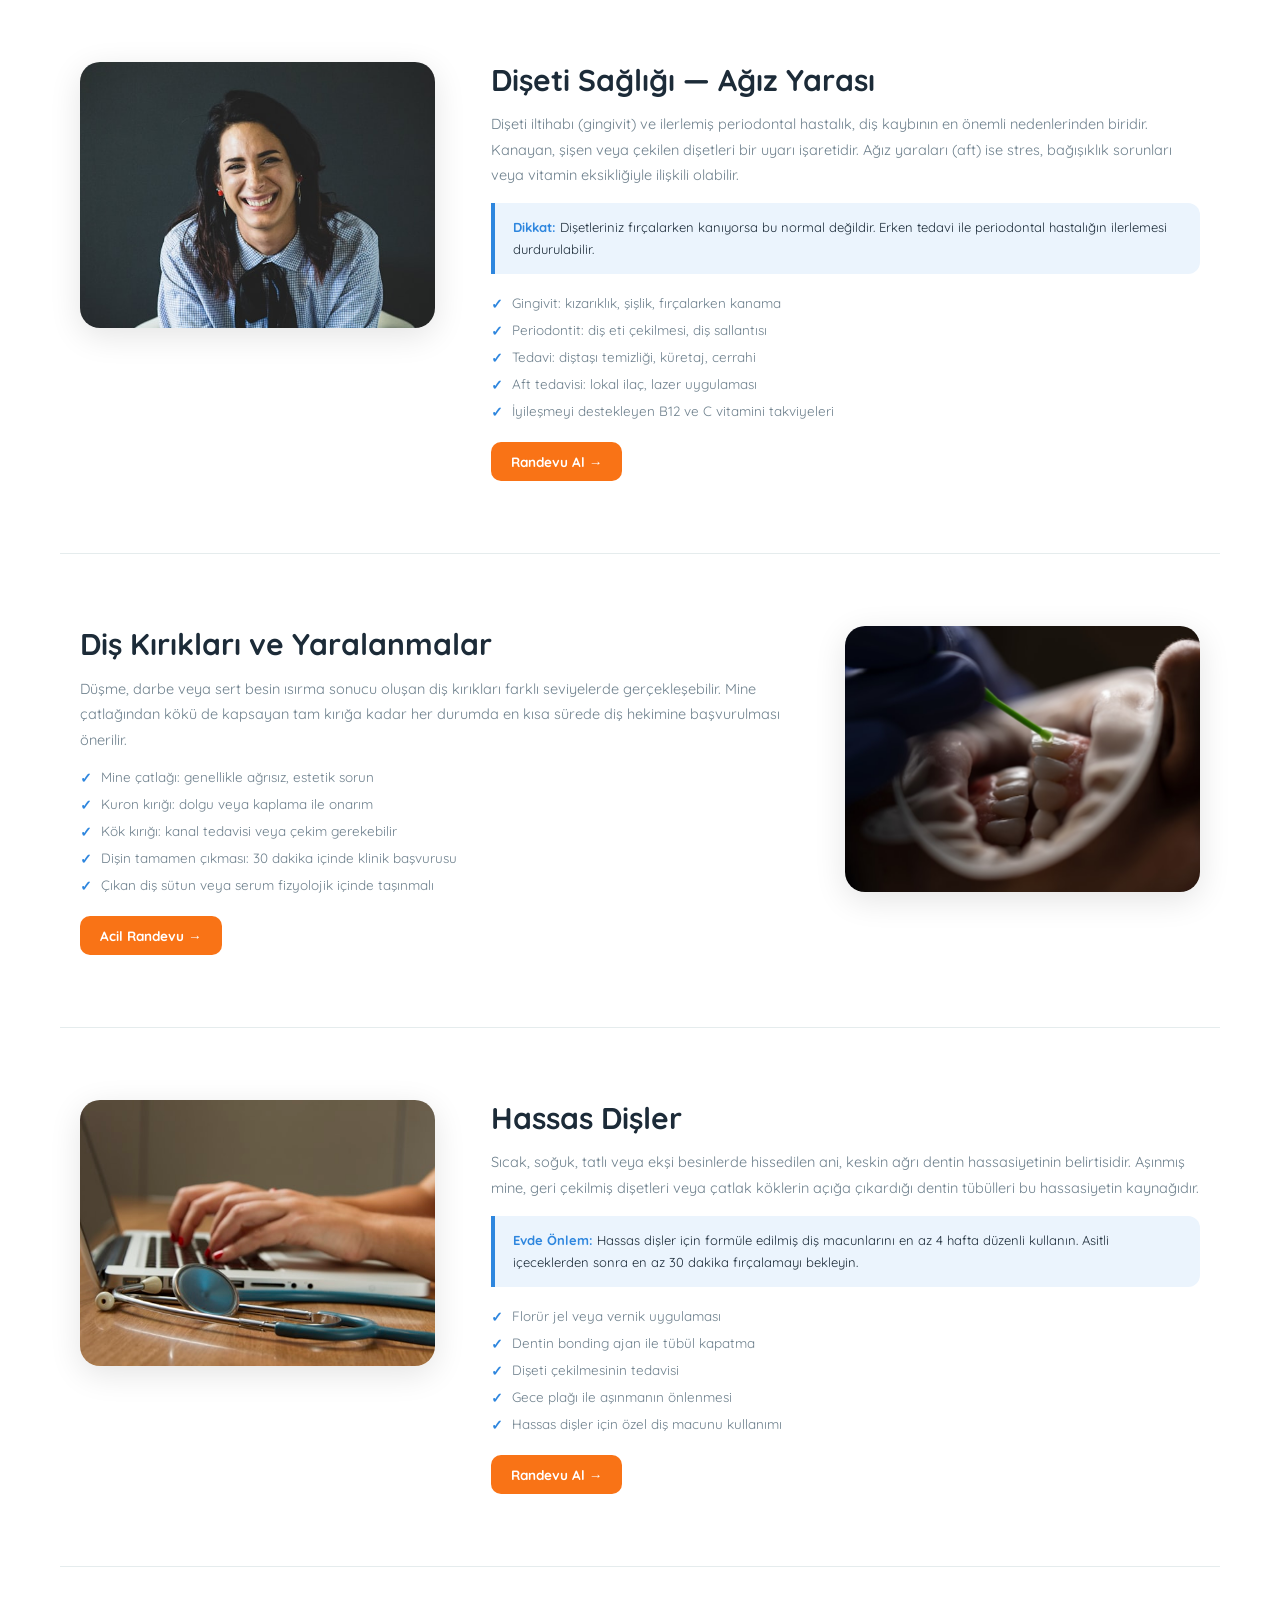
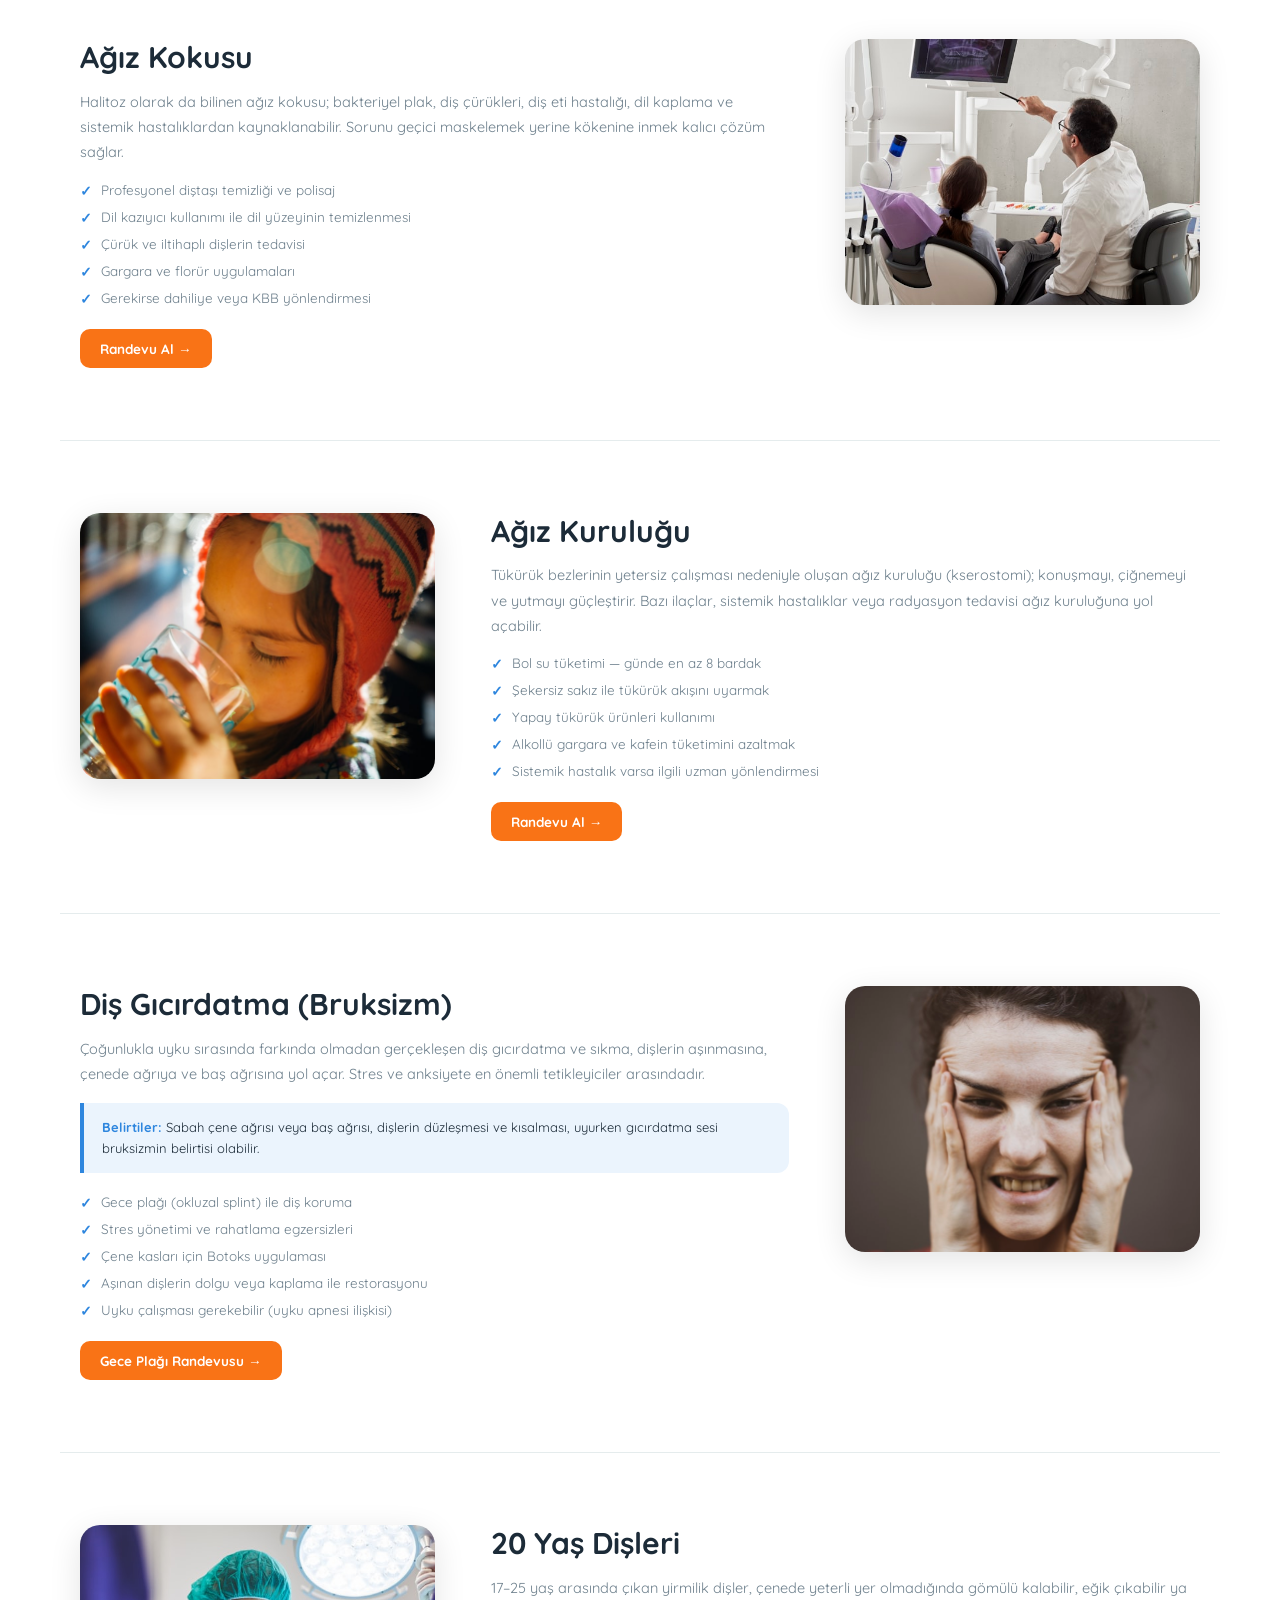
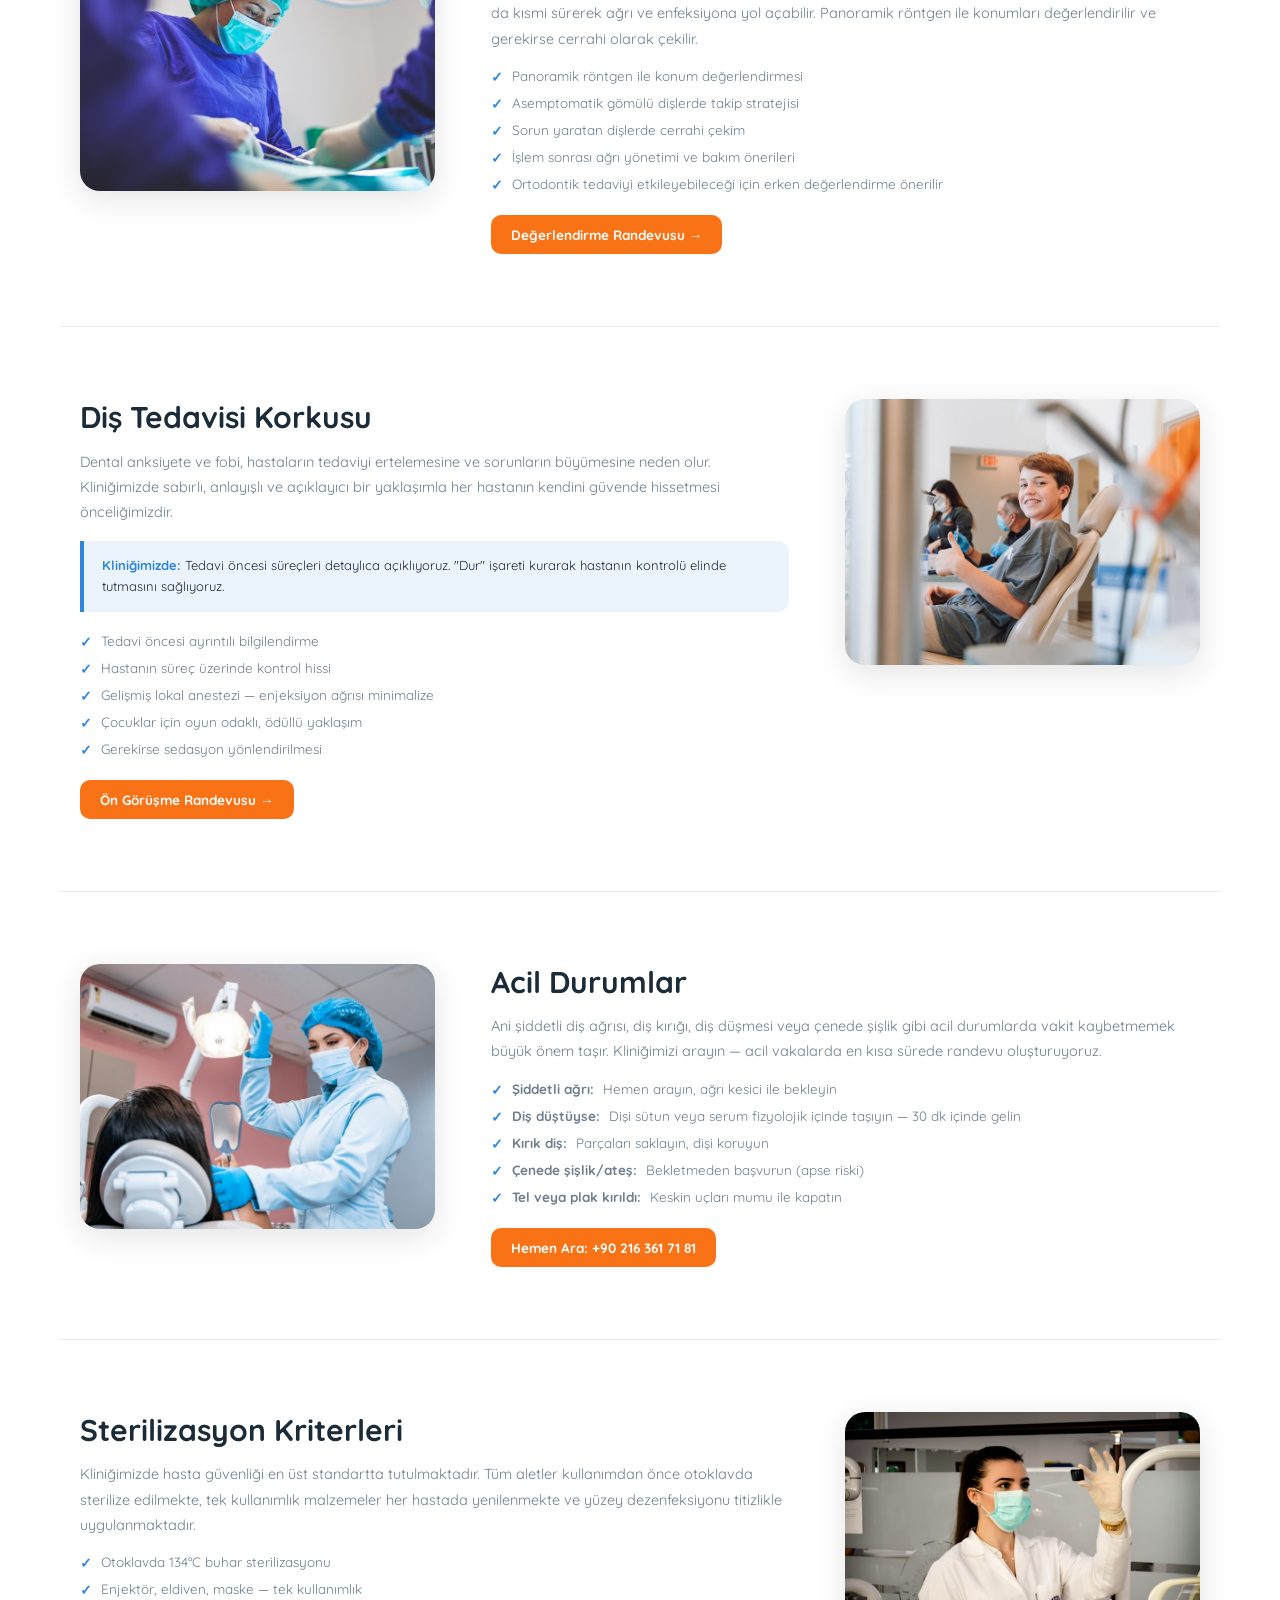
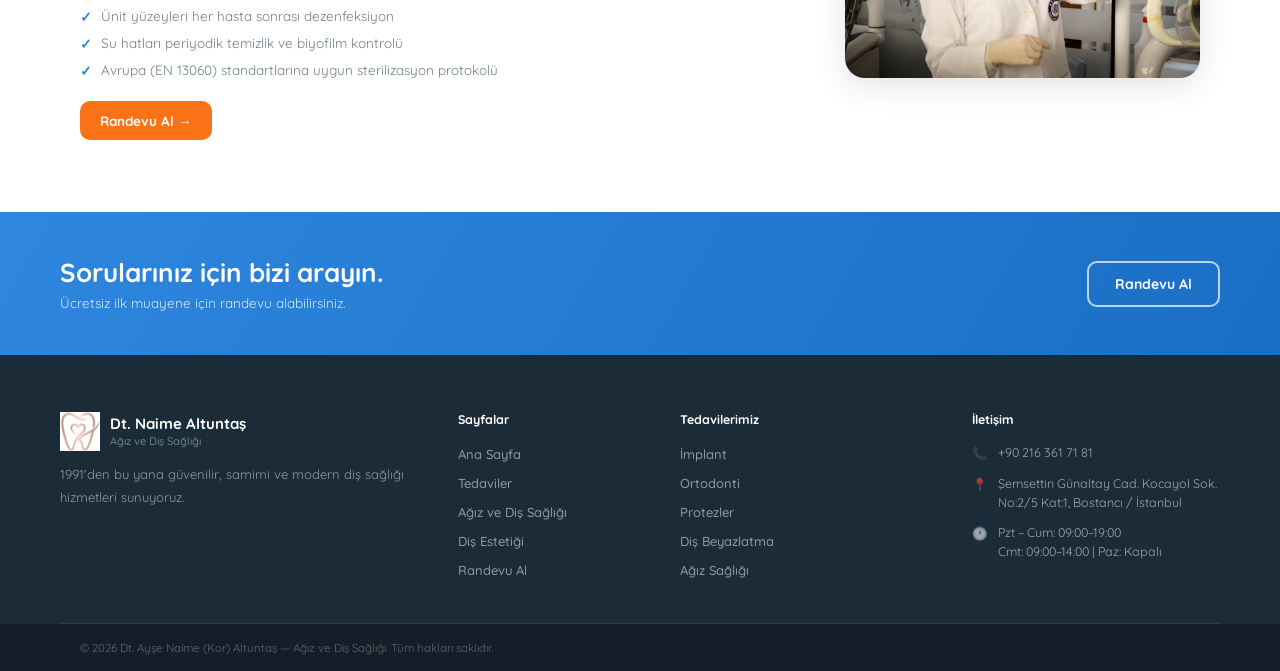
==== commit d8fee6ba: "Use real brand SVG as logo and favicon, update copyright to 2026 - Replace hand-crafted logo-icon.sv" ====
--- a/agiz-dis-sagligi.html
+++ b/agiz-dis-sagligi.html
@@ -8,7 +8,8 @@
 <link rel="preconnect" href="https://fonts.gstatic.com" crossorigin>
 <link href="https://fonts.googleapis.com/css2?family=Quicksand:wght@300;400;500;600;700&display=swap" rel="stylesheet">
 <link rel="stylesheet" href="style.css">
-<link rel="icon" type="image/png" sizes="32x32" href="favicon-32.png">
+<link rel="icon" type="image/svg+xml" href="images/logo-icon.svg">
+    <link rel="icon" type="image/png" sizes="32x32" href="favicon-32.png">
 <link rel="icon" type="image/png" href="favicon.png">
 <link rel="apple-touch-icon" href="favicon-180.png">
 </head>
@@ -379,7 +380,7 @@
 </footer>
 <div class="foot-bar">
   <div class="foot-bot">
-    <span>© 2024 Dt. Ayşe Naime (Kor) Altuntaş — Ağız ve Diş Sağlığı. Tüm hakları saklıdır.</span></span>
+    <span>© 2026 Dt. Ayşe Naime (Kor) Altuntaş — Ağız ve Diş Sağlığı. Tüm hakları saklıdır.</span></span>
   </div>
 </div>
 
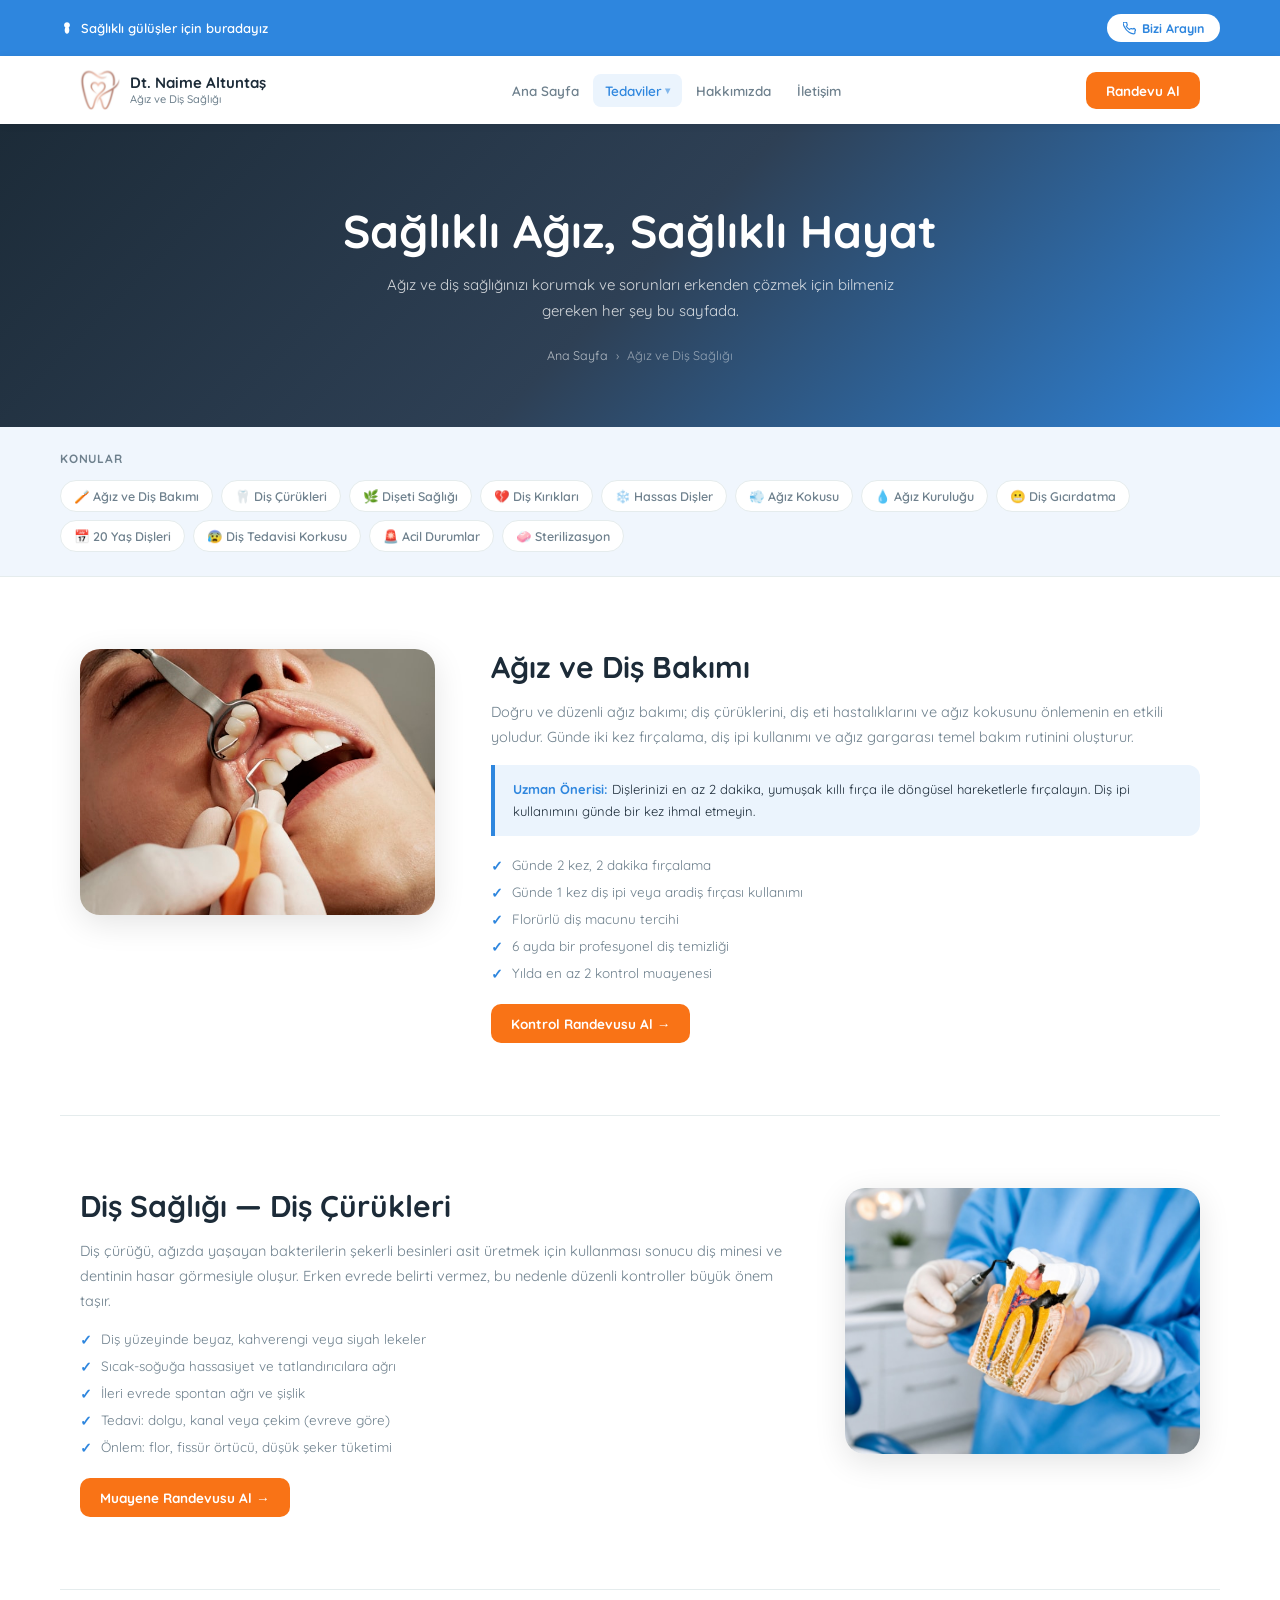
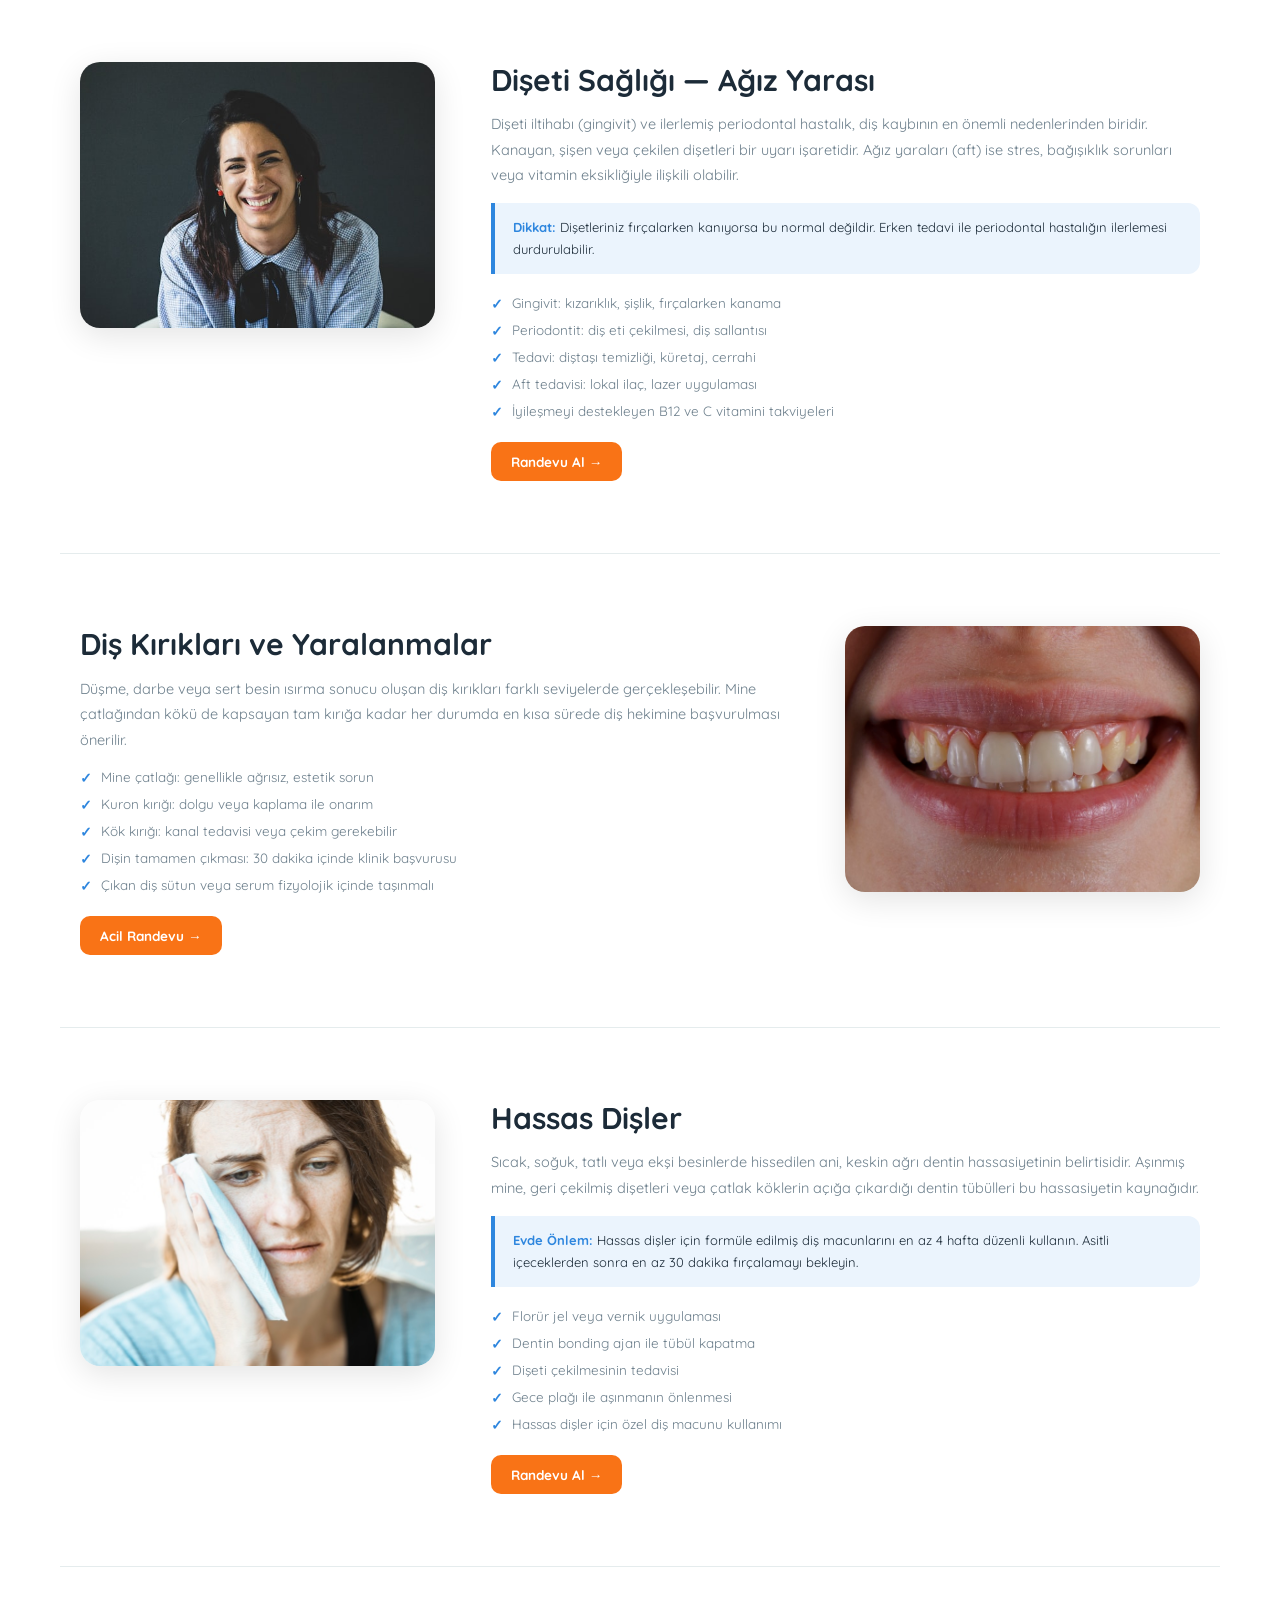
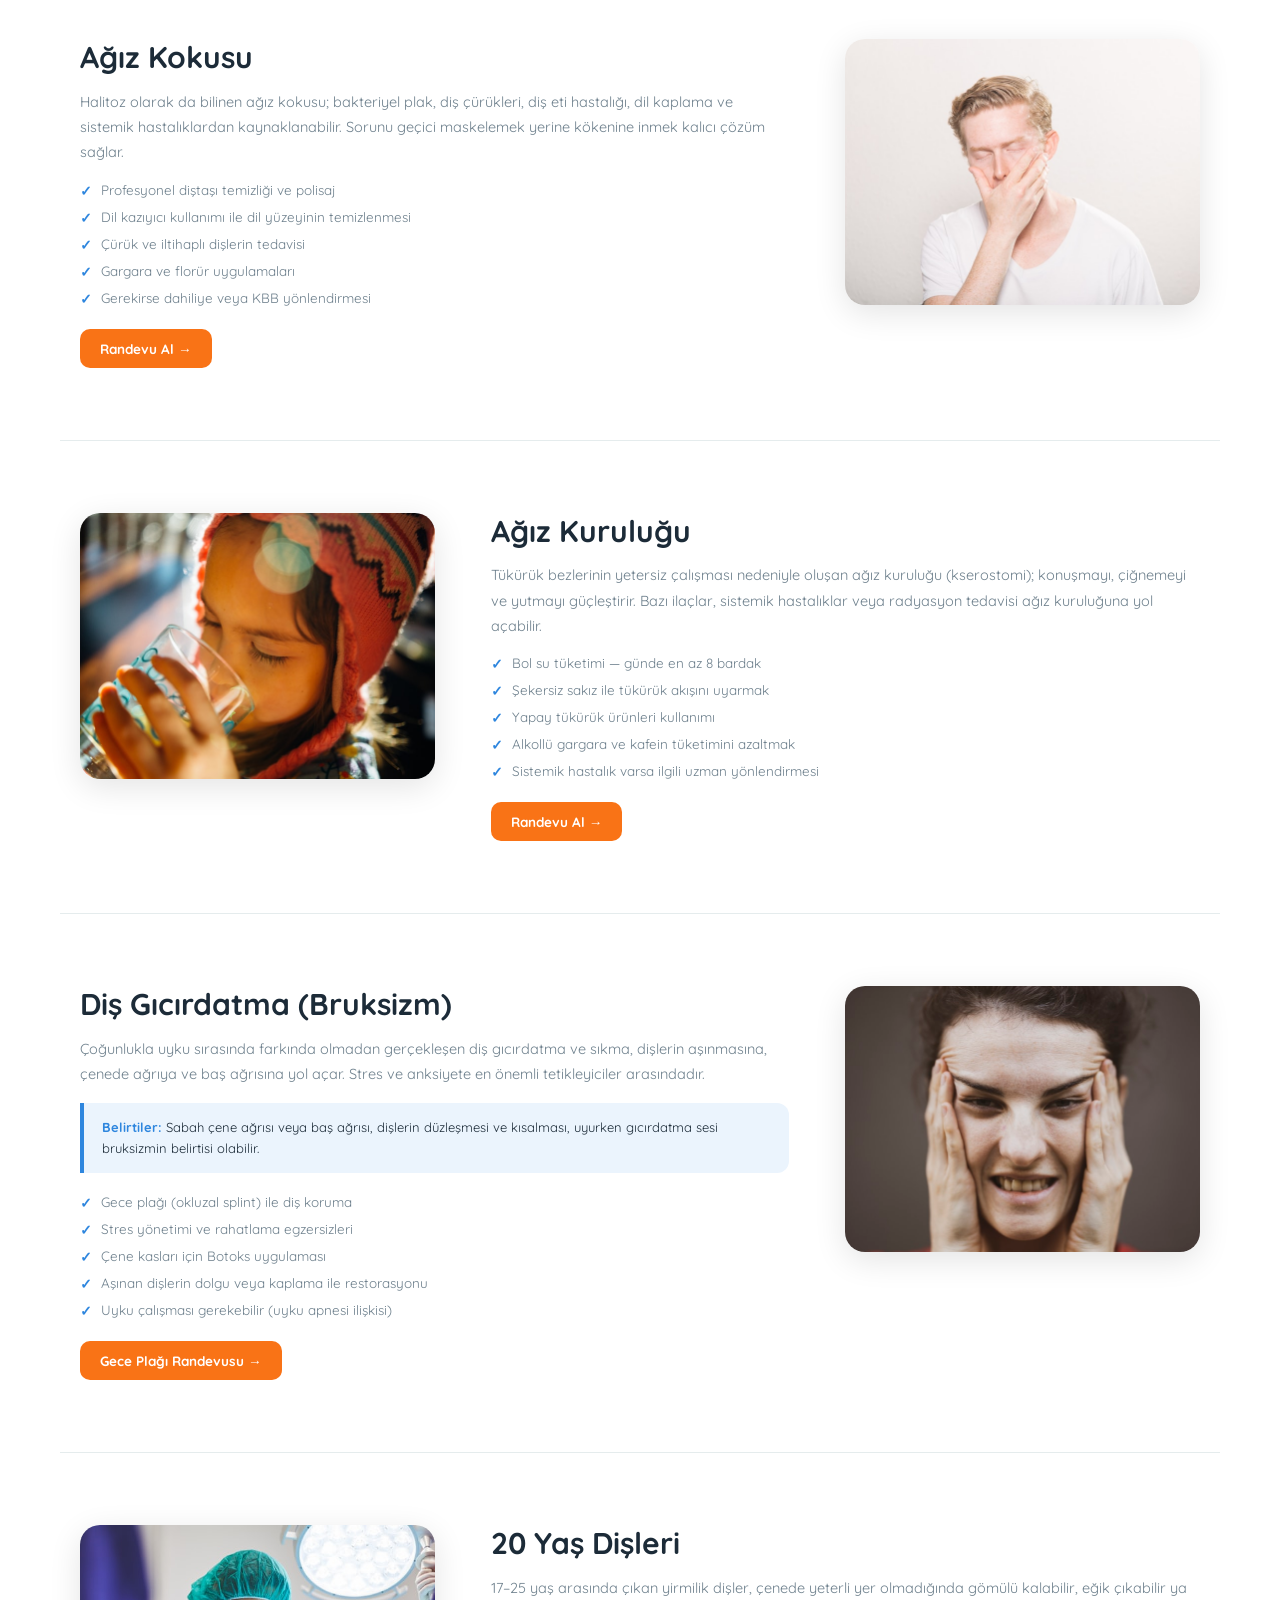
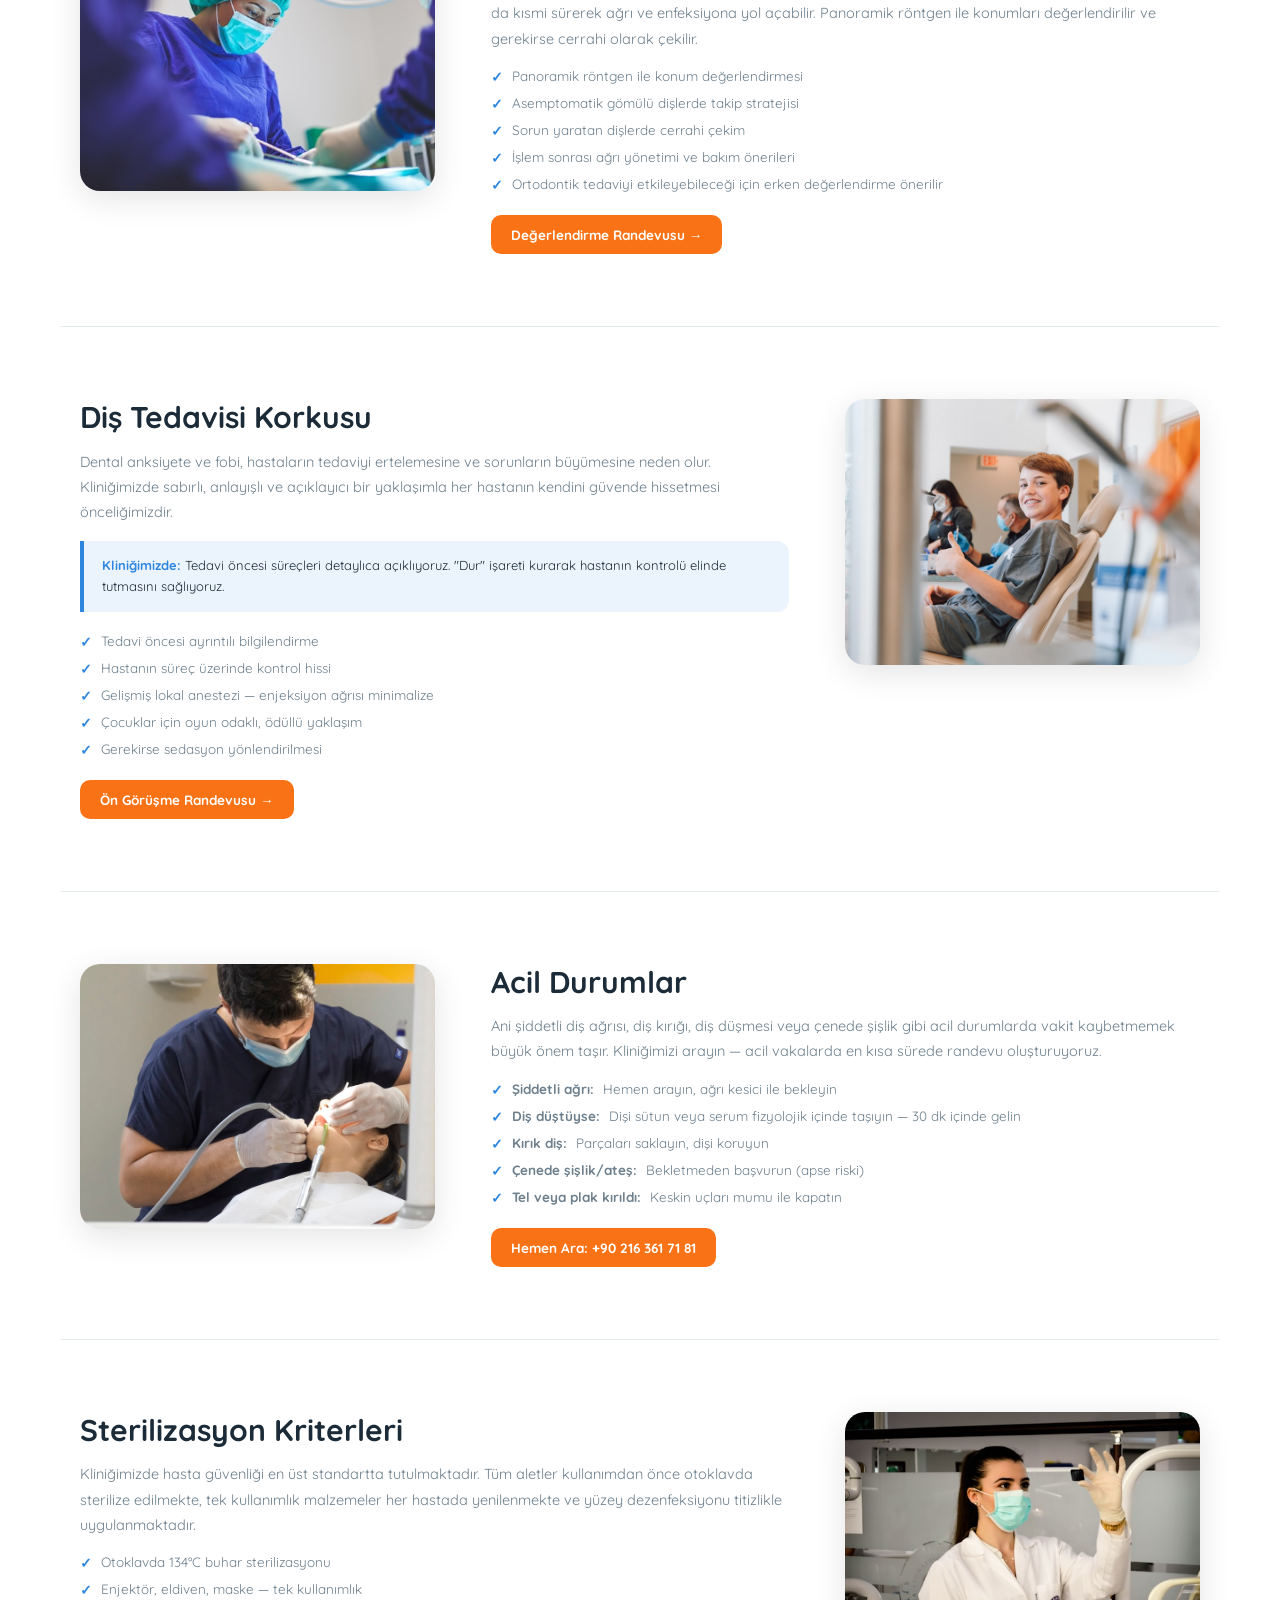
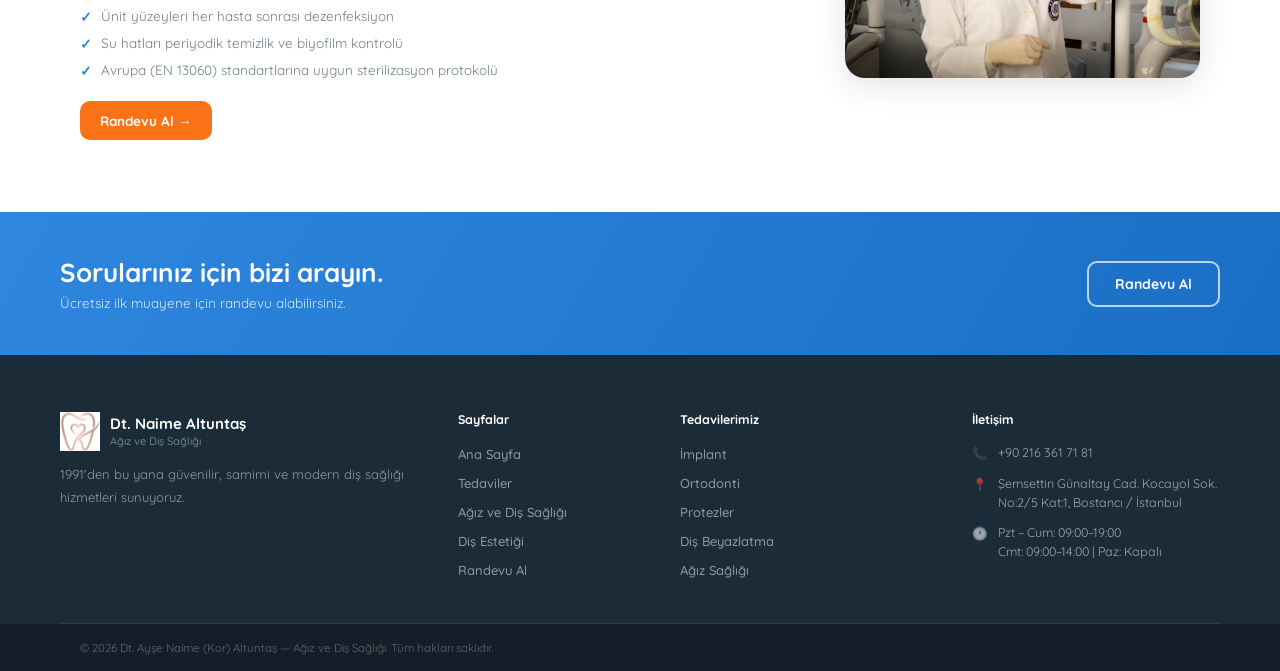
==== commit 80052524: "Replace 9 photos with content-appropriate Caucasian imagery - Hero: woman laughing → 3-generation fa" ====
--- a/agiz-dis-sagligi.html
+++ b/agiz-dis-sagligi.html
@@ -131,7 +131,7 @@
       <a href="index.html#iletisim" class="ts-cta">Muayene Randevusu Al →</a>
     </div>
     <div class="ts-img">
-      <img src="images/photo-1609840114035-3c981b782dfe.jpg" alt="Diş Çürükleri">
+      <img src="images/photo-1777793389944-f7165259a05c.jpg" alt="Diş Çürükleri">
     </div>
   </div>
 
@@ -170,14 +170,14 @@
       <a href="index.html#iletisim" class="ts-cta">Acil Randevu →</a>
     </div>
     <div class="ts-img">
-      <img src="images/photo-1670250721717-889b17349fc4.jpg" alt="Diş Kırığı">
+      <img src="images/photo-1663182245833-7dd667277043.jpg" alt="Diş Kırığı">
     </div>
   </div>
 
   <!-- HASSAS DİŞLER -->
   <div class="treat-section fu" id="hassas-disler">
     <div class="ts-img">
-      <img src="images/photo-1576091160550-2173dba999ef.jpg" alt="Hassas Dişler">
+      <img src="images/photo-1602932213623-cc17e9541bb4.jpg" alt="Hassas Dişler">
     </div>
     <div class="ts-body">
       <h2>Hassas Dişler</h2>
@@ -209,7 +209,7 @@
       <a href="index.html#iletisim" class="ts-cta">Randevu Al →</a>
     </div>
     <div class="ts-img">
-      <img src="images/photo-1606811841689-23dfddce3e95.jpg" alt="Ağız Kokusu Tedavisi">
+      <img src="images/photo-1527167484260-43ca4f1cc204.jpg" alt="Ağız Kokusu Tedavisi">
     </div>
   </div>
 
@@ -294,7 +294,7 @@
   <!-- ACİL DURUMLAR -->
   <div class="treat-section fu" id="acil-durumlar">
     <div class="ts-img">
-      <img src="images/photo-1681939282781-341ac4f61996.jpg" alt="Acil Diş Durumu">
+      <img src="images/photo-1657470179447-0f5aa16daa91.jpg" alt="Acil Diş Durumu">
     </div>
     <div class="ts-body">
       <h2>Acil Durumlar</h2>
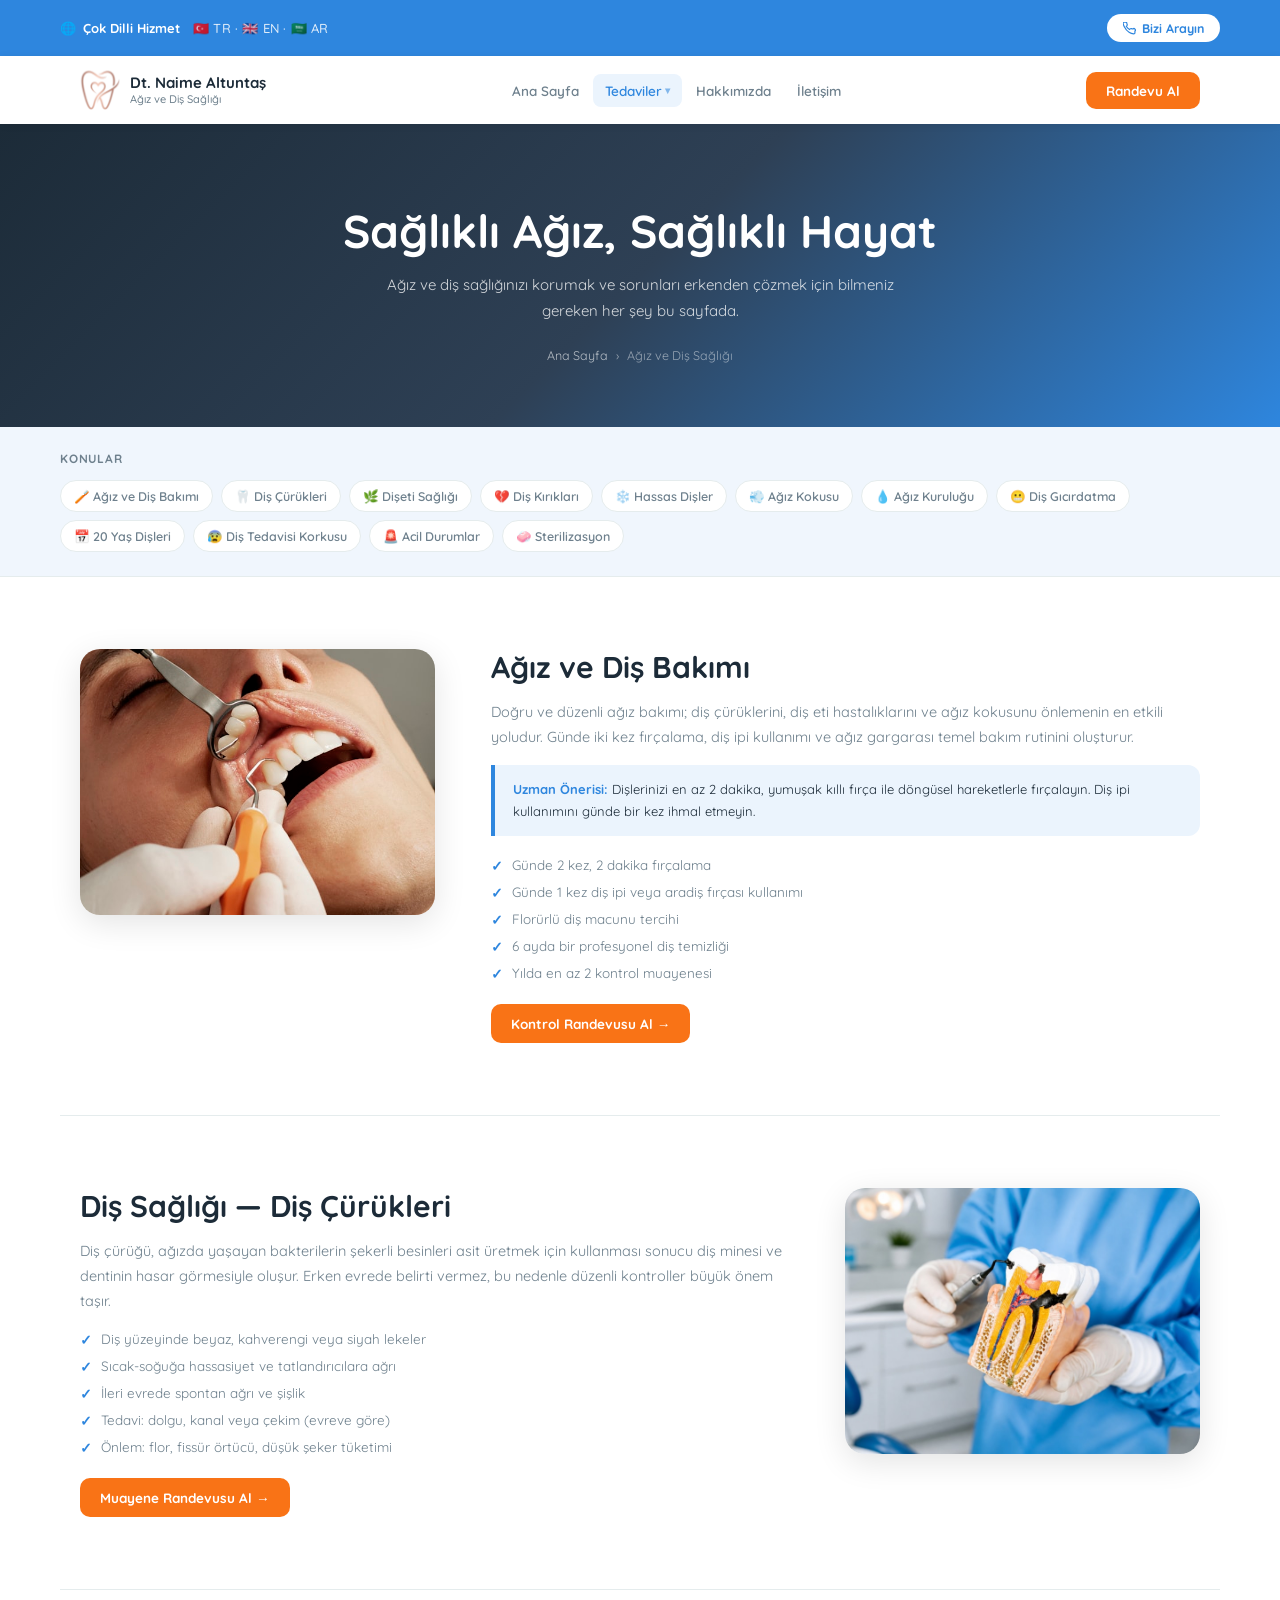
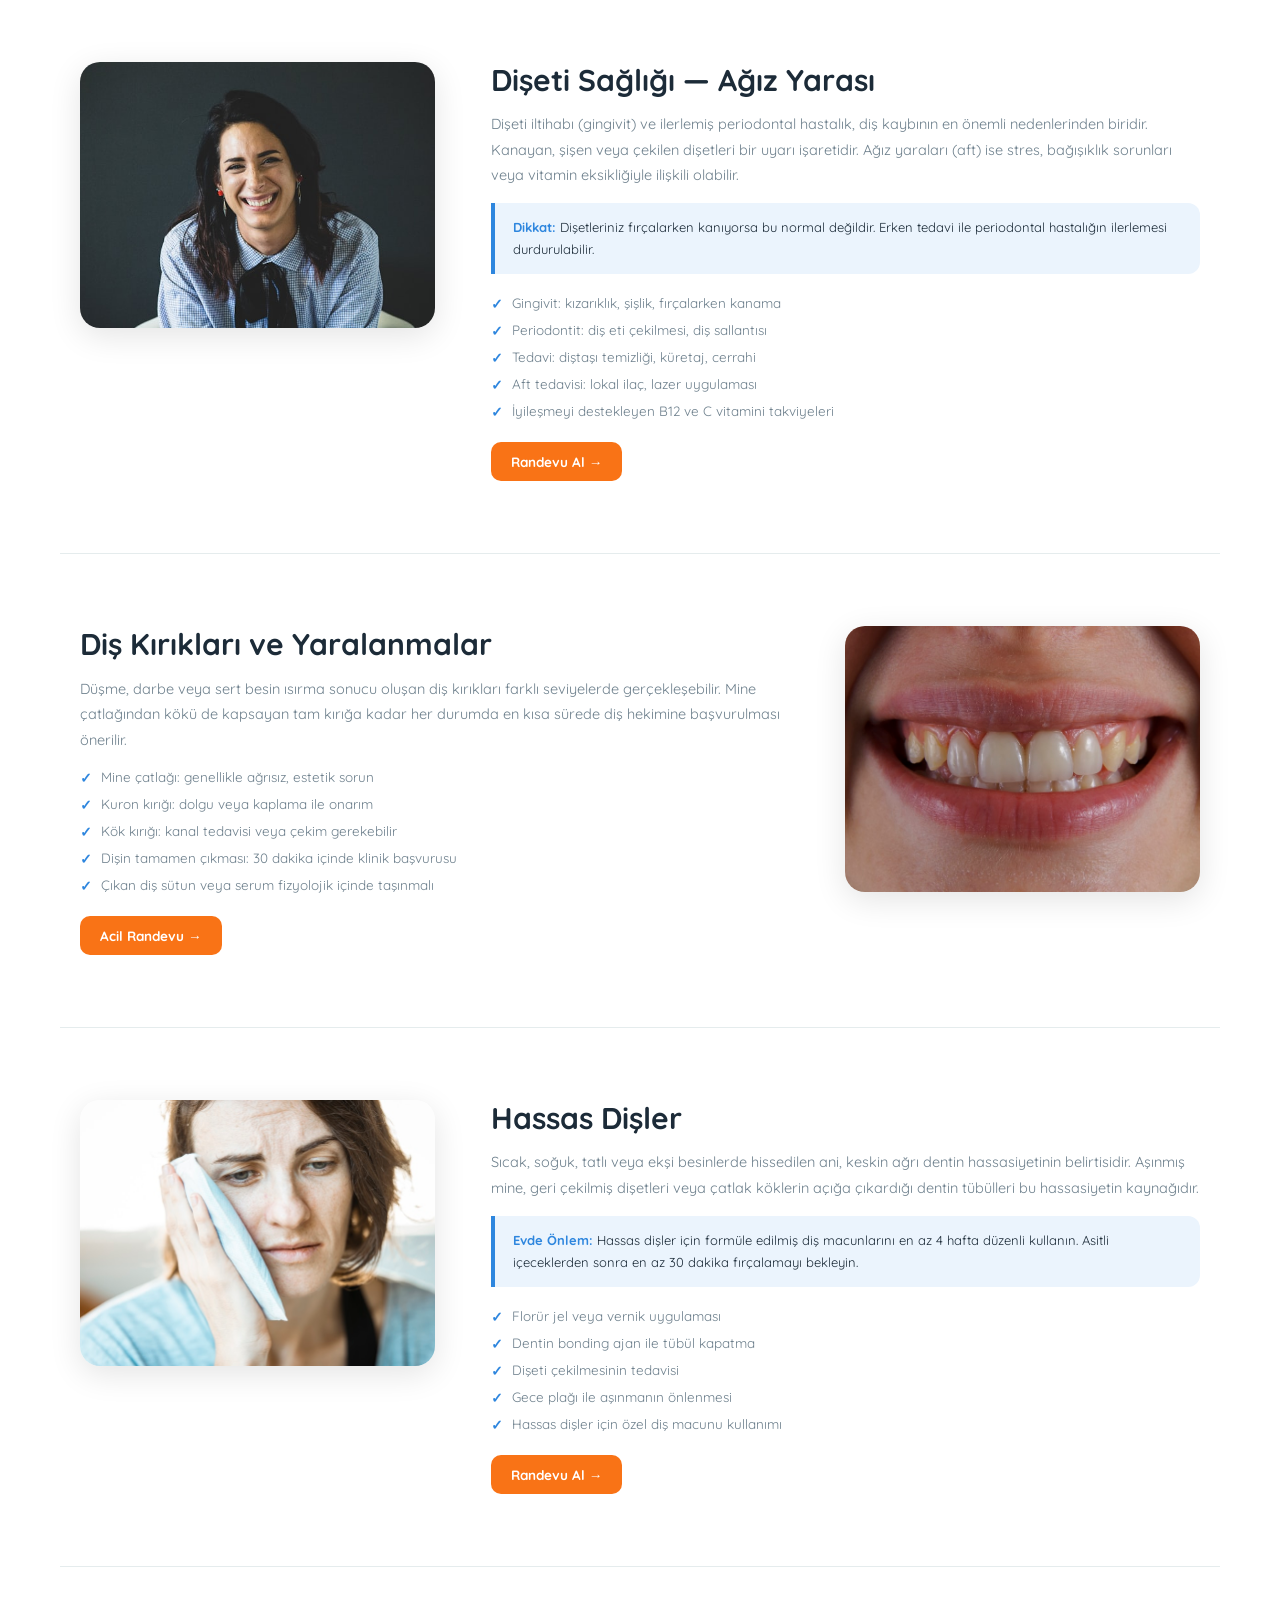
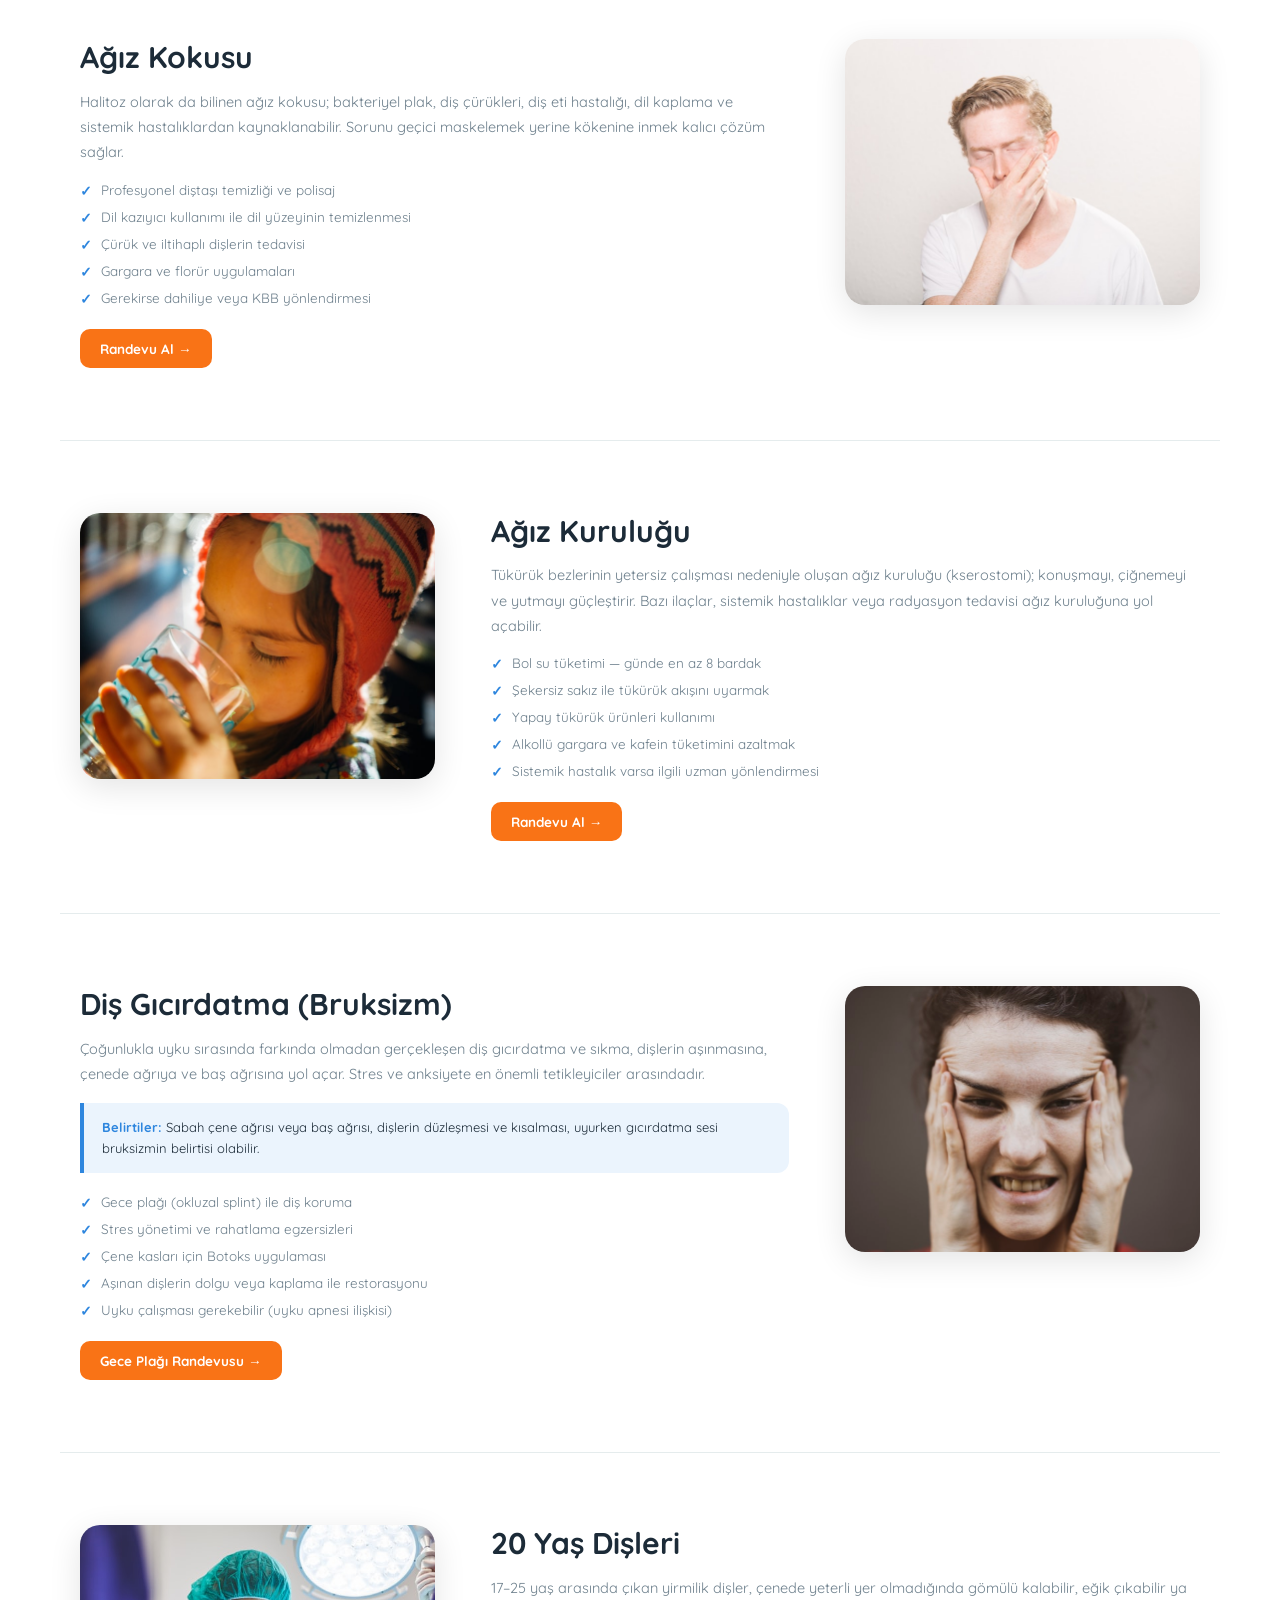
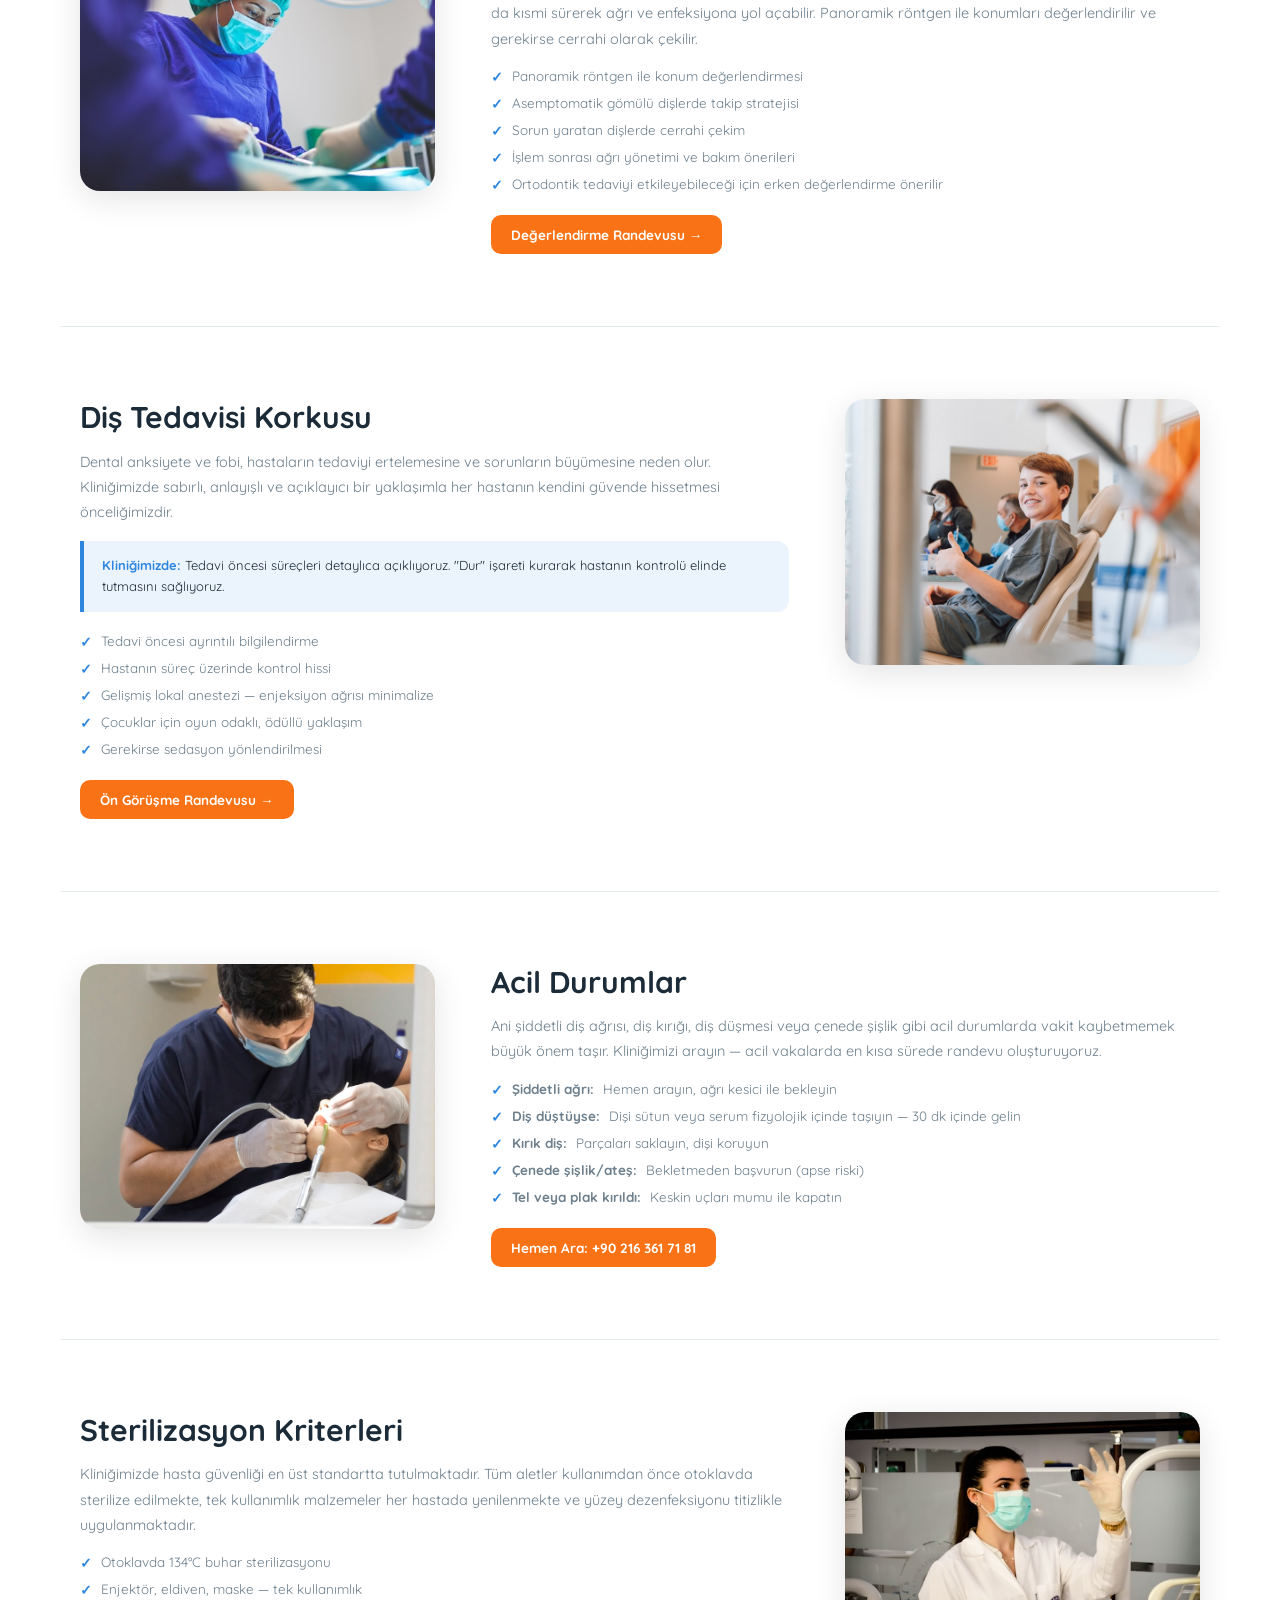
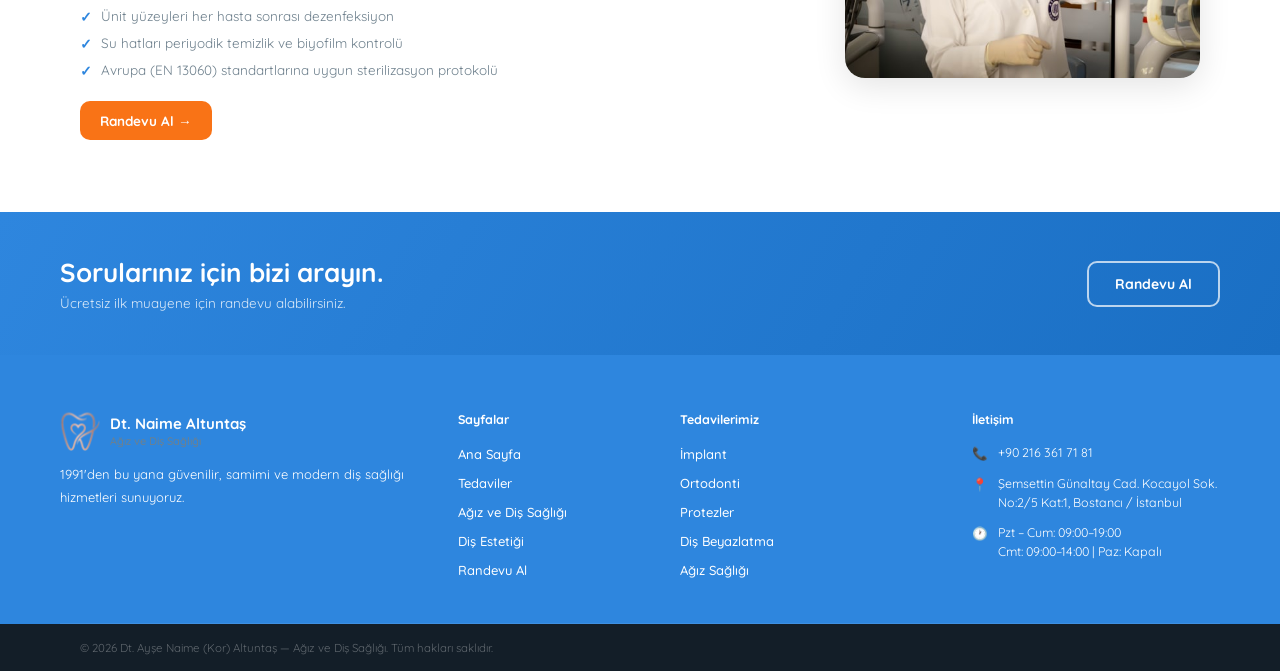
==== commit d830322e: "Topbar: update multilingual badge on all sub-pages Co-Authored-By: Claude Sonnet 4.6 <noreply@anthro" ====
--- a/agiz-dis-sagligi.html
+++ b/agiz-dis-sagligi.html
@@ -18,8 +18,7 @@
 <div class="topbar">
   <div class="topbar-in">
     <span class="topbar-left">
-      <svg width="14" height="14" viewBox="0 0 24 24" fill="white"><path d="M12 2C9.24 2 7 4.24 7 7c0 1.72.85 3.23 2.15 4.16C8.43 12.49 8 14.19 8 16c0 3.31 1.79 6 4 6s4-2.69 4-6c0-1.81-.43-3.51-1.15-4.84C16.15 10.23 17 8.72 17 7c0-2.76-2.24-5-5-5z"/></svg>
-      Sağlıklı gülüşler için buradayız
+      🌐 <strong>Çok Dilli Hizmet</strong><span class="topbar-langs">🇹🇷 TR · 🇬🇧 EN · 🇸🇦 AR</span>
     </span>
     <a href="tel:+902163617181" class="topbar-btn">
       <svg width="13" height="13" viewBox="0 0 24 24" fill="none" stroke="currentColor" stroke-width="2.2"><path d="M22 16.92v3a2 2 0 01-2.18 2 19.79 19.79 0 01-8.63-3.07A19.5 19.5 0 013.07 9.81a19.79 19.79 0 01-3.07-8.67A2 2 0 012 .18h3a2 2 0 012 1.72c.127.96.361 1.903.7 2.81a2 2 0 01-.45 2.11L6.09 7.91a16 16 0 006 6l1.27-1.27a2 2 0 012.11-.45c.907.339 1.85.573 2.81.7A2 2 0 0122 16.92z"/></svg>
--- a/style.css
+++ b/style.css
@@ -19,13 +19,14 @@
   --r2:      16px;
 }
 *,*::before,*::after{box-sizing:border-box;margin:0;padding:0}
-html{scroll-behavior:smooth}
+html{scroll-behavior:smooth;scroll-padding-top:84px}
 body{font-family:'Quicksand',sans-serif;color:var(--txt);background:#fff;overflow-x:hidden}
 
 /* ── TOP BAR ── */
 .topbar{background:var(--teal);padding:14px 20px}
 .topbar-in{max-width:1160px;margin:0 auto;display:flex;align-items:center;justify-content:space-between;gap:12px}
 .topbar-left{font-size:13px;font-weight:600;color:#fff;display:flex;align-items:center;gap:7px}
+.topbar-langs{font-weight:500;opacity:.85;margin-left:6px;letter-spacing:.2px}
 .topbar-btn{color:var(--teal);background:#fff;text-decoration:none;display:inline-flex;align-items:center;gap:6px;font-size:12.5px;font-weight:700;white-space:nowrap;padding:6px 16px;border-radius:20px;transition:background .2s,transform .15s}
 .topbar-btn:hover{background:#dceefb;transform:translateY(-1px)}
 
@@ -57,7 +58,7 @@
 .mob-nav{display:none;flex-direction:column;background:#fff;border-top:1px solid var(--bdr);padding:4px 20px 20px}
 .mob-nav.open{display:flex}
 .mob-nav>a{color:var(--txt2);text-decoration:none;font-size:15px;font-weight:600;padding:13px 0;border-bottom:1px solid var(--bdr)}
-.mob-nav>a:last-child{color:var(--teal);border:none}
+.mob-nav>a:last-child{background:var(--lilac);color:#fff;border:none;border-radius:10px;padding:13px 20px;text-align:center;margin-top:6px;justify-content:center}
 .mob-sub{display:flex;flex-direction:column;padding:4px 0 4px 16px;border-bottom:1px solid var(--bdr)}
 .mob-sub a{color:var(--txt2);text-decoration:none;font-size:13.5px;font-weight:600;padding:9px 0;border:none}
 
@@ -94,6 +95,10 @@
 .hf-ico{width:34px;height:34px;background:var(--teal-bg);border-radius:9px;display:flex;align-items:center;justify-content:center;font-size:17px;flex-shrink:0}
 .hf-t{font-size:12.5px;font-weight:700;color:var(--txt)}
 .hf-s{font-size:11px;color:var(--txt2);margin-top:1px}
+.hf3{bottom:18px;left:-14px}
+.hf-ico-lang{background:linear-gradient(135deg,var(--teal) 0%,#1a5faa 100%) !important;color:#fff}
+.hf-langs{display:flex;align-items:center;gap:4px;font-weight:600}
+.hf-dot{color:var(--bdr);font-size:10px}
 
 /* ── WHY US ── */
 .whyus{background:var(--teal-s)}
@@ -110,7 +115,7 @@
 /* ── CAROUSEL SECTIONS ── */
 .sec-head{text-align:center;margin-bottom:36px}
 .sec-head .sub{max-width:520px;margin:0 auto}
-.carousel{display:flex;gap:16px;overflow-x:auto;scroll-snap-type:x mandatory;scrollbar-width:none;padding:4px 2px 18px}
+.carousel{display:flex;gap:16px;overflow-x:auto;scroll-snap-type:x mandatory;scrollbar-width:none;padding:4px 2px 18px;cursor:grab}
 .carousel::-webkit-scrollbar{display:none}
 .car-card{flex:0 0 calc(33.33% - 11px);scroll-snap-align:start;background:#fff;border-radius:var(--r2);border:1px solid var(--bdr);box-shadow:var(--sh);overflow:hidden;padding:0;display:flex;flex-direction:column;transition:transform .25s,box-shadow .25s}
 .car-card:hover{transform:translateY(-4px);box-shadow:var(--sh2)}
@@ -151,16 +156,21 @@
 
 
 /* ── APPOINTMENT ── */
-.appt-in{max-width:1160px;margin:0 auto;display:grid;grid-template-columns:1fr 1fr;gap:68px;align-items:start}
-.appt-l .sub{margin-bottom:24px}
-.citems{display:flex;flex-direction:column;gap:11px}
-.ci{display:flex;align-items:center;gap:13px;padding:13px 16px;border-radius:12px;background:var(--teal-s)}
-.ci-ico{width:38px;height:38px;border-radius:10px;display:flex;align-items:center;justify-content:center;font-size:17px;flex-shrink:0}
+.appt-in{max-width:1160px;margin:0 auto;display:grid;grid-template-columns:1fr 1fr;gap:56px;align-items:stretch}
+.appt-in>.fu{display:flex;flex-direction:column}
+.appt-l .sub{margin-bottom:16px}
+.citems{display:flex;flex-direction:column;gap:8px}
+.ci{display:flex;align-items:center;gap:12px;padding:10px 14px;border-radius:12px;background:var(--teal-s)}
+.ci-ico{width:36px;height:36px;border-radius:10px;display:flex;align-items:center;justify-content:center;font-size:16px;flex-shrink:0}
 .ci-t{background:var(--teal-bg)}
 .ci-r{background:#FDECEC}
 .ci-g{background:#F0F2F5}
 .ci-lbl{font-size:10.5px;font-weight:700;color:var(--teal);text-transform:uppercase;letter-spacing:.8px}
 .ci-val{font-size:13.5px;font-weight:700;color:var(--txt);margin-top:2px}
+.gmap-wrap{border-radius:20px;overflow:hidden;box-shadow:var(--sh2);flex:1;min-height:340px}
+.gmap-wrap iframe{width:100%;height:100%;display:block;border:0}
+.appt-form-wrap{max-width:1160px;margin:36px auto 0}
+.form-row{display:grid;grid-template-columns:1fr 1fr;gap:16px}
 .fcard{background:#fff;border:1px solid var(--bdr);border-radius:20px;padding:30px;box-shadow:var(--sh2)}
 .fcard h3{font-size:17px;font-weight:700;margin-bottom:18px}
 .fg{display:flex;flex-direction:column;gap:5px;margin-bottom:13px}
@@ -183,19 +193,19 @@
 .btn-wht:hover{background:rgba(255,255,255,.14);border-color:#fff}
 
 /* ── FOOTER ── */
-footer{background:var(--dark);padding:56px 20px 0}
+footer{background:#2E86DE;padding:56px 20px 0}
 .foot-in{max-width:1160px;margin:0 auto;display:grid;grid-template-columns:2fr 1fr 1.4fr 1.4fr;gap:44px;padding-bottom:44px;border-bottom:1px solid rgba(255,255,255,.08)}
-.foot-desc{font-size:13px;color:rgba(255,255,255,.52);line-height:1.72;margin:12px 0 18px}
+.foot-desc{font-size:13px;color:#fff;line-height:1.72;margin:12px 0 18px}
 .fsoc{display:flex;gap:9px}
-.fsoc a{width:34px;height:34px;background:rgba(255,255,255,.09);border-radius:9px;display:flex;align-items:center;justify-content:center;text-decoration:none;transition:background .2s,transform .2s}
-.fsoc a:hover{background:var(--teal);transform:translateY(-2px)}
+.fsoc a{width:34px;height:34px;background:rgba(255,255,255,.2);border-radius:9px;display:flex;align-items:center;justify-content:center;text-decoration:none;transition:background .2s,transform .2s}
+.fsoc a:hover{background:rgba(255,255,255,.4);transform:translateY(-2px)}
 .fcol h4{font-size:12.5px;font-weight:700;color:#fff;margin-bottom:16px}
 .fcol ul{list-style:none;display:flex;flex-direction:column;gap:9px}
-.fcol ul li a{color:rgba(255,255,255,.52);text-decoration:none;font-size:13px;font-weight:500;transition:color .18s}
-.fcol ul li a:hover{color:#fff}
+.fcol ul li a{color:#fff;text-decoration:none;font-size:13px;font-weight:500;transition:opacity .18s}
+.fcol ul li a:hover{opacity:.75}
 .fci{display:flex;align-items:flex-start;gap:10px;margin-bottom:10px}
-.fci-ico{color:var(--teal);font-size:14px;flex-shrink:0;margin-top:1px}
-.fci span{font-size:12.5px;color:rgba(255,255,255,.58);line-height:1.55}
+.fci-ico{color:#fff;font-size:14px;flex-shrink:0;margin-top:1px}
+.fci span{font-size:12.5px;color:#fff;line-height:1.55}
 .foot-bar{background:var(--dark2)}
 .foot-bot{max-width:1160px;margin:0 auto;padding:16px 20px;display:flex;align-items:center;justify-content:space-between;flex-wrap:wrap;gap:8px}
 .foot-bot span{font-size:11.5px;color:rgba(255,255,255,.32)}
@@ -227,7 +237,11 @@
   .hero-img-wrap{order:-1}
   .hf1{top:12px;right:12px}
   .hf2{bottom:12px;right:12px}
+  .hf3{bottom:12px;left:12px}
   .about-in,.appt-in{grid-template-columns:1fr;gap:44px}
+  .gmap-wrap{flex:none;height:280px}
+  .appt-form-wrap{margin-top:0}
+  .form-row{grid-template-columns:1fr}
   .foot-in{grid-template-columns:1fr;gap:28px}
   .cta-in{flex-direction:column;text-align:center}
   .car-card{flex:0 0 calc(80% - 8px)}
@@ -239,7 +253,12 @@
   .why-grid{grid-template-columns:1fr}
   .afacts{grid-template-columns:1fr}
   .car-card{flex:0 0 calc(85% - 8px)}
-  .topbar-left{display:none}
+  .topbar-langs{display:none}
+  .topbar-left{font-size:12px}
+  .hero-tags{flex-direction:column;gap:7px}
+  .htag{width:100%}
+  .hero-btns{flex-wrap:nowrap}
+  .hero-btns .btn-teal,.hero-btns .btn-out{flex:1;justify-content:center;padding:12px 8px}
 }
 
 /* ── SUBPAGES ── */
@@ -283,4 +302,11 @@
 .result-box p{font-size:13px;color:var(--txt);line-height:1.65;margin:0}
 .result-box strong{color:var(--teal)}
 @media(max-width:768px){  .treat-section,.treat-section:nth-child(even){grid-template-columns:1fr;gap:32px}  .treat-section:nth-child(even) .ts-img,.treat-section:nth-child(even) .ts-body{order:unset}}
+@media(max-width:600px){
+  .toc-grid{display:grid;grid-template-columns:1fr 1fr;gap:8px}
+  .toc-link{justify-content:center;text-align:center}
+  .toc-link:last-child:nth-child(odd){grid-column:1 / -1}
+  .citems{gap:7px}
+  .ci{padding:10px 13px}
+}
 @media(max-width:520px){  .treat-section{padding:48px 16px}  .toc-wrap{padding:20px 16px}}
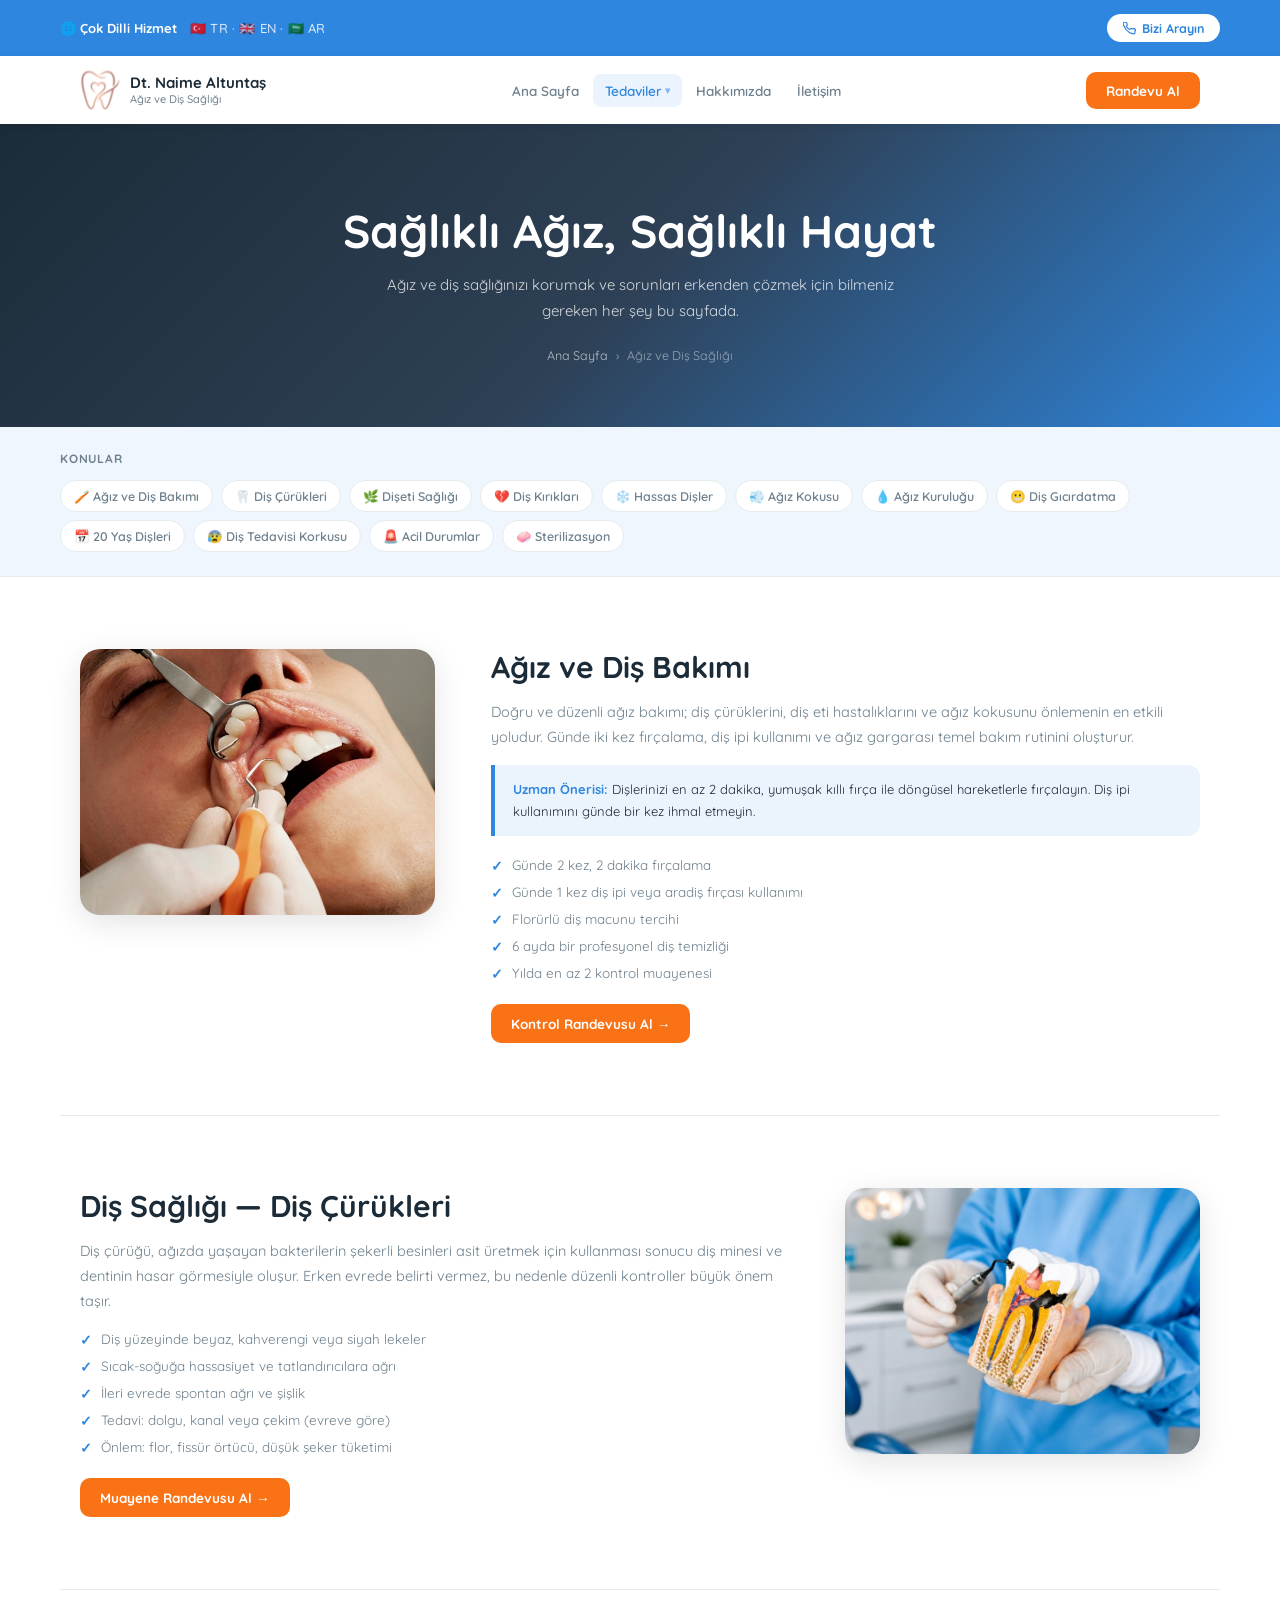
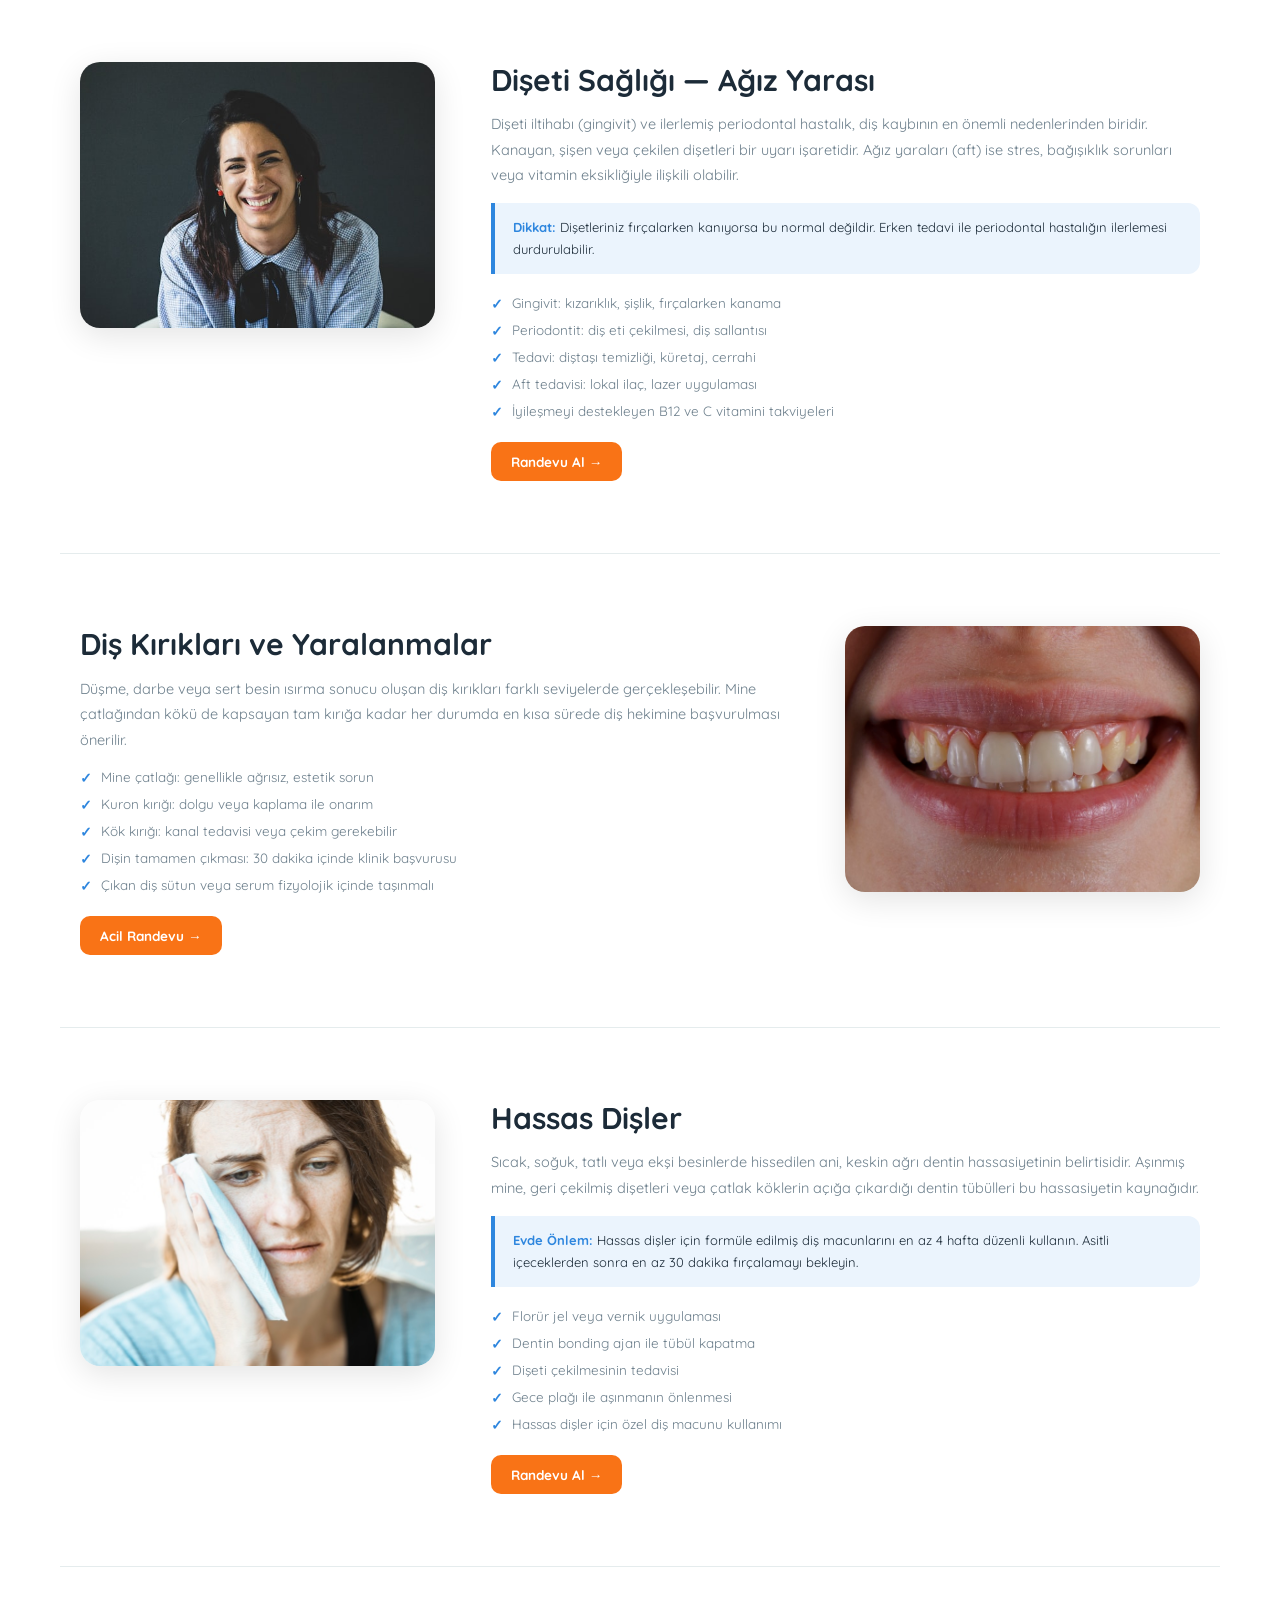
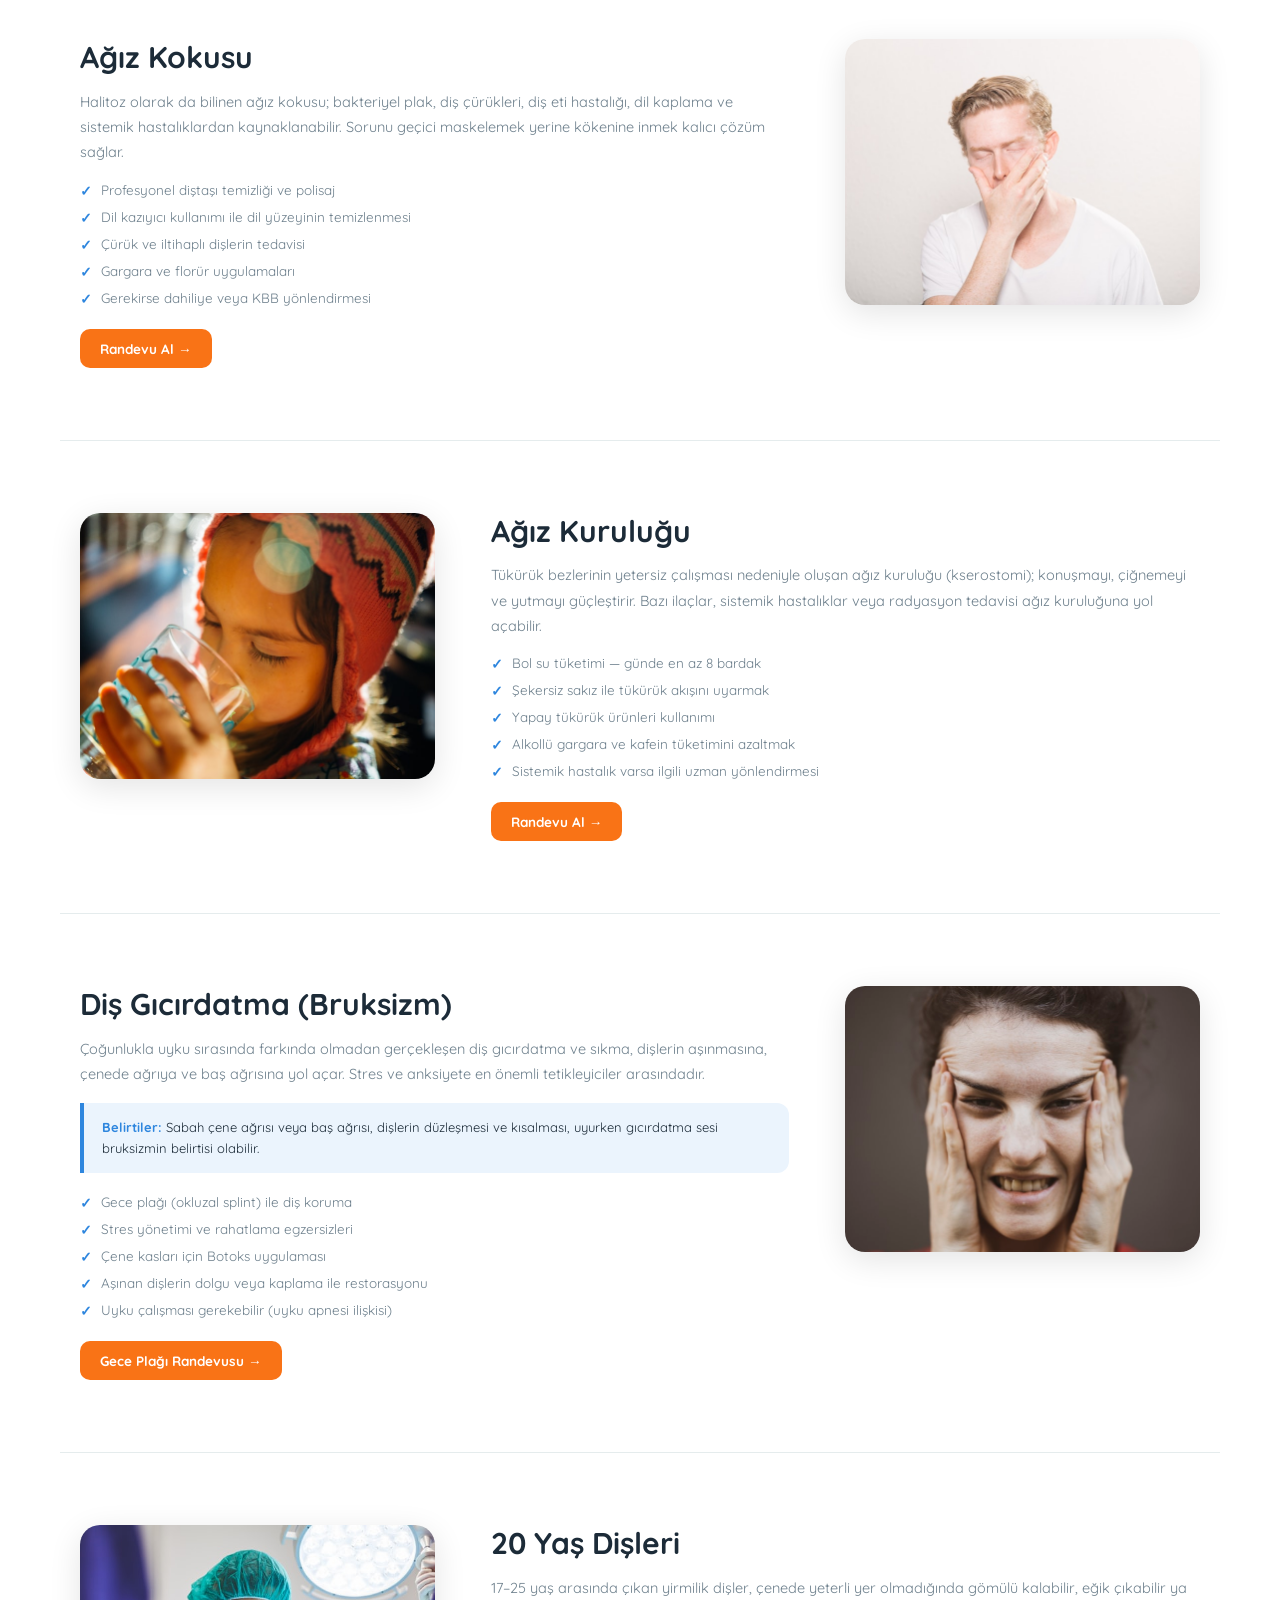
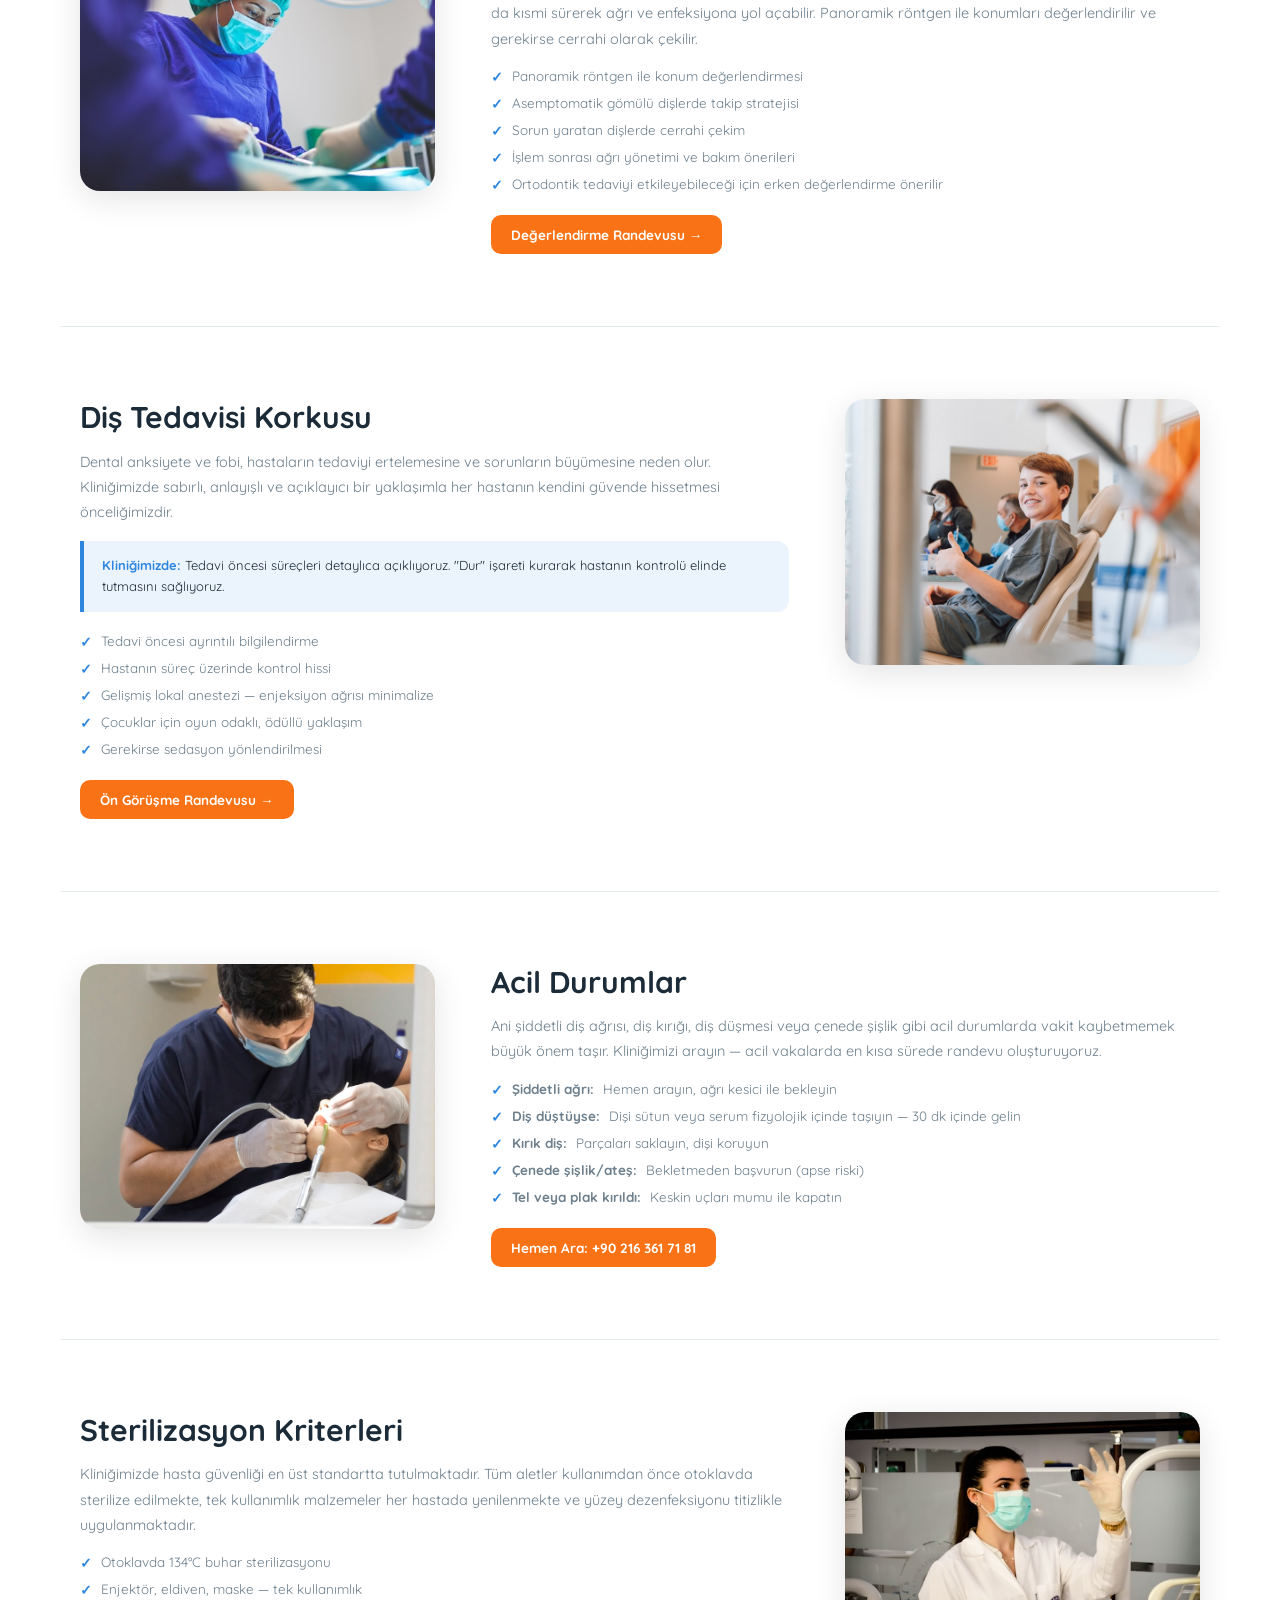
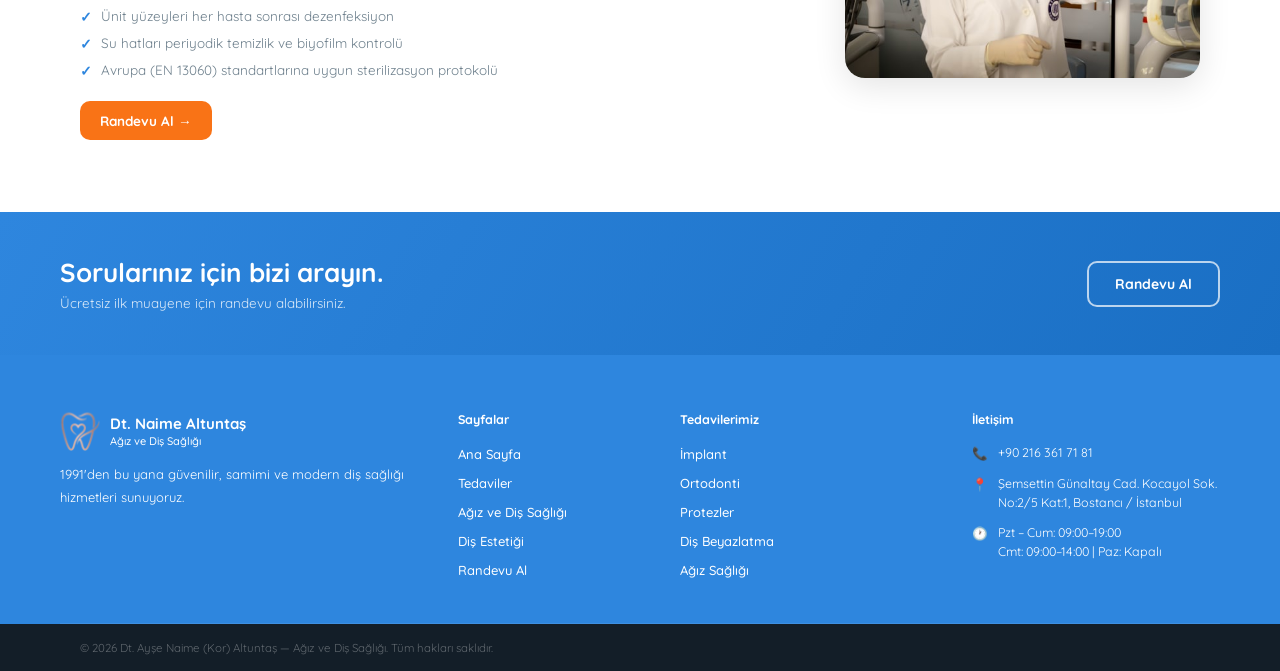
==== commit 175ca1d6: "Topbar: show multilingual badge as two lines on mobile (flags on second line) Co-Authored-By: Claude" ====
--- a/agiz-dis-sagligi.html
+++ b/agiz-dis-sagligi.html
@@ -18,7 +18,7 @@
 <div class="topbar">
   <div class="topbar-in">
     <span class="topbar-left">
-      🌐 <strong>Çok Dilli Hizmet</strong><span class="topbar-langs">🇹🇷 TR · 🇬🇧 EN · 🇸🇦 AR</span>
+      <span class="topbar-main">🌐 <strong>Çok Dilli Hizmet</strong></span><span class="topbar-langs">🇹🇷 TR · 🇬🇧 EN · 🇸🇦 AR</span>
     </span>
     <a href="tel:+902163617181" class="topbar-btn">
       <svg width="13" height="13" viewBox="0 0 24 24" fill="none" stroke="currentColor" stroke-width="2.2"><path d="M22 16.92v3a2 2 0 01-2.18 2 19.79 19.79 0 01-8.63-3.07A19.5 19.5 0 013.07 9.81a19.79 19.79 0 01-3.07-8.67A2 2 0 012 .18h3a2 2 0 012 1.72c.127.96.361 1.903.7 2.81a2 2 0 01-.45 2.11L6.09 7.91a16 16 0 006 6l1.27-1.27a2 2 0 012.11-.45c.907.339 1.85.573 2.81.7A2 2 0 0122 16.92z"/></svg>
--- a/style.css
+++ b/style.css
@@ -38,6 +38,7 @@
 .logo-ico img{width:100%;height:100%;object-fit:contain}
 .logo-name{font-size:15px;font-weight:700;color:var(--txt);line-height:1.25}
 .logo-sub{font-size:11px;font-weight:500;color:var(--txt2)}
+footer .logo-sub{color:#fff}
 .nav-ul{display:flex;gap:2px;list-style:none;align-items:center}
 .nav-ul>li>a{color:var(--txt2);text-decoration:none;font-size:13.5px;font-weight:600;padding:8px 12px;border-radius:8px;transition:color .18s,background .18s;display:flex;align-items:center;gap:3px}
 .nav-ul>li>a:hover,.nav-ul>li>a.active{color:var(--teal);background:var(--teal-bg)}
@@ -253,8 +254,8 @@
   .why-grid{grid-template-columns:1fr}
   .afacts{grid-template-columns:1fr}
   .car-card{flex:0 0 calc(85% - 8px)}
-  .topbar-langs{display:none}
-  .topbar-left{font-size:12px}
+  .topbar-left{font-size:12px;flex-direction:column;align-items:flex-start;gap:2px}
+  .topbar-langs{margin-left:0;font-size:11px}
   .hero-tags{flex-direction:column;gap:7px}
   .htag{width:100%}
   .hero-btns{flex-wrap:nowrap}
